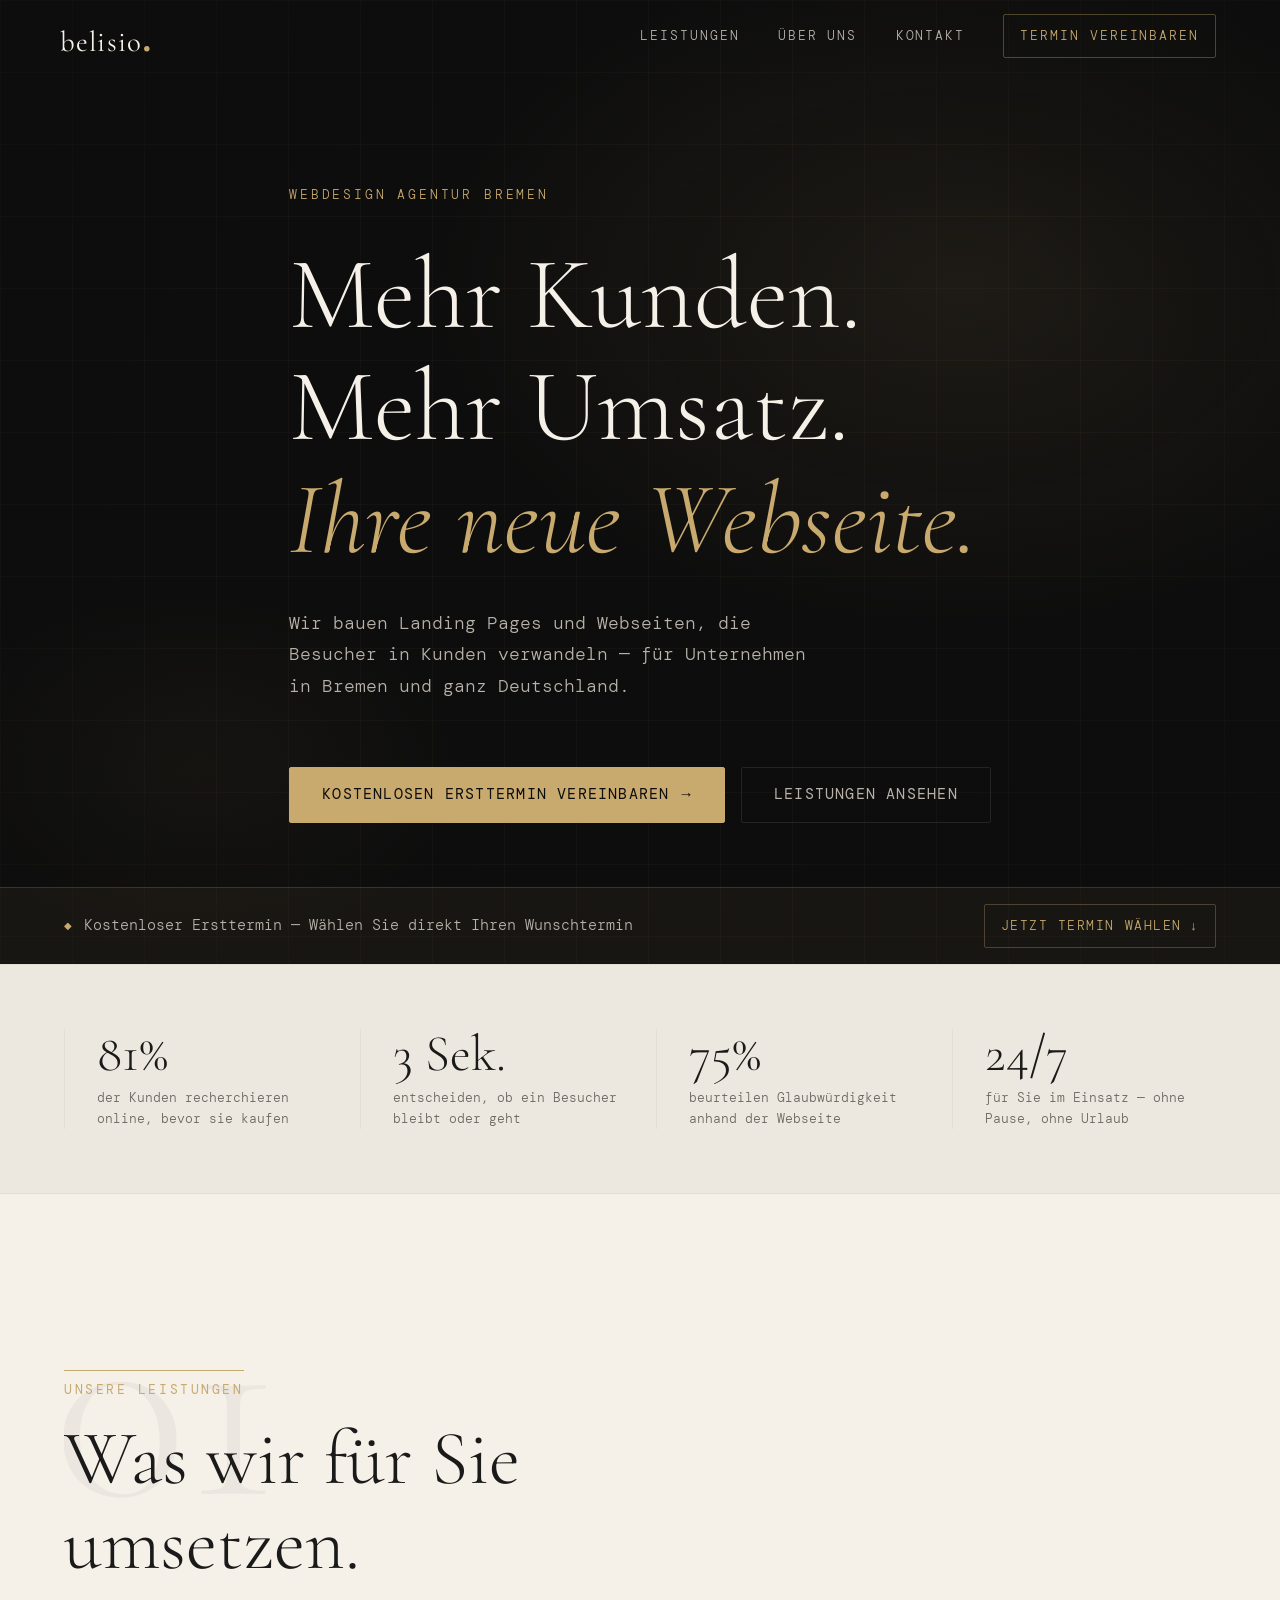
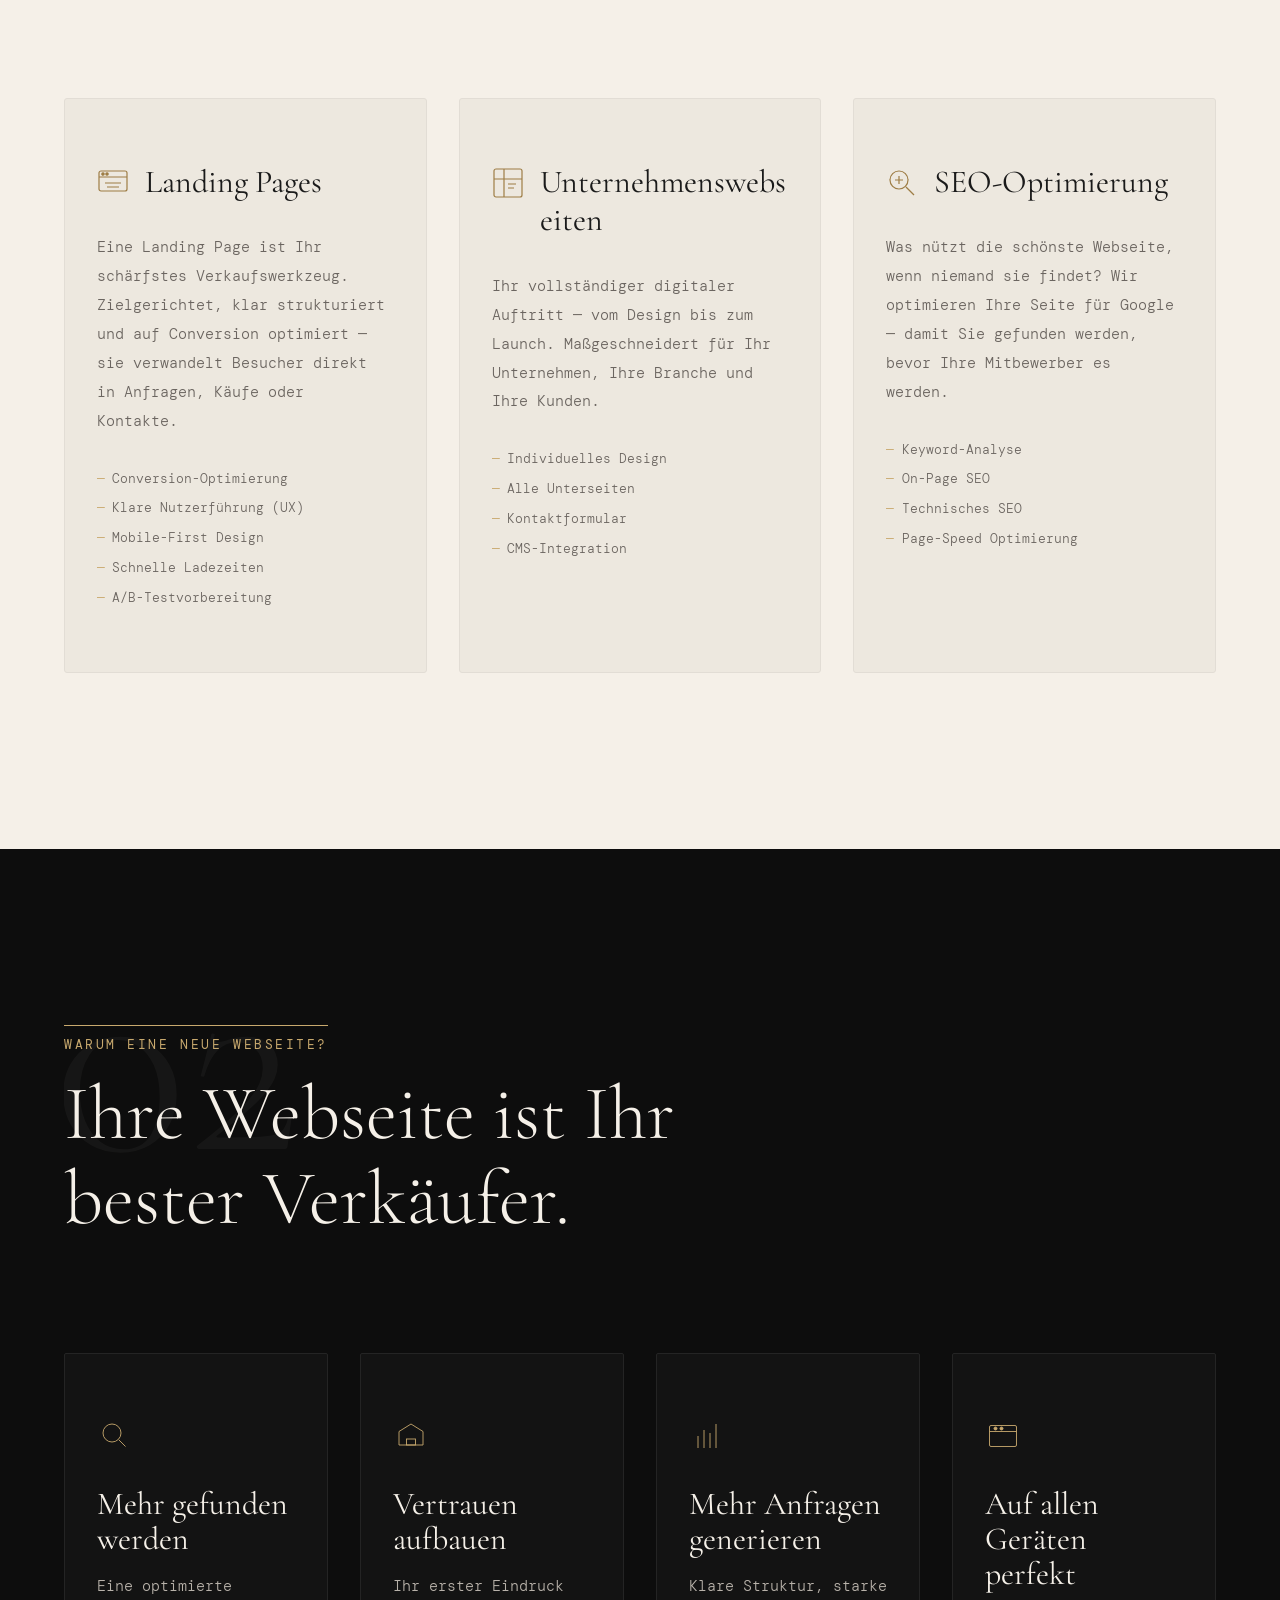
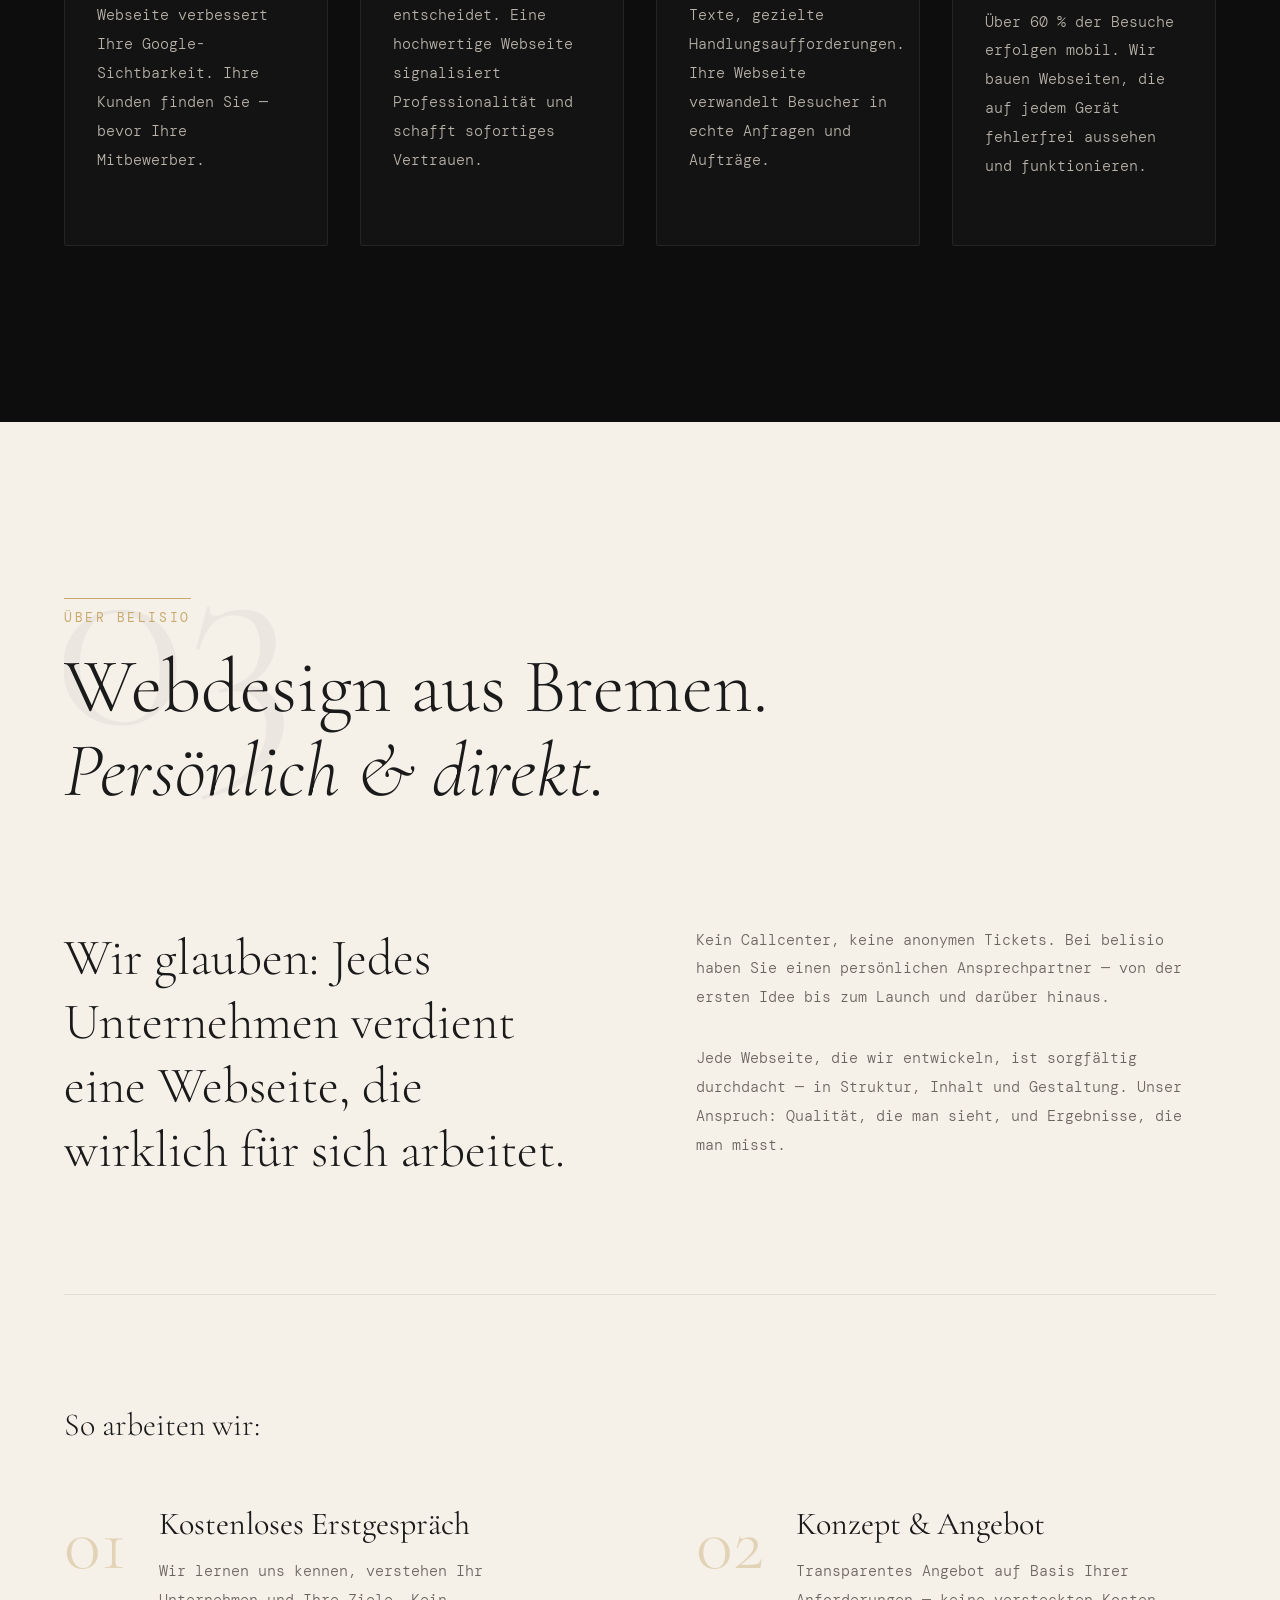
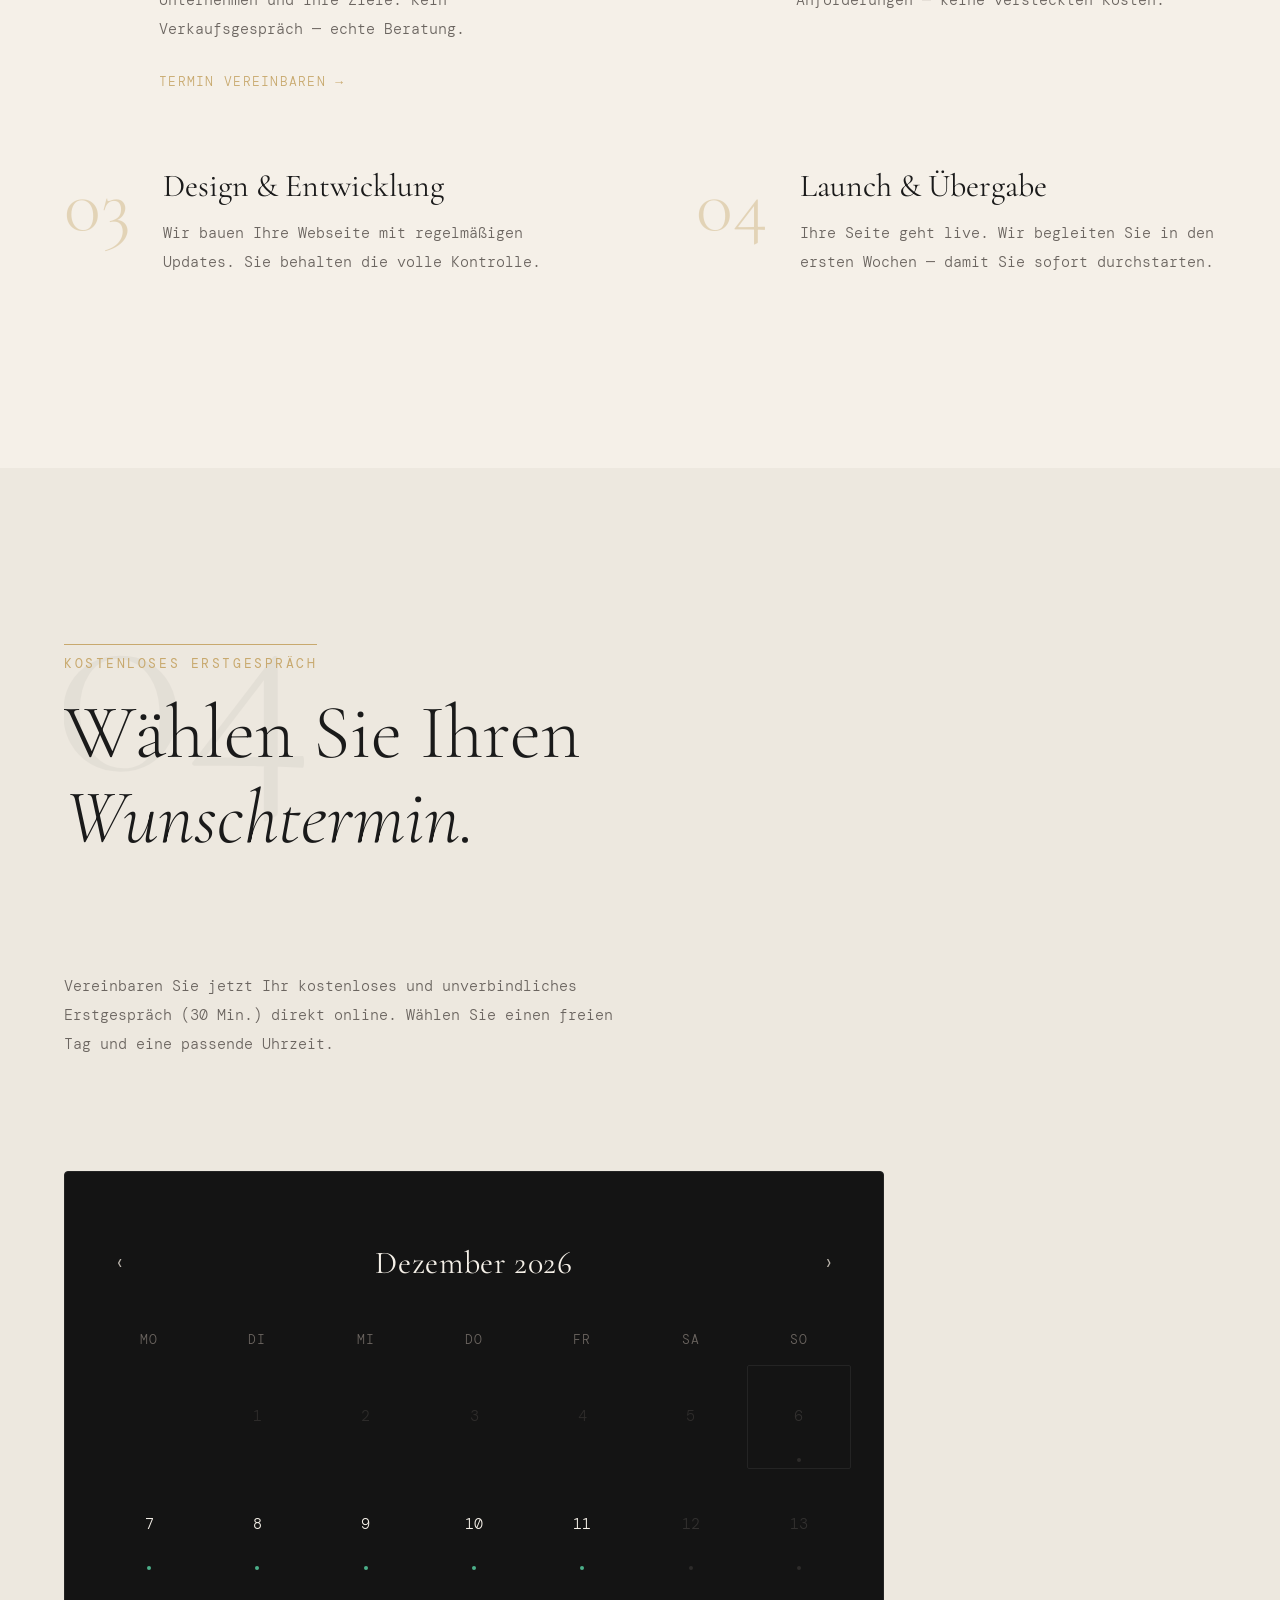
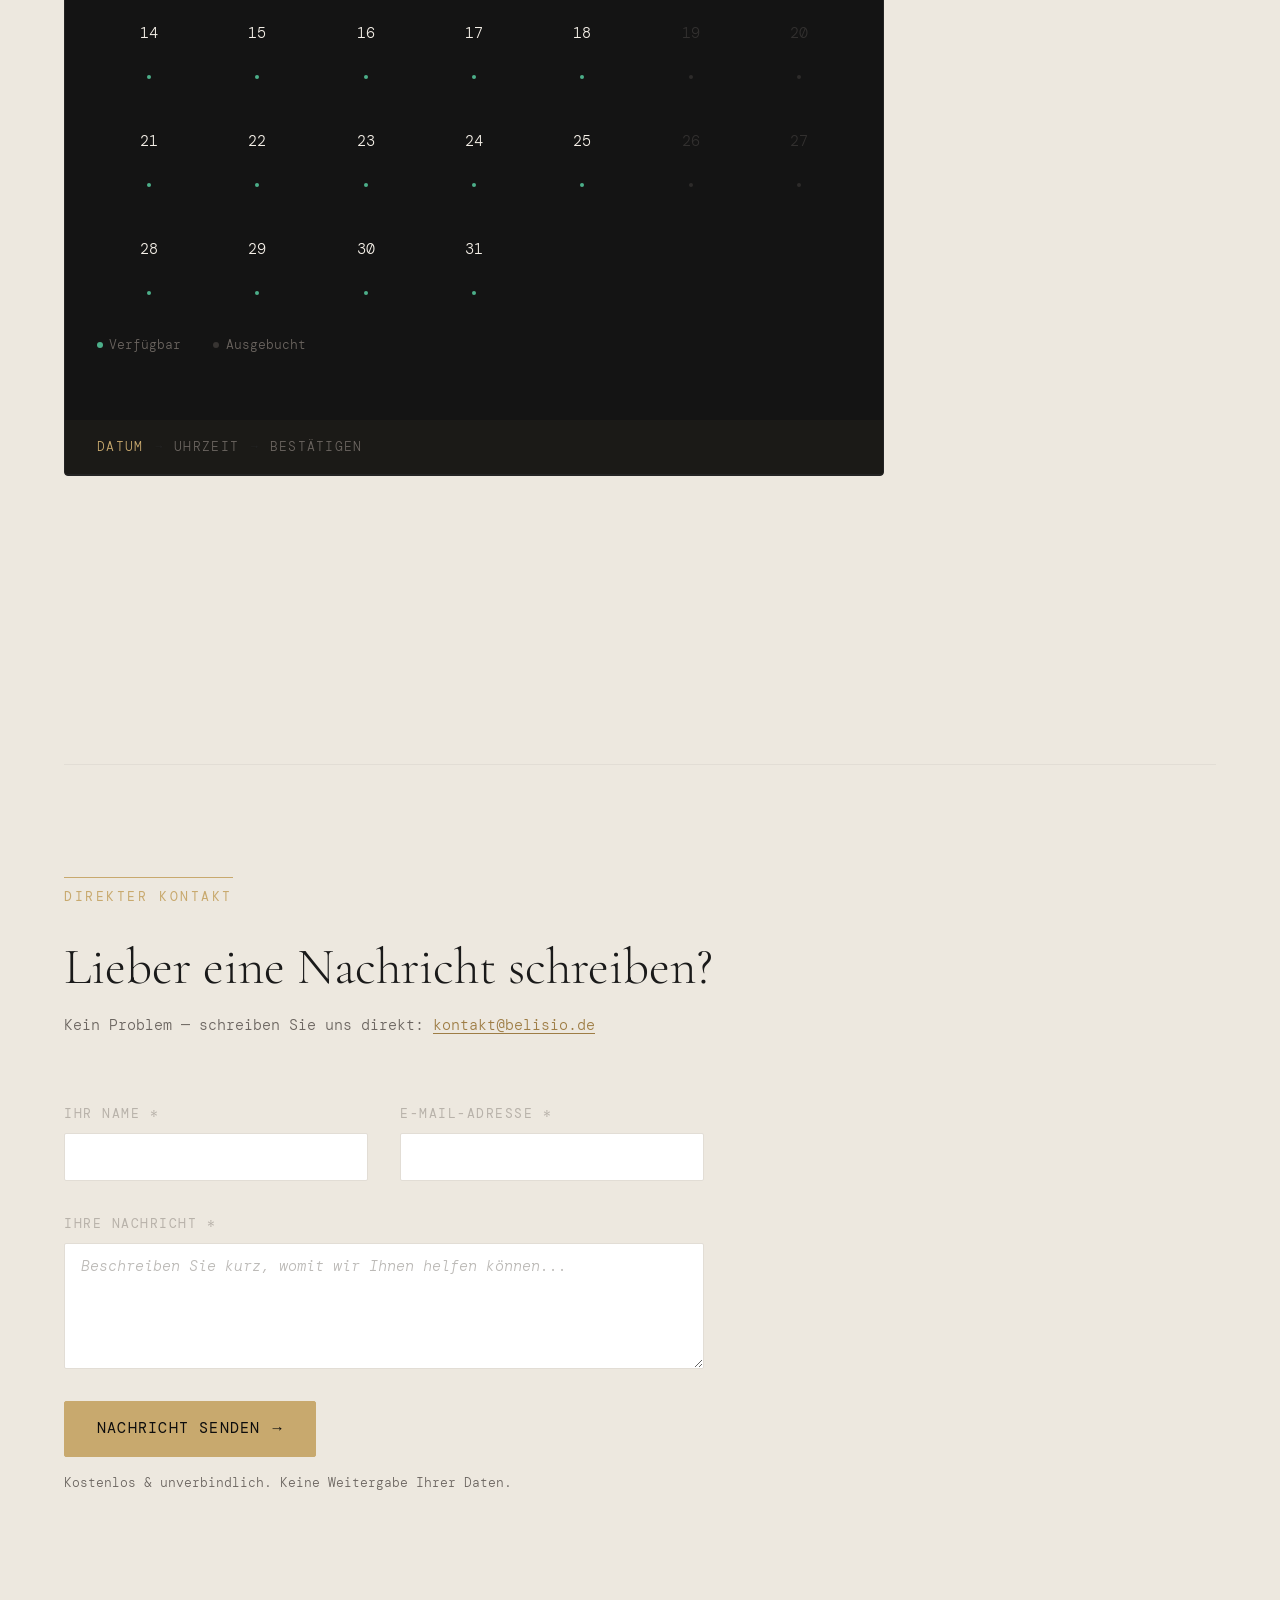
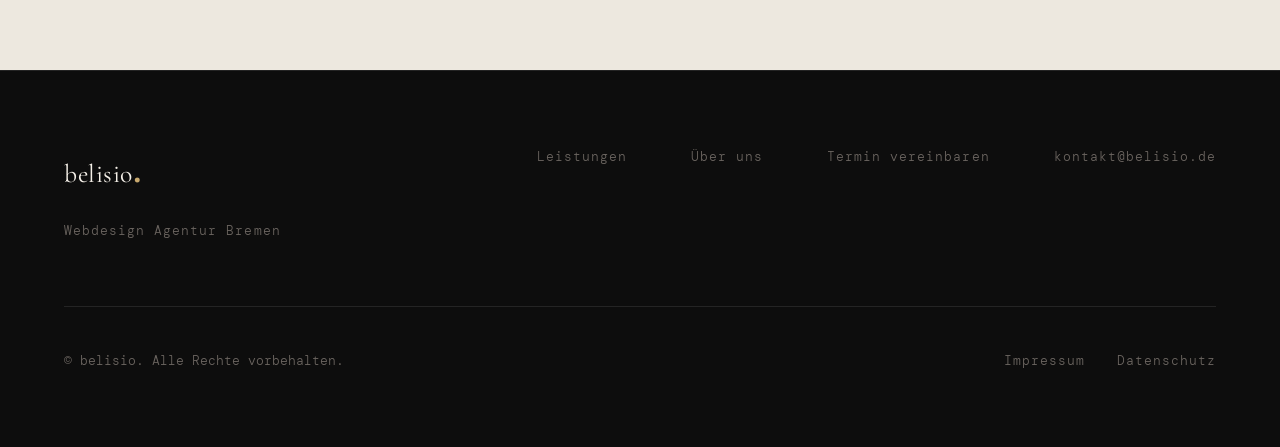
==== index.html @ a31deee9 "Initial commit: belisio website" ====
<!DOCTYPE html>
<html lang="de">
<head>
  <meta charset="UTF-8">
  <meta name="viewport" content="width=device-width, initial-scale=1.0">

  <!-- ─── SEO Primary ─────────────────────────────────────── -->
  <title>belisio – Webdesign Agentur Bremen | Landing Pages & SEO</title>
  <meta name="description" content="belisio ist Ihre Webdesign Agentur in Bremen. Wir erstellen professionelle Landing Pages, Unternehmenswebseiten und SEO-Optimierung – für mehr Kunden und mehr Umsatz.">
  <meta name="keywords" content="Webdesign Bremen, Webdesign Agentur Bremen, Landing Page Bremen, SEO Bremen, Webseite erstellen Bremen, Homepage erstellen Bremen">
  <meta name="author" content="belisio Webdesign Bremen">
  <link rel="canonical" href="https://belisio.de/">

  <!-- ─── Open Graph ───────────────────────────────────────── -->
  <meta property="og:type"        content="website">
  <meta property="og:url"         content="https://belisio.de/">
  <meta property="og:title"       content="belisio – Webdesign Agentur Bremen">
  <meta property="og:description" content="Professionelle Landing Pages, Webseiten & SEO aus Bremen. Mehr Kunden durch besseres Web-Design. Kostenlosen Ersttermin vereinbaren.">
  <meta property="og:locale"      content="de_DE">

  <!-- ─── Schema.org Local Business ──────────────────────── -->
  <script type="application/ld+json">
  {
    "@context": "https://schema.org",
    "@type": "LocalBusiness",
    "name": "belisio",
    "description": "Webdesign Agentur in Bremen – Landing Pages, Unternehmenswebseiten und SEO-Optimierung",
    "url": "https://belisio.de",
    "email": "kontakt@belisio.de",
    "address": {
      "@type": "PostalAddress",
      "addressLocality": "Bremen",
      "addressRegion": "Bremen",
      "addressCountry": "DE"
    },
    "geo": {
      "@type": "GeoCoordinates",
      "latitude": 53.0793,
      "longitude": 8.8017
    },
    "areaServed": [
      { "@type": "City", "name": "Bremen" },
      { "@type": "City", "name": "Hamburg" },
      { "@type": "Country", "name": "Deutschland" }
    ],
    "priceRange": "€€",
    "hasOfferCatalog": {
      "@type": "OfferCatalog",
      "name": "Webdesign-Leistungen",
      "itemListElement": [
        { "@type": "Offer", "itemOffered": { "@type": "Service", "name": "Landing Page Design" } },
        { "@type": "Offer", "itemOffered": { "@type": "Service", "name": "Unternehmenswebseite" } },
        { "@type": "Offer", "itemOffered": { "@type": "Service", "name": "SEO-Optimierung" } }
      ]
    }
  }
  </script>

  <!-- ─── Fonts ────────────────────────────────────────────── -->
  <link rel="preconnect" href="https://fonts.googleapis.com">
  <link rel="preconnect" href="https://fonts.gstatic.com" crossorigin>
  <link rel="stylesheet"
        href="https://fonts.googleapis.com/css2?family=Cormorant+Garamond:ital,wght@0,300;0,400;0,600;1,300;1,600&family=DM+Mono:wght@300;400&display=swap"
        media="print" onload="this.media='all'">
  <noscript>
    <link rel="stylesheet"
          href="https://fonts.googleapis.com/css2?family=Cormorant+Garamond:ital,wght@0,300;0,400;0,600;1,300;1,600&family=DM+Mono:wght@300;400&display=swap">
  </noscript>

  <link rel="icon" href="favicon.svg" type="image/svg+xml">
  <link rel="stylesheet" href="style.css">
</head>
<body>

  <a href="#main" class="skip-link">Zum Inhalt springen</a>
  <div class="cursor" aria-hidden="true"></div>

  <!-- ─── HEADER ─────────────────────────────────────────── -->
  <header class="site-header" role="banner">
    <nav class="nav container" aria-label="Hauptnavigation">

      <!-- Logo -->
      <a href="#hero" class="nav__logo" aria-label="belisio – Startseite">
        <span class="logo-wordmark">belisio<span class="logo-dot">.</span></span>
      </a>

      <button class="nav__toggle" aria-expanded="false" aria-controls="nav-menu" aria-label="Menü öffnen">
        <span class="nav__toggle-bar" aria-hidden="true"></span>
        <span class="nav__toggle-bar" aria-hidden="true"></span>
      </button>

      <ul class="nav__list" id="nav-menu" role="list">
        <li><a href="#leistungen"  class="nav__link">Leistungen</a></li>
        <li><a href="#ueber-uns"   class="nav__link">Über uns</a></li>
        <li><a href="#nachricht"   class="nav__link">Kontakt</a></li>
        <li><a href="#termin"      class="nav__link nav__link--cta">Termin vereinbaren</a></li>
      </ul>
    </nav>
  </header>

  <main id="main">

    <!-- ─── HERO ───────────────────────────────────────────── -->
    <section class="hero" id="hero" aria-labelledby="hero-heading">
      <div class="hero__bg" aria-hidden="true"></div>

      <div class="hero__content container">
        <p class="hero__eyebrow reveal" data-delay="0ms">
          Webdesign Agentur Bremen
        </p>

        <h1 class="hero__heading reveal" id="hero-heading" data-delay="80ms">
          Mehr Kunden.<br>
          Mehr Umsatz.<br>
          <em>Ihre neue Webseite.</em>
        </h1>

        <p class="hero__sub reveal" data-delay="180ms">
          Wir bauen Landing Pages und Webseiten, die Besucher in Kunden verwandeln —
          für Unternehmen in Bremen und ganz Deutschland.
        </p>

        <div class="hero__actions reveal" data-delay="280ms">
          <a href="#termin" class="btn btn--primary">
            Kostenlosen Ersttermin vereinbaren
            <span class="btn__arrow" aria-hidden="true">→</span>
          </a>
          <a href="#leistungen" class="btn btn--ghost">Leistungen ansehen</a>
        </div>
      </div>

      <div class="hero__booking-bar reveal" data-delay="400ms">
        <div class="container">
          <div class="booking-bar">
            <div class="booking-bar__text">
              <span class="booking-bar__label" aria-hidden="true">◆</span>
              <span>Kostenloser Ersttermin — Wählen Sie direkt Ihren Wunschtermin</span>
            </div>
            <a href="#termin" class="booking-bar__cta">
              Jetzt Termin wählen <span aria-hidden="true">↓</span>
            </a>
          </div>
        </div>
      </div>
    </section>

    <!-- ─── STATS BAR ───────────────────────────────────────── -->
    <section class="stats-bar section--paper" aria-label="Fakten über Online-Sichtbarkeit">
      <div class="container">
        <ul class="stats-bar__list" role="list">
          <li class="stats-bar__item reveal" data-delay="0ms">
            <span class="stats-bar__num">81%</span>
            <span class="stats-bar__text">der Kunden recherchieren online, bevor sie kaufen</span>
          </li>
          <li class="stats-bar__item reveal" data-delay="80ms">
            <span class="stats-bar__num">3 Sek.</span>
            <span class="stats-bar__text">entscheiden, ob ein Besucher bleibt oder geht</span>
          </li>
          <li class="stats-bar__item reveal" data-delay="160ms">
            <span class="stats-bar__num">75%</span>
            <span class="stats-bar__text">beurteilen Glaubwürdigkeit anhand der Webseite</span>
          </li>
          <li class="stats-bar__item reveal" data-delay="240ms">
            <span class="stats-bar__num">24/7</span>
            <span class="stats-bar__text">für Sie im Einsatz — ohne Pause, ohne Urlaub</span>
          </li>
        </ul>
      </div>
    </section>

    <!-- ─── LEISTUNGEN ──────────────────────────────────────── -->
    <section class="leistungen section--light" id="leistungen" aria-labelledby="leistungen-heading">
      <div class="container">
        <div class="section-header">
          <span class="section-ghost" aria-hidden="true">01</span>
          <div class="section-meta">
            <span class="section-label">Unsere Leistungen</span>
            <h2 class="section-heading reveal" id="leistungen-heading">
              Was wir für Sie<br>
              umsetzen.
            </h2>
          </div>
        </div>

        <ul class="leistungen__list" role="list">

          <!-- Landing Pages -->
          <li class="leistung-item reveal" data-delay="0ms">
            <div class="leistung-item__head">
              <div class="leistung-item__icon" aria-hidden="true">
                <svg viewBox="0 0 32 32" fill="none" stroke="currentColor" stroke-width="1.2">
                  <rect x="2" y="4" width="28" height="20" rx="2"/>
                  <path d="M2 10h28"/>
                  <circle cx="6" cy="7" r="1.2" fill="currentColor"/>
                  <circle cx="10" cy="7" r="1.2" fill="currentColor"/>
                  <path d="M8 16h16M10 20h12"/>
                </svg>
              </div>
              <h3 class="leistung-item__title">Landing Pages</h3>
            </div>
            <p class="leistung-item__desc">
              Eine Landing Page ist Ihr schärfstes Verkaufswerkzeug. Zielgerichtet,
              klar strukturiert und auf Conversion optimiert — sie verwandelt Besucher
              direkt in Anfragen, Käufe oder Kontakte.
            </p>
            <ul class="leistung-item__features" role="list" aria-label="Enthaltene Leistungen">
              <li>Conversion-Optimierung</li>
              <li>Klare Nutzerführung (UX)</li>
              <li>Mobile-First Design</li>
              <li>Schnelle Ladezeiten</li>
              <li>A/B-Testvorbereitung</li>
            </ul>
          </li>

          <!-- Unternehmenswebseite -->
          <li class="leistung-item reveal" data-delay="100ms">
            <div class="leistung-item__head">
              <div class="leistung-item__icon" aria-hidden="true">
                <svg viewBox="0 0 32 32" fill="none" stroke="currentColor" stroke-width="1.2">
                  <rect x="2" y="2" width="28" height="28" rx="2"/>
                  <path d="M2 12h28M12 2v28"/>
                  <path d="M16 17h8M16 21h6"/>
                </svg>
              </div>
              <h3 class="leistung-item__title">Unternehmenswebseiten</h3>
            </div>
            <p class="leistung-item__desc">
              Ihr vollständiger digitaler Auftritt — vom Design bis zum Launch.
              Maßgeschneidert für Ihr Unternehmen, Ihre Branche und Ihre Kunden.
            </p>
            <ul class="leistung-item__features" role="list" aria-label="Enthaltene Leistungen">
              <li>Individuelles Design</li>
              <li>Alle Unterseiten</li>
              <li>Kontaktformular</li>
              <li>CMS-Integration</li>
            </ul>
          </li>

          <!-- SEO -->
          <li class="leistung-item reveal" data-delay="200ms">
            <div class="leistung-item__head">
              <div class="leistung-item__icon" aria-hidden="true">
                <svg viewBox="0 0 32 32" fill="none" stroke="currentColor" stroke-width="1.2">
                  <circle cx="13" cy="13" r="9"/>
                  <path d="M20 20l8 8"/>
                  <path d="M9 13h8M13 9v8"/>
                </svg>
              </div>
              <h3 class="leistung-item__title">SEO-Optimierung</h3>
            </div>
            <p class="leistung-item__desc">
              Was nützt die schönste Webseite, wenn niemand sie findet?
              Wir optimieren Ihre Seite für Google — damit Sie gefunden werden,
              bevor Ihre Mitbewerber es werden.
            </p>
            <ul class="leistung-item__features" role="list" aria-label="Enthaltene Leistungen">
              <li>Keyword-Analyse</li>
              <li>On-Page SEO</li>
              <li>Technisches SEO</li>
              <li>Page-Speed Optimierung</li>
            </ul>
          </li>

        </ul>
      </div>
    </section>

    <!-- ─── VORTEILE ────────────────────────────────────────── -->
    <section class="vorteile section--dark" id="vorteile" aria-labelledby="vorteile-heading">
      <div class="container">
        <div class="section-header">
          <span class="section-ghost" aria-hidden="true">02</span>
          <div class="section-meta">
            <span class="section-label">Warum eine neue Webseite?</span>
            <h2 class="section-heading reveal" id="vorteile-heading">
              Ihre Webseite ist Ihr<br>
              bester Verkäufer.
            </h2>
          </div>
        </div>

        <ul class="vorteile__list" role="list">
          <li class="vorteil-card reveal" data-delay="0ms">
            <div class="vorteil-card__icon" aria-hidden="true">
              <svg viewBox="0 0 48 48" fill="none" stroke="currentColor" stroke-width="1.2">
                <circle cx="20" cy="20" r="12"/>
                <path d="M29 29l9 9"/>
              </svg>
            </div>
            <h3 class="vorteil-card__title">Mehr gefunden werden</h3>
            <p class="vorteil-card__desc">
              Eine optimierte Webseite verbessert Ihre Google-Sichtbarkeit.
              Ihre Kunden finden Sie — bevor Ihre Mitbewerber.
            </p>
          </li>
          <li class="vorteil-card reveal" data-delay="80ms">
            <div class="vorteil-card__icon" aria-hidden="true">
              <svg viewBox="0 0 48 48" fill="none" stroke="currentColor" stroke-width="1.2">
                <path d="M8 36V18l16-10 16 10v18H8z"/>
                <rect x="18" y="28" width="12" height="8"/>
              </svg>
            </div>
            <h3 class="vorteil-card__title">Vertrauen aufbauen</h3>
            <p class="vorteil-card__desc">
              Ihr erster Eindruck entscheidet. Eine hochwertige Webseite
              signalisiert Professionalität und schafft sofortiges Vertrauen.
            </p>
          </li>
          <li class="vorteil-card reveal" data-delay="160ms">
            <div class="vorteil-card__icon" aria-hidden="true">
              <svg viewBox="0 0 48 48" fill="none" stroke="currentColor" stroke-width="1.2">
                <path d="M12 40V24M20 40V16M28 40V20M36 40V8"/>
              </svg>
            </div>
            <h3 class="vorteil-card__title">Mehr Anfragen generieren</h3>
            <p class="vorteil-card__desc">
              Klare Struktur, starke Texte, gezielte Handlungsaufforderungen.
              Ihre Webseite verwandelt Besucher in echte Anfragen und Aufträge.
            </p>
          </li>
          <li class="vorteil-card reveal" data-delay="240ms">
            <div class="vorteil-card__icon" aria-hidden="true">
              <svg viewBox="0 0 48 48" fill="none" stroke="currentColor" stroke-width="1.2">
                <rect x="6" y="10" width="36" height="28" rx="2"/>
                <path d="M6 18h36"/>
                <circle cx="14" cy="14" r="2" fill="currentColor"/>
                <circle cx="22" cy="14" r="2" fill="currentColor"/>
              </svg>
            </div>
            <h3 class="vorteil-card__title">Auf allen Geräten perfekt</h3>
            <p class="vorteil-card__desc">
              Über 60 % der Besuche erfolgen mobil. Wir bauen Webseiten,
              die auf jedem Gerät fehlerfrei aussehen und funktionieren.
            </p>
          </li>
        </ul>
      </div>
    </section>

    <!-- ─── ÜBER UNS ────────────────────────────────────────── -->
    <section class="ueber-uns section--light" id="ueber-uns" aria-labelledby="ueber-uns-heading">
      <div class="container">
        <div class="section-header">
          <span class="section-ghost" aria-hidden="true">03</span>
          <div class="section-meta">
            <span class="section-label">Über belisio</span>
            <h2 class="section-heading reveal" id="ueber-uns-heading">
              Webdesign aus Bremen.<br>
              <em>Persönlich &amp; direkt.</em>
            </h2>
          </div>
        </div>

        <div class="ueber-uns__body">
          <div class="ueber-uns__statement reveal">
            <p>
              Wir glauben: Jedes Unternehmen verdient eine Webseite,
              die wirklich für sich arbeitet.
            </p>
          </div>
          <div class="ueber-uns__text reveal" data-delay="80ms">
            <p>
              Kein Callcenter, keine anonymen Tickets. Bei belisio haben Sie
              einen persönlichen Ansprechpartner — von der ersten Idee bis zum
              Launch und darüber hinaus.
            </p>
            <p>
              Jede Webseite, die wir entwickeln, ist sorgfältig durchdacht —
              in Struktur, Inhalt und Gestaltung. Unser Anspruch: Qualität,
              die man sieht, und Ergebnisse, die man misst.
            </p>
          </div>
        </div>

        <!-- Ablauf integriert in Über uns -->
        <div class="ablauf-inline">
          <h3 class="ablauf-inline__title reveal">So arbeiten wir:</h3>
          <ol class="ablauf__list" aria-label="Ablauf eines Projekts">
            <li class="ablauf-step reveal" data-delay="0ms">
              <div class="ablauf-step__num" aria-hidden="true">01</div>
              <div class="ablauf-step__body">
                <h4 class="ablauf-step__title">Kostenloses Erstgespräch</h4>
                <p class="ablauf-step__desc">Wir lernen uns kennen, verstehen Ihr Unternehmen und Ihre Ziele. Kein Verkaufsgespräch — echte Beratung.</p>
                <a href="#termin" class="ablauf-step__link">Termin vereinbaren →</a>
              </div>
            </li>
            <li class="ablauf-step reveal" data-delay="80ms">
              <div class="ablauf-step__num" aria-hidden="true">02</div>
              <div class="ablauf-step__body">
                <h4 class="ablauf-step__title">Konzept &amp; Angebot</h4>
                <p class="ablauf-step__desc">Transparentes Angebot auf Basis Ihrer Anforderungen — keine versteckten Kosten.</p>
              </div>
            </li>
            <li class="ablauf-step reveal" data-delay="160ms">
              <div class="ablauf-step__num" aria-hidden="true">03</div>
              <div class="ablauf-step__body">
                <h4 class="ablauf-step__title">Design &amp; Entwicklung</h4>
                <p class="ablauf-step__desc">Wir bauen Ihre Webseite mit regelmäßigen Updates. Sie behalten die volle Kontrolle.</p>
              </div>
            </li>
            <li class="ablauf-step reveal" data-delay="240ms">
              <div class="ablauf-step__num" aria-hidden="true">04</div>
              <div class="ablauf-step__body">
                <h4 class="ablauf-step__title">Launch &amp; Übergabe</h4>
                <p class="ablauf-step__desc">Ihre Seite geht live. Wir begleiten Sie in den ersten Wochen — damit Sie sofort durchstarten.</p>
              </div>
            </li>
          </ol>
        </div>
      </div>
    </section>

    <!-- ─── TERMIN & KONTAKT ────────────────────────────────── -->
    <section class="termin section--paper" id="termin" aria-labelledby="termin-heading">

      <div class="container">
        <div class="section-header">
          <span class="section-ghost" aria-hidden="true">04</span>
          <div class="section-meta">
            <span class="section-label">Kostenloses Erstgespräch</span>
            <h2 class="section-heading reveal" id="termin-heading">
              Wählen Sie Ihren<br>
              <em>Wunschtermin.</em>
            </h2>
          </div>
        </div>

        <p class="termin__intro reveal">
          Vereinbaren Sie jetzt Ihr kostenloses und unverbindliches Erstgespräch (30 Min.)
          direkt online. Wählen Sie einen freien Tag und eine passende Uhrzeit.
        </p>

        <!-- Booking Widget -->
        <div class="booking-widget reveal" id="booking-widget" data-delay="100ms" aria-label="Terminbuchung">

          <div class="booking-step booking-step--calendar is-active" id="booking-step-1" aria-label="Schritt 1: Datum auswählen">
            <div class="booking-calendar">
              <div class="booking-calendar__header">
                <button class="booking-nav-btn" id="cal-prev" aria-label="Vorheriger Monat">‹</button>
                <span class="booking-calendar__month" id="cal-month" aria-live="polite"></span>
                <button class="booking-nav-btn" id="cal-next" aria-label="Nächster Monat">›</button>
              </div>
              <div class="booking-calendar__weekdays" aria-hidden="true">
                <span>Mo</span><span>Di</span><span>Mi</span>
                <span>Do</span><span>Fr</span><span>Sa</span><span>So</span>
              </div>
              <div class="booking-calendar__grid" id="cal-grid" role="grid" aria-label="Kalender — wählen Sie einen verfügbaren Tag"></div>
            </div>
          </div>

          <div class="booking-step booking-step--slots" id="booking-step-2" hidden aria-label="Schritt 2: Uhrzeit auswählen">
            <div class="booking-slots__header">
              <button class="booking-back-btn" id="slots-back" aria-label="Zurück zur Kalenderauswahl">← Datum ändern</button>
              <p class="booking-slots__date" id="slots-date"></p>
            </div>
            <p class="booking-slots__label">Verfügbare Uhrzeiten:</p>
            <div class="booking-slots__grid" id="slots-grid" role="group" aria-label="Verfügbare Zeitfenster"></div>
          </div>

          <div class="booking-step booking-step--form" id="booking-step-3" hidden aria-label="Schritt 3: Ihre Kontaktdaten">
            <div class="booking-form__header">
              <button class="booking-back-btn" id="form-back" aria-label="Zurück zur Zeitauswahl">← Uhrzeit ändern</button>
              <p class="booking-form__selection" id="form-selection"></p>
            </div>
            <form class="booking-form" id="booking-form" novalidate aria-label="Terminbuchungsformular">
              <div class="booking-form__grid">
                <div class="form-field">
                  <label for="b-name" class="form-label">Ihr Name *</label>
                  <input type="text" id="b-name" name="name" class="form-input" autocomplete="name" required aria-required="true">
                </div>
                <div class="form-field">
                  <label for="b-company" class="form-label">Unternehmen</label>
                  <input type="text" id="b-company" name="company" class="form-input" autocomplete="organization">
                </div>
                <div class="form-field">
                  <label for="b-email" class="form-label">E-Mail-Adresse *</label>
                  <input type="email" id="b-email" name="email" class="form-input" autocomplete="email" required aria-required="true">
                </div>
                <div class="form-field">
                  <label for="b-phone" class="form-label">Telefonnummer</label>
                  <input type="tel" id="b-phone" name="phone" class="form-input" autocomplete="tel">
                </div>
                <div class="form-field form-field--full">
                  <label for="b-project" class="form-label">Kurz zu Ihrem Projekt (optional)</label>
                  <textarea id="b-project" name="project" class="form-input form-input--textarea" rows="3"
                    placeholder="z.B. Ich suche eine Landing Page für mein Unternehmen..."></textarea>
                </div>
                <div class="form-field form-field--full form-field--submit">
                  <button type="submit" class="btn btn--primary">
                    Termin buchen
                    <span class="btn__arrow" aria-hidden="true">→</span>
                  </button>
                  <p class="form-disclaimer">Kostenlos &amp; unverbindlich. Keine Weitergabe Ihrer Daten an Dritte.</p>
                </div>
              </div>
            </form>
          </div>

          <div class="booking-step booking-step--confirm" id="booking-step-4" hidden aria-label="Terminbestätigung" role="status" aria-live="polite">
            <div class="booking-confirm">
              <div class="booking-confirm__icon" aria-hidden="true">✓</div>
              <h3 class="booking-confirm__title">Termin bestätigt!</h3>
              <p class="booking-confirm__text" id="confirm-text"></p>
              <p class="booking-confirm__sub">Eine Bestätigung geht Ihnen per E-Mail zu. Wir freuen uns auf das Gespräch.</p>
            </div>
          </div>

          <div class="booking-progress" aria-label="Buchungsfortschritt">
            <div class="booking-progress__steps">
              <span class="booking-progress__step is-active" data-step="1">Datum</span>
              <span class="booking-progress__divider" aria-hidden="true">→</span>
              <span class="booking-progress__step" data-step="2">Uhrzeit</span>
              <span class="booking-progress__divider" aria-hidden="true">→</span>
              <span class="booking-progress__step" data-step="3">Bestätigen</span>
            </div>
          </div>
        </div>

        <!-- Contact anchor + message form -->
        <div class="contact-section reveal" id="nachricht" data-delay="200ms">
          <div class="contact-section__divider" aria-hidden="true"></div>
          <div class="contact-section__intro">
            <span class="section-label">Direkter Kontakt</span>
            <h3 class="contact-section__heading">Lieber eine Nachricht schreiben?</h3>
            <p class="contact-section__sub">
              Kein Problem — schreiben Sie uns direkt:
              <a href="mailto:kontakt@belisio.de" class="contact-email-inline" aria-label="E-Mail an kontakt@belisio.de senden">kontakt@belisio.de</a>
            </p>
          </div>

          <form class="contact-form" id="contact-form" novalidate aria-label="Kontaktformular">
            <div class="contact-form__grid">
              <div class="form-field">
                <label for="c-name" class="form-label">Ihr Name *</label>
                <input type="text" id="c-name" name="name" class="form-input form-input--light" autocomplete="name" required aria-required="true">
              </div>
              <div class="form-field">
                <label for="c-email" class="form-label">E-Mail-Adresse *</label>
                <input type="email" id="c-email" name="email" class="form-input form-input--light" autocomplete="email" required aria-required="true">
              </div>
              <div class="form-field form-field--full">
                <label for="c-message" class="form-label">Ihre Nachricht *</label>
                <textarea id="c-message" name="message" class="form-input form-input--light form-input--textarea" rows="5"
                  placeholder="Beschreiben Sie kurz, womit wir Ihnen helfen können..." required aria-required="true"></textarea>
              </div>
              <div class="form-field form-field--full form-field--submit">
                <button type="submit" class="btn btn--primary">
                  Nachricht senden
                  <span class="btn__arrow" aria-hidden="true">→</span>
                </button>
                <p class="form-disclaimer form-disclaimer--dark">Kostenlos &amp; unverbindlich. Keine Weitergabe Ihrer Daten.</p>
              </div>
            </div>
          </form>
        </div>
      </div>
    </section>

  </main>

  <!-- ─── FOOTER ──────────────────────────────────────────── -->
  <footer class="site-footer section--dark" role="contentinfo">
    <div class="footer__inner container">
      <div class="footer__top">
        <div class="footer__brand">
          <a href="#hero" class="footer__logo-link" aria-label="belisio – zurück nach oben">
            <span class="footer__logo">belisio<span class="logo-dot">.</span></span>
          </a>
          <p class="footer__tagline">Webdesign Agentur Bremen</p>
        </div>
        <nav class="footer__nav" aria-label="Footer-Navigation">
          <a href="#leistungen" class="footer__link">Leistungen</a>
          <a href="#ueber-uns"  class="footer__link">Über uns</a>
          <a href="#termin"     class="footer__link">Termin vereinbaren</a>
          <a href="mailto:kontakt@belisio.de" class="footer__link">kontakt@belisio.de</a>
        </nav>
      </div>
      <div class="footer__bottom">
        <p class="footer__copy">© belisio. Alle Rechte vorbehalten.</p>
        <div class="footer__legal">
          <a href="impressum.html"   class="footer__link">Impressum</a>
          <a href="datenschutz.html" class="footer__link">Datenschutz</a>
        </div>
      </div>
    </div>
  </footer>

  <script src="script.js"></script>
</body>
</html>
---- style.css ----
/* ============================================================
   belisio — Webdesign-Agentur
   style.css
   ============================================================ */

/* ─── 1. CUSTOM PROPERTIES ───────────────────────────────── */
:root {
  --color-void:        #0D0D0D;
  --color-void-soft:   #141414;
  --color-paper:       #F5F0E8;
  --color-paper-dk:    #EDE8DF;
  --color-ink:         #1A1A1A;
  --color-accent:      #C8A96E;
  --color-accent-dk:   #9E7D45;
  --color-accent-glow: rgba(200,169,110,0.15);
  --color-muted:       #6B6560;
  --color-muted-light: #B8B2AA;
  --color-rule:        #E2DDD5;
  --color-rule-dark:   #242424;
  --color-success:     #4CAF8A;

  --font-serif: 'Cormorant Garamond', Georgia, 'Times New Roman', serif;
  --font-mono:  'DM Mono', 'Courier New', Courier, monospace;

  --text-xs:   clamp(0.7rem,  1vw,   0.8rem);
  --text-sm:   clamp(0.85rem, 1.2vw, 0.95rem);
  --text-base: clamp(1rem,    1.4vw, 1.1rem);
  --text-lg:   clamp(1.1rem,  2vw,   1.4rem);
  --text-xl:   clamp(1.4rem,  3vw,   2rem);
  --text-2xl:  clamp(2rem,    4.5vw, 3.2rem);
  --text-3xl:  clamp(2.8rem,  6vw,   5rem);
  --text-hero: clamp(3rem,    8vw,   7.5rem);

  --space-2xs: 0.25rem;
  --space-xs:  0.5rem;
  --space-sm:  1rem;
  --space-md:  2rem;
  --space-lg:  4rem;
  --space-xl:  7rem;
  --space-2xl: 11rem;

  --ease-out:   cubic-bezier(0.16, 1, 0.3, 1);
  --ease-in:    cubic-bezier(0.7, 0, 0.84, 0);
  --dur:        0.6s;
  --dur-fast:   0.3s;

  --container-max: 1280px;
  --container-pad: clamp(1.5rem, 5vw, 5rem);
  --header-h:      4.5rem;
  --header-h-sm:   3.25rem;
}

/* ─── 2. RESET ───────────────────────────────────────────── */
*, *::before, *::after { box-sizing: border-box; margin: 0; padding: 0; }

html { scroll-behavior: smooth; -webkit-text-size-adjust: 100%; }

body {
  font-family: var(--font-mono);
  font-size: var(--text-base);
  font-weight: 300;
  line-height: 1.7;
  color: var(--color-ink);
  background-color: var(--color-void);
  overflow-x: hidden;
  -webkit-font-smoothing: antialiased;
}

img, video, svg { display: block; max-width: 100%; }
ul, ol { list-style: none; }
a { color: inherit; text-decoration: none; }
button { font: inherit; border: none; background: none; cursor: pointer; }

/* ─── 3. BASE ─────────────────────────────────────────────── */
::selection { background: var(--color-accent); color: var(--color-void); }

:focus-visible {
  outline: 2px solid var(--color-accent);
  outline-offset: 4px;
  border-radius: 2px;
}

.skip-link {
  position: fixed;
  top: 1rem; left: 1rem;
  z-index: 10000;
  padding: 0.75rem 1.5rem;
  background: var(--color-accent);
  color: var(--color-void);
  font-family: var(--font-mono);
  font-size: var(--text-sm);
  border-radius: 2px;
  transform: translateY(calc(-100% - 2rem));
  transition: transform var(--dur-fast) var(--ease-out);
}
.skip-link:focus { transform: translateY(0); }

/* ─── 4. TYPOGRAPHY ──────────────────────────────────────── */
h1, h2, h3, h4 {
  font-family: var(--font-serif);
  font-weight: 300;
  line-height: 1.1;
}
h1 { font-size: var(--text-hero); }
h2 { font-size: var(--text-3xl); }
h3 { font-size: var(--text-xl); }
em { font-style: italic; }

/* ─── 5. LAYOUT ──────────────────────────────────────────── */
.container {
  max-width: var(--container-max);
  margin-inline: auto;
  padding-inline: var(--container-pad);
}

.section--light { background-color: var(--color-paper); color: var(--color-ink); }
.section--dark  { background-color: var(--color-void);  color: var(--color-paper); }
.section--paper { background-color: var(--color-paper-dk); color: var(--color-ink); }

.section-header {
  position: relative;
  padding-top: var(--space-lg);
  margin-bottom: var(--space-xl);
  overflow: hidden;
}

.section-ghost {
  font-family: var(--font-serif);
  font-size: clamp(8rem, 22vw, 20rem);
  font-weight: 300;
  line-height: 1;
  position: absolute;
  top: -0.15em; left: -0.04em;
  pointer-events: none;
  user-select: none;
  opacity: 0.04;
  color: currentColor;
}

.section-meta { position: relative; z-index: 1; }

.section-label {
  font-family: var(--font-mono);
  font-size: var(--text-xs);
  font-weight: 400;
  letter-spacing: 0.2em;
  text-transform: uppercase;
  color: var(--color-accent);
  margin-bottom: var(--space-sm);
  padding-top: var(--space-xs);
  border-top: 1px solid var(--color-accent);
  display: inline-block;
}

/* ─── 6. COMPONENTS ──────────────────────────────────────── */

/* Buttons */
.btn {
  display: inline-flex;
  align-items: center;
  gap: 0.75rem;
  min-height: 48px;
  padding: 0.9rem 2rem;
  font-family: var(--font-mono);
  font-size: var(--text-sm);
  font-weight: 400;
  letter-spacing: 0.08em;
  text-transform: uppercase;
  border: 1px solid transparent;
  border-radius: 2px;
  transition: background-color var(--dur-fast) var(--ease-out),
              color var(--dur-fast) var(--ease-out),
              border-color var(--dur-fast) var(--ease-out),
              gap var(--dur-fast) var(--ease-out);
  cursor: pointer;
  white-space: nowrap;
}

.btn--primary {
  background-color: var(--color-accent);
  color: var(--color-void);
  border-color: var(--color-accent);
}
.btn--primary:hover,
.btn--primary:focus-visible {
  background-color: var(--color-accent-dk);
  border-color: var(--color-accent-dk);
  gap: 1.1rem;
}

.btn--ghost {
  background: transparent;
  color: var(--color-muted-light);
  border-color: var(--color-rule-dark);
}
.btn--ghost:hover,
.btn--ghost:focus-visible {
  color: var(--color-paper);
  border-color: var(--color-muted);
}

.btn__arrow { transition: transform var(--dur-fast) var(--ease-out); }
.btn:hover .btn__arrow { transform: translateX(4px); }

/* Custom cursor */
.cursor {
  position: fixed;
  left: var(--cursor-x, -100px);
  top:  var(--cursor-y, -100px);
  width: 8px; height: 8px;
  background: var(--color-accent);
  border-radius: 50%;
  pointer-events: none;
  z-index: 9999;
  transform: translate(-50%, -50%);
  transition: width .25s var(--ease-out), height .25s var(--ease-out),
              background-color .2s, border .2s;
}
.cursor.is-hover {
  width: 44px; height: 44px;
  background: transparent;
  border: 1px solid var(--color-accent);
}

/* Form shared */
.form-field {
  display: flex;
  flex-direction: column;
  gap: var(--space-xs);
}
.form-field--full { grid-column: 1 / -1; }
.form-field--submit { align-items: flex-start; gap: var(--space-sm); }

.form-label {
  font-family: var(--font-mono);
  font-size: var(--text-xs);
  font-weight: 400;
  letter-spacing: 0.12em;
  text-transform: uppercase;
  color: var(--color-muted-light);
}

.form-input {
  min-height: 48px;
  padding: 0.75rem 1rem;
  font-family: var(--font-mono);
  font-size: var(--text-sm);
  font-weight: 300;
  color: var(--color-paper);
  background: rgba(255,255,255,0.03);
  border: 1px solid var(--color-rule-dark);
  border-radius: 2px;
  width: 100%;
  transition: border-color var(--dur-fast), background-color var(--dur-fast);
  -webkit-appearance: none;
}
.form-input:hover { border-color: var(--color-muted); }
.form-input:focus {
  outline: none;
  border-color: var(--color-accent);
  background: var(--color-accent-glow);
}
.form-input::placeholder { color: rgba(184,178,170,0.35); font-style: italic; }
.form-input--textarea { resize: vertical; min-height: 100px; }
.form-input[aria-invalid="true"] { border-color: #E57373; }

.form-error {
  font-family: var(--font-mono);
  font-size: var(--text-xs);
  color: #E57373;
}

.form-disclaimer {
  font-family: var(--font-mono);
  font-size: var(--text-xs);
  color: var(--color-muted);
  line-height: 1.6;
}

/* ─── 7. HEADER + LOGO ───────────────────────────────────── */

.nav__logo {
  display: inline-flex;
  align-items: center;
  min-height: 44px;
  text-decoration: none;
  transition: opacity var(--dur-fast);
  margin-left: -0.25rem;
}
.nav__logo:hover { opacity: 0.8; }

.logo-dot {
  color: var(--color-accent);
  font-style: normal;
  font-size: 1.6em;
  font-weight: 700;
}

.logo-wordmark {
  font-family: var(--font-serif);
  font-size: clamp(1.4rem, 2.5vw, 1.8rem);
  font-weight: 400;
  color: var(--color-paper);
  letter-spacing: 0.04em;
  line-height: 1;
}

/* Footer logo */
.footer__logo-link {
  display: inline-flex;
  align-items: center;
  text-decoration: none;
  margin-bottom: var(--space-xs);
}
.footer__logo {
  font-family: var(--font-serif);
  font-size: 1.5rem;
  font-weight: 400;
  color: var(--color-paper);
  letter-spacing: 0.04em;
}

.site-header {
  position: fixed;
  top: 0; left: 0; right: 0;
  z-index: 1000;
  height: var(--header-h);
  display: flex;
  align-items: center;
  transition: height var(--dur-fast) var(--ease-out),
              background-color var(--dur-fast),
              backdrop-filter var(--dur-fast),
              border-color var(--dur-fast);
}
.site-header.is-compact {
  height: var(--header-h-sm);
  background: rgba(13,13,13,0.9);
  backdrop-filter: blur(16px);
  -webkit-backdrop-filter: blur(16px);
  border-bottom: 1px solid var(--color-rule-dark);
}

.nav {
  display: flex;
  align-items: center;
  justify-content: space-between;
  width: 100%;
}


.nav__list {
  display: flex;
  align-items: center;
  gap: clamp(1.5rem, 3vw, 3rem);
}

.nav__link {
  font-family: var(--font-mono);
  font-size: var(--text-xs);
  letter-spacing: 0.15em;
  text-transform: uppercase;
  color: var(--color-muted-light);
  min-height: 44px;
  display: inline-flex;
  align-items: center;
  position: relative;
  transition: color var(--dur-fast);
}
.nav__link::after {
  content: '';
  position: absolute;
  bottom: 0.4rem; left: 0;
  width: 0; height: 1px;
  background: var(--color-accent);
  transition: width var(--dur-fast) var(--ease-out);
}
.nav__link:hover,
.nav__link:focus-visible { color: var(--color-paper); }
.nav__link:hover::after,
.nav__link:focus-visible::after { width: 100%; }

/* CTA nav link */
.nav__link--cta {
  color: var(--color-accent);
  padding: 0.4rem 1rem;
  border: 1px solid rgba(200,169,110,0.35);
  border-radius: 2px;
}
.nav__link--cta::after { display: none; }
.nav__link--cta:hover,
.nav__link--cta:focus-visible {
  color: var(--color-void);
  background: var(--color-accent);
  border-color: var(--color-accent);
}

.nav__toggle {
  display: none;
  flex-direction: column;
  gap: 6px;
  min-height: 44px; min-width: 44px;
  padding: 0.5rem;
  z-index: 10;
}
.nav__toggle-bar {
  display: block;
  width: 22px; height: 1px;
  background: var(--color-paper);
  transition: transform var(--dur-fast) var(--ease-out), opacity var(--dur-fast);
  transform-origin: center;
}
.nav__toggle[aria-expanded="true"] .nav__toggle-bar:first-child {
  transform: translateY(3.5px) rotate(45deg);
}
.nav__toggle[aria-expanded="true"] .nav__toggle-bar:last-child {
  transform: translateY(-3.5px) rotate(-45deg);
}

/* ─── 8. HERO ────────────────────────────────────────────── */
.hero {
  position: relative;
  min-height: 100dvh;
  display: flex;
  flex-direction: column;
  justify-content: center;
  background-color: var(--color-void);
  overflow: hidden;
  padding-top: var(--header-h);
}

/* Hero background — refined dark with geometric grid + warm glow */
.hero__bg {
  position: absolute;
  inset: 0;
  pointer-events: none;
  /* Subtle grid suggesting web/digital precision */
  background-image:
    linear-gradient(rgba(200,169,110,0.035) 1px, transparent 1px),
    linear-gradient(90deg, rgba(200,169,110,0.035) 1px, transparent 1px);
  background-size: 72px 72px;
  /* Warm gold radial glow from upper-right */
  background-color: var(--color-void);
}
.hero__bg::before {
  content: '';
  position: absolute;
  inset: 0;
  background:
    radial-gradient(ellipse 65% 55% at 75% 30%, rgba(200,169,110,0.09) 0%, transparent 65%),
    radial-gradient(ellipse 40% 35% at 15% 80%, rgba(200,169,110,0.05) 0%, transparent 55%);
}
/* Fade grid at edges so it's subtle */
.hero__bg::after {
  content: '';
  position: absolute;
  inset: 0;
  background:
    radial-gradient(ellipse 100% 100% at 50% 50%, transparent 40%, var(--color-void) 100%);
}

.hero__content {
  position: relative;
  z-index: 1;
  padding-block: var(--space-xl) var(--space-lg);
  flex: 1;
  display: flex;
  flex-direction: column;
  justify-content: center;
}

.hero__eyebrow {
  font-family: var(--font-mono);
  font-size: var(--text-xs);
  letter-spacing: 0.22em;
  text-transform: uppercase;
  color: var(--color-accent);
  margin-bottom: var(--space-md);
}

.hero__heading {
  color: var(--color-paper);
  margin-bottom: var(--space-md);
  max-width: 820px;
}
.hero__heading em { color: var(--color-accent); }

.hero__sub {
  font-family: var(--font-mono);
  font-size: var(--text-base);
  font-weight: 300;
  color: var(--color-muted-light);
  line-height: 1.8;
  margin-bottom: var(--space-lg);
  max-width: 520px;
}

.hero__actions {
  display: flex;
  flex-wrap: wrap;
  gap: var(--space-sm);
  align-items: center;
}

/* Booking bar */
.hero__booking-bar {
  position: relative;
  z-index: 1;
  background: rgba(200,169,110,0.06);
  border-top: 1px solid rgba(200,169,110,0.2);
  padding: 1rem 0;
}

.booking-bar {
  display: flex;
  align-items: center;
  justify-content: space-between;
  gap: var(--space-md);
  flex-wrap: wrap;
}

.booking-bar__text {
  display: flex;
  align-items: center;
  gap: 0.75rem;
  font-family: var(--font-mono);
  font-size: var(--text-sm);
  color: var(--color-muted-light);
}

.booking-bar__label {
  color: var(--color-accent);
  font-size: 0.6rem;
}

.booking-bar__cta {
  font-family: var(--font-mono);
  font-size: var(--text-xs);
  letter-spacing: 0.12em;
  text-transform: uppercase;
  color: var(--color-accent);
  display: inline-flex;
  align-items: center;
  gap: 0.5rem;
  min-height: 44px;
  padding: 0.5rem 1rem;
  border: 1px solid rgba(200,169,110,0.3);
  border-radius: 2px;
  white-space: nowrap;
  transition: background var(--dur-fast), color var(--dur-fast);
}
.booking-bar__cta:hover,
.booking-bar__cta:focus-visible {
  background: var(--color-accent);
  color: var(--color-void);
}

/* ─── 9. STATS BAR ───────────────────────────────────────── */
.stats-bar {
  padding-block: var(--space-lg);
  border-top: 1px solid var(--color-rule);
  border-bottom: 1px solid var(--color-rule);
}

.stats-bar__list {
  display: grid;
  grid-template-columns: repeat(4, 1fr);
  gap: var(--space-md);
}

.stats-bar__item {
  display: flex;
  flex-direction: column;
  gap: var(--space-xs);
  padding-left: var(--space-md);
  border-left: 1px solid var(--color-rule);
}

.stats-bar__num {
  font-family: var(--font-serif);
  font-size: var(--text-2xl);
  font-weight: 300;
  color: var(--color-ink);
  line-height: 1;
}

.stats-bar__text {
  font-family: var(--font-mono);
  font-size: var(--text-xs);
  font-weight: 300;
  color: var(--color-muted);
  line-height: 1.6;
}

/* ─── 10. VORTEILE ───────────────────────────────────────── */
.vorteile {
  padding-block: var(--space-xl) var(--space-2xl);
}

.vorteile__list {
  display: grid;
  grid-template-columns: repeat(2, 1fr);
  gap: var(--space-md);
}

.vorteil-card {
  padding: var(--space-lg) var(--space-md);
  background: rgba(255,255,255,0.025);
  border: 1px solid var(--color-rule-dark);
  border-radius: 2px;
  position: relative;
  overflow: hidden;
  transition: border-color var(--dur-fast), box-shadow var(--dur-fast);
}
.vorteil-card::before {
  content: '';
  position: absolute;
  bottom: 0; left: 0;
  width: 0; height: 2px;
  background: var(--color-accent);
  transition: width 0.5s var(--ease-out);
}
.vorteil-card:hover::before,
.vorteil-card:focus-within::before { width: 100%; }
.vorteil-card:hover {
  border-color: rgba(200,169,110,0.3);
  box-shadow: 0 8px 40px rgba(200,169,110,0.06);
}

.vorteil-card__icon {
  width: 36px; height: 36px;
  color: var(--color-accent);
  margin-bottom: var(--space-md);
}

.vorteil-card__title {
  font-family: var(--font-serif);
  font-size: var(--text-xl);
  font-weight: 400;
  color: var(--color-paper);
  margin-bottom: var(--space-sm);
}

.vorteil-card__desc {
  font-family: var(--font-mono);
  font-size: var(--text-sm);
  font-weight: 300;
  color: var(--color-muted-light);
  line-height: 1.9;
}

/* ─── 11. LEISTUNGEN ─────────────────────────────────────── */
.leistungen {
  padding-block: var(--space-xl) var(--space-2xl);
}

.leistungen__list {
  display: grid;
  grid-template-columns: repeat(3, 1fr);
  gap: var(--space-md);
}

.leistung-item {
  background: var(--color-paper-dk);
  border: 1px solid var(--color-rule);
  border-radius: 3px;
  padding: var(--space-lg) var(--space-md);
  position: relative;
  overflow: hidden;
  transition: border-color var(--dur-fast), box-shadow var(--dur-fast), transform var(--dur-fast);
}
.leistung-item::after {
  content: '';
  position: absolute;
  bottom: 0; left: 0;
  width: 0; height: 2px;
  background: var(--color-accent);
  transition: width 0.5s var(--ease-out);
}
.leistung-item:hover::after,
.leistung-item:focus-within::after { width: 100%; }
.leistung-item:hover {
  border-color: rgba(200,169,110,0.3);
  box-shadow: 0 12px 40px rgba(0,0,0,0.07);
  transform: translateY(-2px);
}


.leistung-item__head {
  display: flex;
  align-items: flex-start;
  gap: var(--space-sm);
  margin-bottom: var(--space-md);
}

.leistung-item__icon {
  width: 32px; height: 32px;
  color: var(--color-accent-dk);
  flex-shrink: 0;
  margin-top: 4px;
}

.leistung-item__title {
  font-family: var(--font-serif);
  font-size: var(--text-xl);
  font-weight: 400;
  color: var(--color-ink);
  line-height: 1.2;
  flex: 1;
  min-width: 0;
  word-break: break-word;
}

.leistung-item__desc {
  font-family: var(--font-mono);
  font-size: var(--text-sm);
  font-weight: 300;
  color: var(--color-muted);
  line-height: 1.9;
  margin-bottom: var(--space-md);
}

.leistung-item__features {
  display: flex;
  flex-direction: column;
  gap: var(--space-xs);
}
.leistung-item__features li {
  font-family: var(--font-mono);
  font-size: var(--text-xs);
  color: var(--color-muted);
  padding-left: 1.2em;
  position: relative;
}
.leistung-item__features li::before {
  content: '—';
  position: absolute;
  left: 0;
  color: var(--color-accent);
}

/* ─── 12. ÜBER UNS ───────────────────────────────────────── */
.ueber-uns {
  padding-block: var(--space-xl) var(--space-2xl);
}

.ueber-uns__body {
  display: grid;
  grid-template-columns: 1fr 1fr;
  gap: var(--space-xl);
  margin-bottom: var(--space-xl);
  align-items: start;
}

.ueber-uns__statement {
  font-family: var(--font-serif);
  font-size: var(--text-2xl);
  font-weight: 300;
  line-height: 1.25;
  color: var(--color-ink);
}

.ueber-uns__text p {
  font-family: var(--font-mono);
  font-size: var(--text-sm);
  font-weight: 300;
  color: var(--color-muted);
  line-height: 1.9;
  margin-bottom: var(--space-md);
}
.ueber-uns__text p:last-child { margin-bottom: 0; }

/* Ablauf within Über uns */
.ablauf-inline {
  padding-top: var(--space-xl);
  border-top: 1px solid var(--color-rule);
}

.ablauf-inline__title {
  font-family: var(--font-serif);
  font-size: var(--text-xl);
  font-weight: 300;
  color: var(--color-ink);
  margin-bottom: var(--space-lg);
}

/* ─── 12. ABLAUF (reused in Über uns) ────────────────────── */
.ablauf__list {
  display: grid;
  grid-template-columns: repeat(2, 1fr);
  gap: var(--space-lg) var(--space-xl);
}

.ablauf-step {
  display: flex;
  gap: var(--space-md);
  align-items: flex-start;
}

.ablauf-step__num {
  font-family: var(--font-serif);
  font-size: clamp(3.5rem, 6vw, 6rem);
  font-weight: 300;
  color: var(--color-accent);
  opacity: 0.4;
  line-height: 1;
  flex-shrink: 0;
  min-width: 3rem;
}

.ablauf-step__title {
  font-family: var(--font-serif);
  font-size: var(--text-xl);
  font-weight: 400;
  color: var(--color-ink);
  margin-bottom: var(--space-sm);
}

.ablauf-step__desc {
  font-family: var(--font-mono);
  font-size: var(--text-sm);
  font-weight: 300;
  color: var(--color-muted);
  line-height: 1.9;
  margin-bottom: var(--space-sm);
}

.ablauf-step__link {
  font-family: var(--font-mono);
  font-size: var(--text-xs);
  letter-spacing: 0.1em;
  text-transform: uppercase;
  color: var(--color-accent);
  min-height: 44px;
  display: inline-flex;
  align-items: center;
  transition: letter-spacing var(--dur-fast);
}
.ablauf-step__link:hover,
.ablauf-step__link:focus-visible { letter-spacing: 0.16em; }

/* ─── 13. TERMIN SECTION ─────────────────────────────────── */
.termin {
  padding-block: var(--space-xl) var(--space-2xl);
}

.termin__intro {
  font-family: var(--font-mono);
  font-size: var(--text-sm);
  font-weight: 300;
  color: var(--color-muted);
  line-height: 1.9;
  max-width: 580px;
  margin-bottom: var(--space-xl);
}

/* Contact section (message form + email link) */
.contact-section {
  margin-top: var(--space-2xl);
  padding-top: var(--space-xl);
}

.contact-section__divider {
  height: 1px;
  background: var(--color-rule);
  margin-bottom: var(--space-xl);
}

.contact-section__intro {
  margin-bottom: var(--space-lg);
}

.contact-section__heading {
  font-family: var(--font-serif);
  font-size: var(--text-2xl);
  font-weight: 300;
  color: var(--color-ink);
  margin-bottom: var(--space-sm);
  margin-top: var(--space-sm);
}

.contact-section__sub {
  font-family: var(--font-mono);
  font-size: var(--text-sm);
  font-weight: 300;
  color: var(--color-muted);
  line-height: 1.8;
}

.contact-email-inline {
  color: var(--color-accent-dk);
  text-decoration: underline;
  text-underline-offset: 3px;
  transition: color var(--dur-fast);
}
.contact-email-inline:hover,
.contact-email-inline:focus-visible { color: var(--color-ink); }

/* Contact form (light variant) */
.contact-form {
  max-width: 640px;
}

.contact-form__grid {
  display: grid;
  grid-template-columns: 1fr 1fr;
  gap: var(--space-md);
}

/* Light form inputs (for paper-background sections) */
.form-input--light {
  color: var(--color-ink);
  background: #fff;
  border: 1px solid var(--color-rule);
}
.form-input--light:hover { border-color: var(--color-muted); }
.form-input--light:focus {
  outline: none;
  border-color: var(--color-accent-dk);
  background: #fff;
}
.form-input--light::placeholder { color: rgba(107,101,96,0.45); }

.form-disclaimer--dark {
  color: var(--color-muted);
}

/* ─── 14. BOOKING WIDGET ─────────────────────────────────── */
.booking-widget {
  background: var(--color-void-soft);
  border: 1px solid var(--color-rule-dark);
  border-radius: 4px;
  overflow: hidden;
  max-width: 820px;
  position: relative;
}

/* Progress bar */
.booking-progress {
  padding: 1rem var(--space-md);
  background: rgba(200,169,110,0.04);
  border-bottom: 1px solid var(--color-rule-dark);
}
.booking-progress__steps {
  display: flex;
  align-items: center;
  gap: 0.75rem;
}
.booking-progress__step {
  font-family: var(--font-mono);
  font-size: var(--text-xs);
  letter-spacing: 0.1em;
  text-transform: uppercase;
  color: var(--color-muted);
  transition: color var(--dur-fast);
}
.booking-progress__step.is-active { color: var(--color-accent); }
.booking-progress__step.is-done   { color: var(--color-success); }
.booking-progress__divider {
  color: var(--color-rule-dark);
  font-size: 0.7rem;
}

/* Step wrapper */
.booking-step { padding: var(--space-lg) var(--space-md); }

/* Back button */
.booking-back-btn {
  font-family: var(--font-mono);
  font-size: var(--text-xs);
  letter-spacing: 0.1em;
  text-transform: uppercase;
  color: var(--color-muted);
  min-height: 44px;
  display: inline-flex;
  align-items: center;
  gap: 0.4rem;
  transition: color var(--dur-fast);
  margin-bottom: var(--space-md);
}
.booking-back-btn:hover,
.booking-back-btn:focus-visible { color: var(--color-accent); }

/* Calendar */
.booking-calendar__header {
  display: flex;
  align-items: center;
  justify-content: space-between;
  margin-bottom: var(--space-md);
}

.booking-calendar__month {
  font-family: var(--font-serif);
  font-size: var(--text-xl);
  font-weight: 400;
  color: var(--color-paper);
  letter-spacing: 0.02em;
}

.booking-nav-btn {
  font-family: var(--font-mono);
  font-size: 1.2rem;
  color: var(--color-muted-light);
  min-width: 44px; min-height: 44px;
  display: inline-flex;
  align-items: center;
  justify-content: center;
  border-radius: 2px;
  border: 1px solid transparent;
  transition: color var(--dur-fast), border-color var(--dur-fast);
}
.booking-nav-btn:hover,
.booking-nav-btn:focus-visible {
  color: var(--color-accent);
  border-color: var(--color-rule-dark);
}

.booking-calendar__weekdays {
  display: grid;
  grid-template-columns: repeat(7, 1fr);
  gap: 4px;
  margin-bottom: 8px;
}
.booking-calendar__weekdays span {
  font-family: var(--font-mono);
  font-size: var(--text-xs);
  letter-spacing: 0.08em;
  text-transform: uppercase;
  color: var(--color-muted);
  text-align: center;
  padding: 0.4rem 0;
}

.booking-calendar__grid {
  display: grid;
  grid-template-columns: repeat(7, 1fr);
  gap: 4px;
}

/* Calendar day cells */
.cal-day {
  aspect-ratio: 1;
  display: flex;
  align-items: center;
  justify-content: center;
  font-family: var(--font-mono);
  font-size: var(--text-sm);
  border-radius: 2px;
  min-height: 44px;
  position: relative;
  transition: background var(--dur-fast), color var(--dur-fast), border-color var(--dur-fast);
  border: 1px solid transparent;
  cursor: default;
  color: var(--color-muted);
}

.cal-day--empty { /* placeholder */ }

.cal-day--past {
  color: rgba(107,101,96,0.3);
}

.cal-day--unavailable {
  color: rgba(107,101,96,0.35);
}
.cal-day--unavailable::after {
  content: '';
  position: absolute;
  bottom: 6px; left: 50%; transform: translateX(-50%);
  width: 4px; height: 4px;
  border-radius: 50%;
  background: rgba(107,101,96,0.3);
}

.cal-day--available {
  color: var(--color-paper);
  cursor: pointer;
}
.cal-day--available::after {
  content: '';
  position: absolute;
  bottom: 6px; left: 50%; transform: translateX(-50%);
  width: 4px; height: 4px;
  border-radius: 50%;
  background: var(--color-success);
}
.cal-day--available:hover,
.cal-day--available:focus-visible {
  background: var(--color-accent-glow);
  border-color: var(--color-accent);
  color: var(--color-accent);
}

.cal-day--selected {
  background: var(--color-accent) !important;
  color: var(--color-void) !important;
  border-color: var(--color-accent) !important;
  font-weight: 400;
}
.cal-day--selected::after { display: none; }

.cal-day--today {
  border-color: var(--color-rule-dark);
}

/* Calendar legend */
.booking-calendar__legend {
  display: flex;
  gap: var(--space-md);
  margin-top: var(--space-md);
  flex-wrap: wrap;
}
.legend-item {
  display: flex;
  align-items: center;
  gap: 0.4rem;
  font-family: var(--font-mono);
  font-size: var(--text-xs);
  color: var(--color-muted);
}
.legend-dot {
  width: 6px; height: 6px;
  border-radius: 50%;
}
.legend-dot--available { background: var(--color-success); }
.legend-dot--unavailable { background: rgba(107,101,96,0.4); }

/* Time slots */
.booking-slots__header {
  display: flex;
  flex-direction: column;
}
.booking-slots__date {
  font-family: var(--font-serif);
  font-size: var(--text-xl);
  color: var(--color-paper);
  margin-bottom: var(--space-md);
}
.booking-slots__label {
  font-family: var(--font-mono);
  font-size: var(--text-xs);
  letter-spacing: 0.12em;
  text-transform: uppercase;
  color: var(--color-muted);
  margin-bottom: var(--space-sm);
}
.booking-slots__grid {
  display: flex;
  flex-wrap: wrap;
  gap: 0.5rem;
}

.slot-btn {
  font-family: var(--font-mono);
  font-size: var(--text-sm);
  color: var(--color-paper);
  min-height: 48px;
  padding: 0.6rem 1.2rem;
  border: 1px solid var(--color-rule-dark);
  border-radius: 2px;
  background: transparent;
  transition: background var(--dur-fast), border-color var(--dur-fast), color var(--dur-fast);
  cursor: pointer;
}
.slot-btn:hover,
.slot-btn:focus-visible {
  border-color: var(--color-accent);
  color: var(--color-accent);
  background: var(--color-accent-glow);
}
.slot-btn--booked {
  color: rgba(107,101,96,0.4);
  border-color: var(--color-rule-dark);
  cursor: not-allowed;
  text-decoration: line-through;
}

/* Booking form */
.booking-form__header { display: flex; flex-direction: column; }
.booking-form__selection {
  font-family: var(--font-serif);
  font-size: var(--text-xl);
  color: var(--color-accent);
  margin-bottom: var(--space-lg);
  font-style: italic;
}
.booking-form__grid {
  display: grid;
  grid-template-columns: 1fr 1fr;
  gap: var(--space-md);
}

/* Confirmation */
.booking-confirm {
  text-align: center;
  padding: var(--space-xl) var(--space-md);
}
.booking-confirm__icon {
  width: 64px; height: 64px;
  border-radius: 50%;
  background: rgba(76,175,138,0.15);
  border: 1px solid var(--color-success);
  color: var(--color-success);
  font-size: 1.5rem;
  display: flex;
  align-items: center;
  justify-content: center;
  margin: 0 auto var(--space-md);
}
.booking-confirm__title {
  font-family: var(--font-serif);
  font-size: var(--text-2xl);
  color: var(--color-paper);
  margin-bottom: var(--space-sm);
}
.booking-confirm__text {
  font-family: var(--font-serif);
  font-size: var(--text-xl);
  font-style: italic;
  color: var(--color-accent);
  margin-bottom: var(--space-md);
}
.booking-confirm__sub {
  font-family: var(--font-mono);
  font-size: var(--text-sm);
  color: var(--color-muted-light);
  line-height: 1.8;
}

/* ─── 15. FOOTER ─────────────────────────────────────────── */
.site-footer {
  border-top: 1px solid var(--color-rule-dark);
}
.footer__inner { padding-block: var(--space-lg); }
.footer__top {
  display: flex;
  justify-content: space-between;
  align-items: flex-start;
  flex-wrap: wrap;
  gap: var(--space-lg);
  padding-bottom: var(--space-lg);
  border-bottom: 1px solid var(--color-rule-dark);
  margin-bottom: var(--space-md);
}
.footer__logo {
  font-family: var(--font-serif);
  font-size: 1.6rem;
  font-weight: 400;
  color: var(--color-paper);
  letter-spacing: 0.02em;
  margin-bottom: var(--space-xs);
}
.footer__tagline {
  font-family: var(--font-mono);
  font-size: var(--text-xs);
  color: var(--color-muted);
  letter-spacing: 0.08em;
}
.footer__nav {
  display: flex;
  flex-wrap: wrap;
  gap: var(--space-sm) var(--space-lg);
  align-items: center;
}
.footer__link {
  font-family: var(--font-mono);
  font-size: var(--text-xs);
  letter-spacing: 0.08em;
  color: var(--color-muted);
  min-height: 44px;
  display: inline-flex;
  align-items: center;
  transition: color var(--dur-fast);
}
.footer__link:hover,
.footer__link:focus-visible { color: var(--color-accent); }
.footer__bottom {
  display: flex;
  justify-content: space-between;
  align-items: center;
  flex-wrap: wrap;
  gap: var(--space-sm);
}
.footer__copy {
  font-family: var(--font-mono);
  font-size: var(--text-xs);
  color: var(--color-muted);
}
.footer__legal {
  display: flex;
  gap: var(--space-md);
}

/* ─── 16. REVEAL ANIMATIONS ──────────────────────────────── */
.reveal {
  opacity: 0;
  transform: translateY(36px);
  transition: opacity var(--dur) var(--ease-out),
              transform var(--dur) var(--ease-out);
}
.reveal.is-visible {
  opacity: 1;
  transform: translateY(0);
}

/* ─── 17. REDUCED MOTION ─────────────────────────────────── */
@media (prefers-reduced-motion: reduce) {
  html { scroll-behavior: auto; }
  *, *::before, *::after {
    animation-duration: 0.01ms !important;
    transition-duration: 0.01ms !important;
  }
  .reveal { opacity: 1; transform: none; transition: none; }
}

/* ─── 18. RESPONSIVE ─────────────────────────────────────── */

/* Mobile menu visible only on small screens */
@media (min-width: 768px) {
  .nav__list {
    display: flex !important;
    position: static;
    flex-direction: row;
    background: transparent;
    padding: 0;
    height: auto !important;
    pointer-events: all !important;
    opacity: 1 !important;
    transform: none !important;
  }
}

@media (max-width: 767px) {
  .nav__toggle { display: flex; }

  .nav__list {
    position: fixed;
    top: 0; left: 0; right: 0; bottom: 0;
    flex-direction: column;
    justify-content: center;
    align-items: center;
    gap: var(--space-lg);
    background: var(--color-void);
    height: 100dvh;
    pointer-events: none;
    opacity: 0;
    transform: translateY(-1rem);
    transition: opacity var(--dur-fast) var(--ease-out),
                transform var(--dur-fast) var(--ease-out);
  }
  body.nav-open .nav__list {
    pointer-events: all;
    opacity: 1;
    transform: translateY(0);
  }
  .nav__link { font-size: var(--text-xl); letter-spacing: 0.08em; color: var(--color-paper); }
  .nav__link--cta { border-color: rgba(200,169,110,0.5); }

  /* Stats */
  .stats-bar__list { grid-template-columns: repeat(2, 1fr); }

  /* Vorteile */
  .vorteile__list { grid-template-columns: 1fr; }

  /* Leistungen */
  .leistungen__list { grid-template-columns: 1fr; }

  /* Über uns */
  .ueber-uns__body { grid-template-columns: 1fr; gap: var(--space-lg); }
  .ablauf__list { grid-template-columns: 1fr; gap: var(--space-lg); }

  /* Booking */
  .booking-form__grid { grid-template-columns: 1fr; }
  .contact-form__grid { grid-template-columns: 1fr; }

  /* Hero actions */
  .hero__actions { flex-direction: column; align-items: flex-start; }
  .btn { width: 100%; justify-content: center; }

  /* booking bar */
  .booking-bar { flex-direction: column; align-items: flex-start; }

  /* section ghost */
  .section-ghost { font-size: clamp(5rem, 28vw, 10rem); }

  /* footer */
  .footer__top { flex-direction: column; }
  .footer__bottom { flex-direction: column; align-items: flex-start; }
}

@media (min-width: 1024px) {
  .leistungen__list { grid-template-columns: repeat(3, 1fr); }
  .vorteile__list   { grid-template-columns: repeat(4, 1fr); }
}
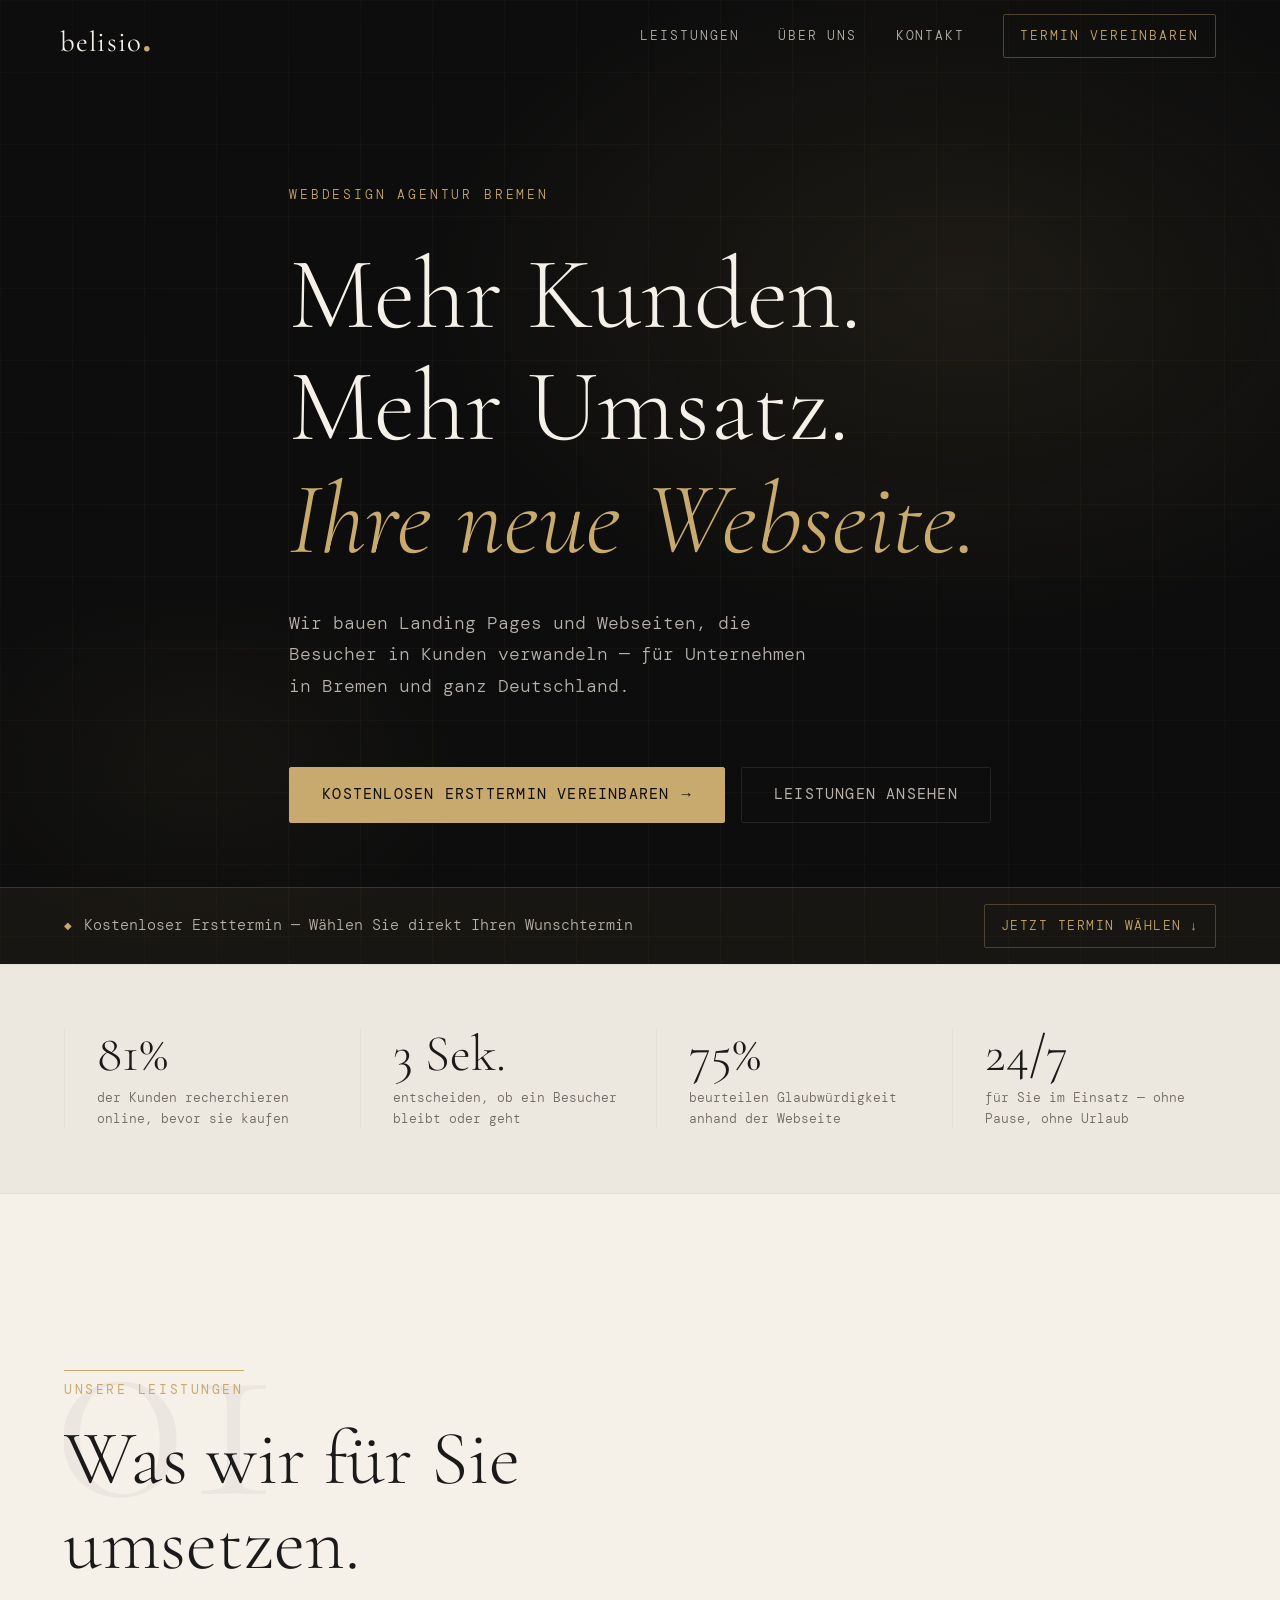
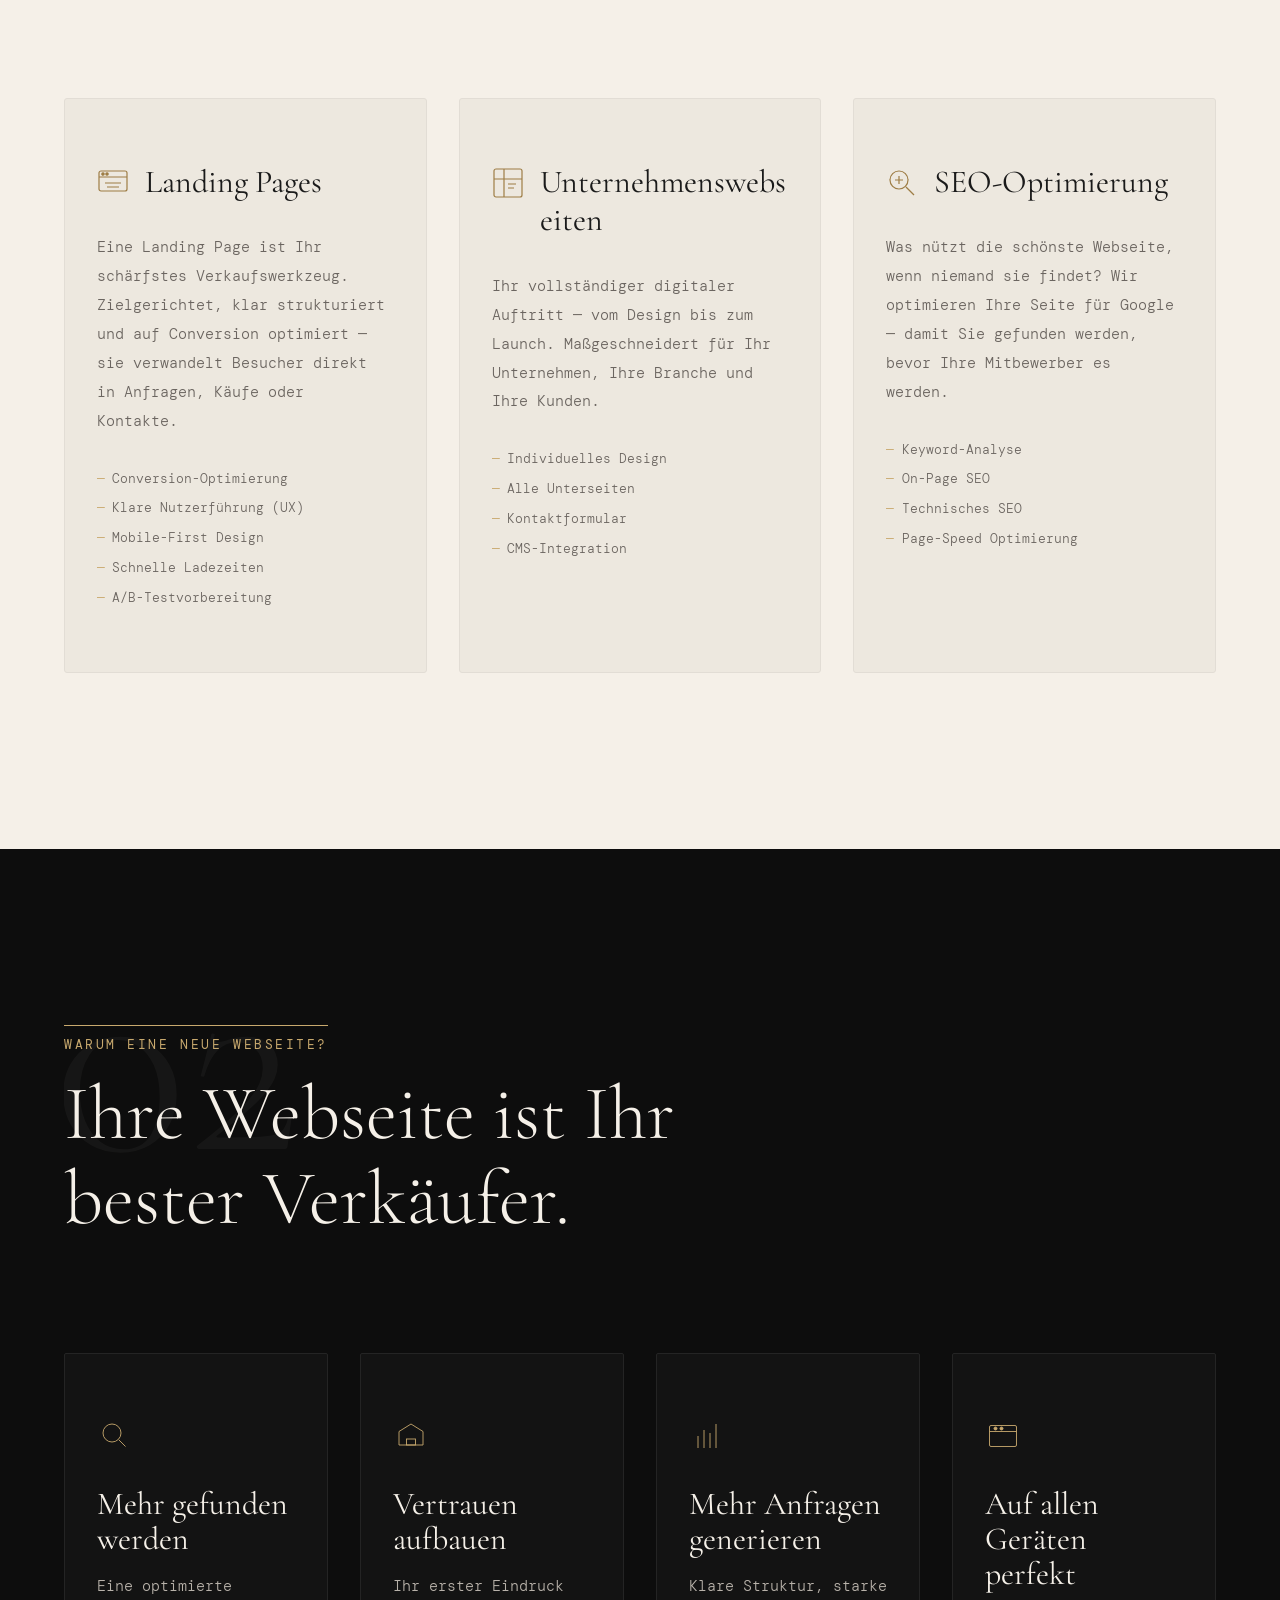
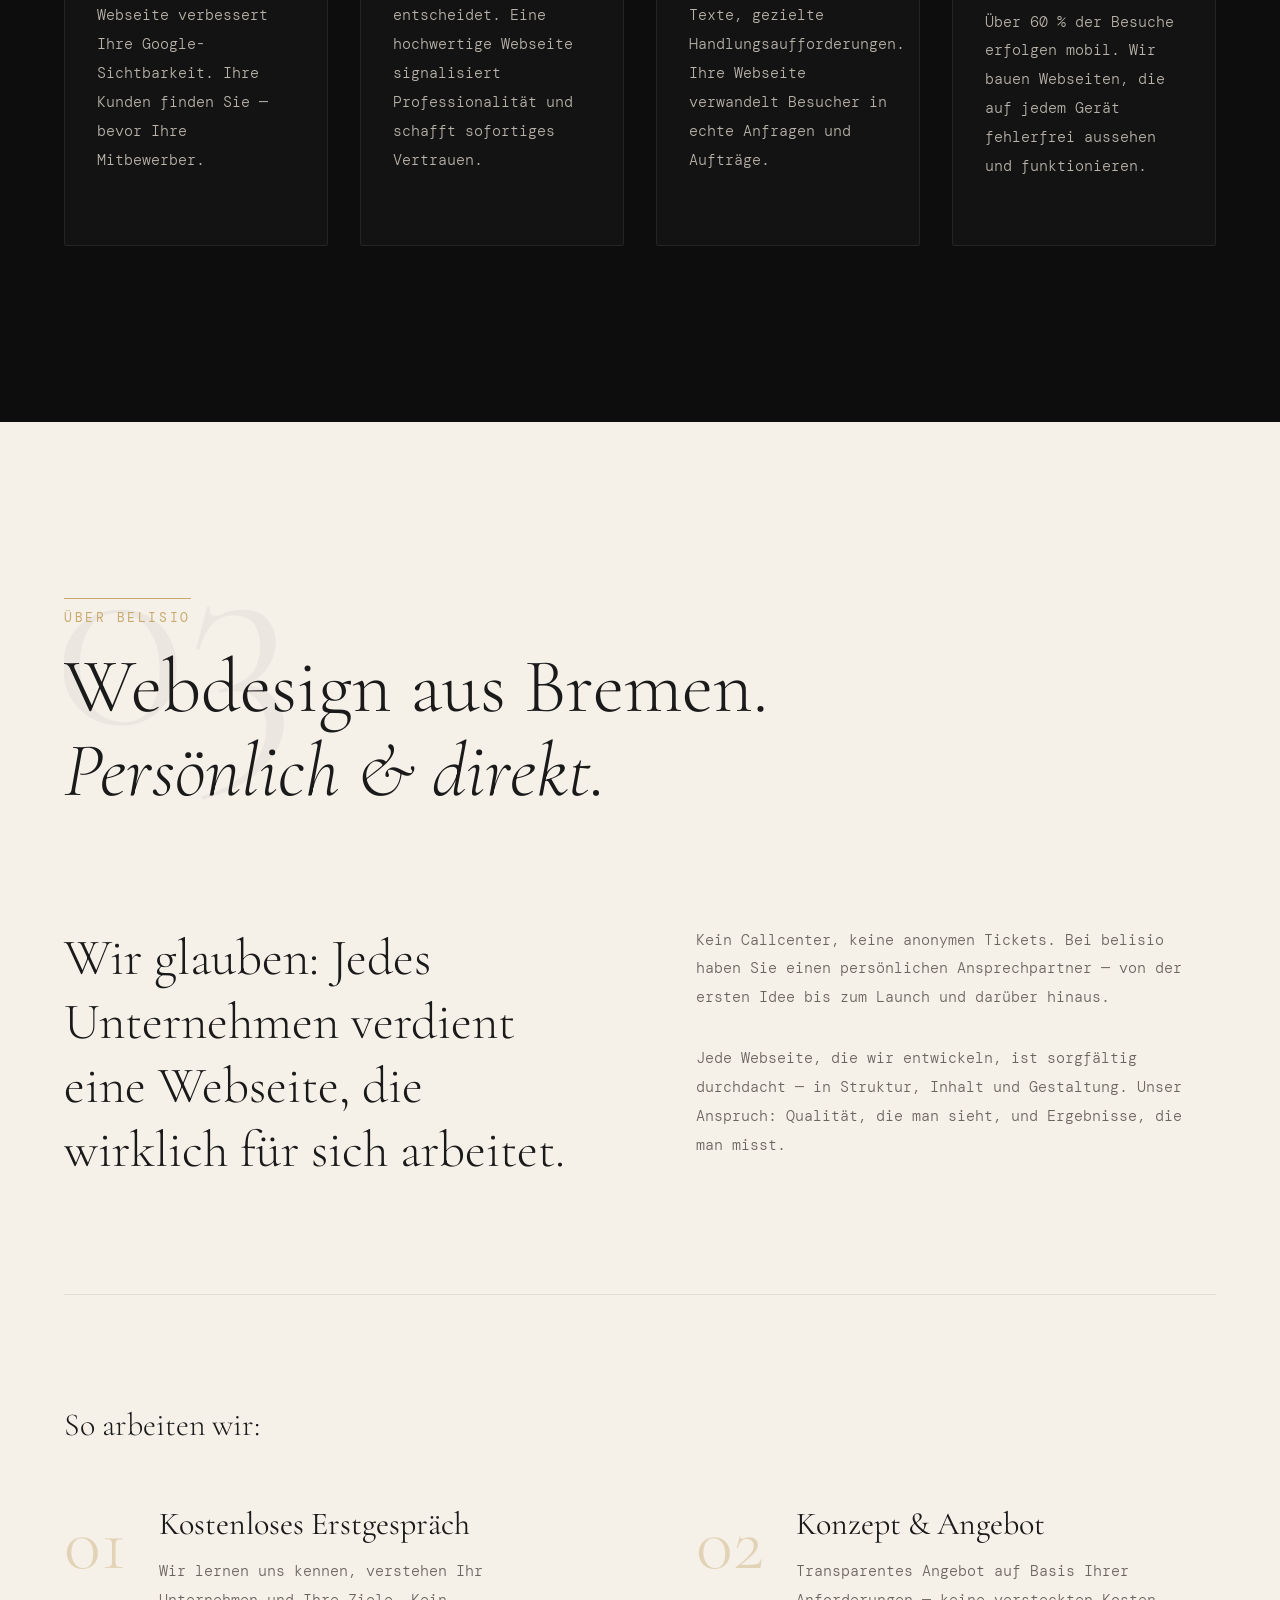
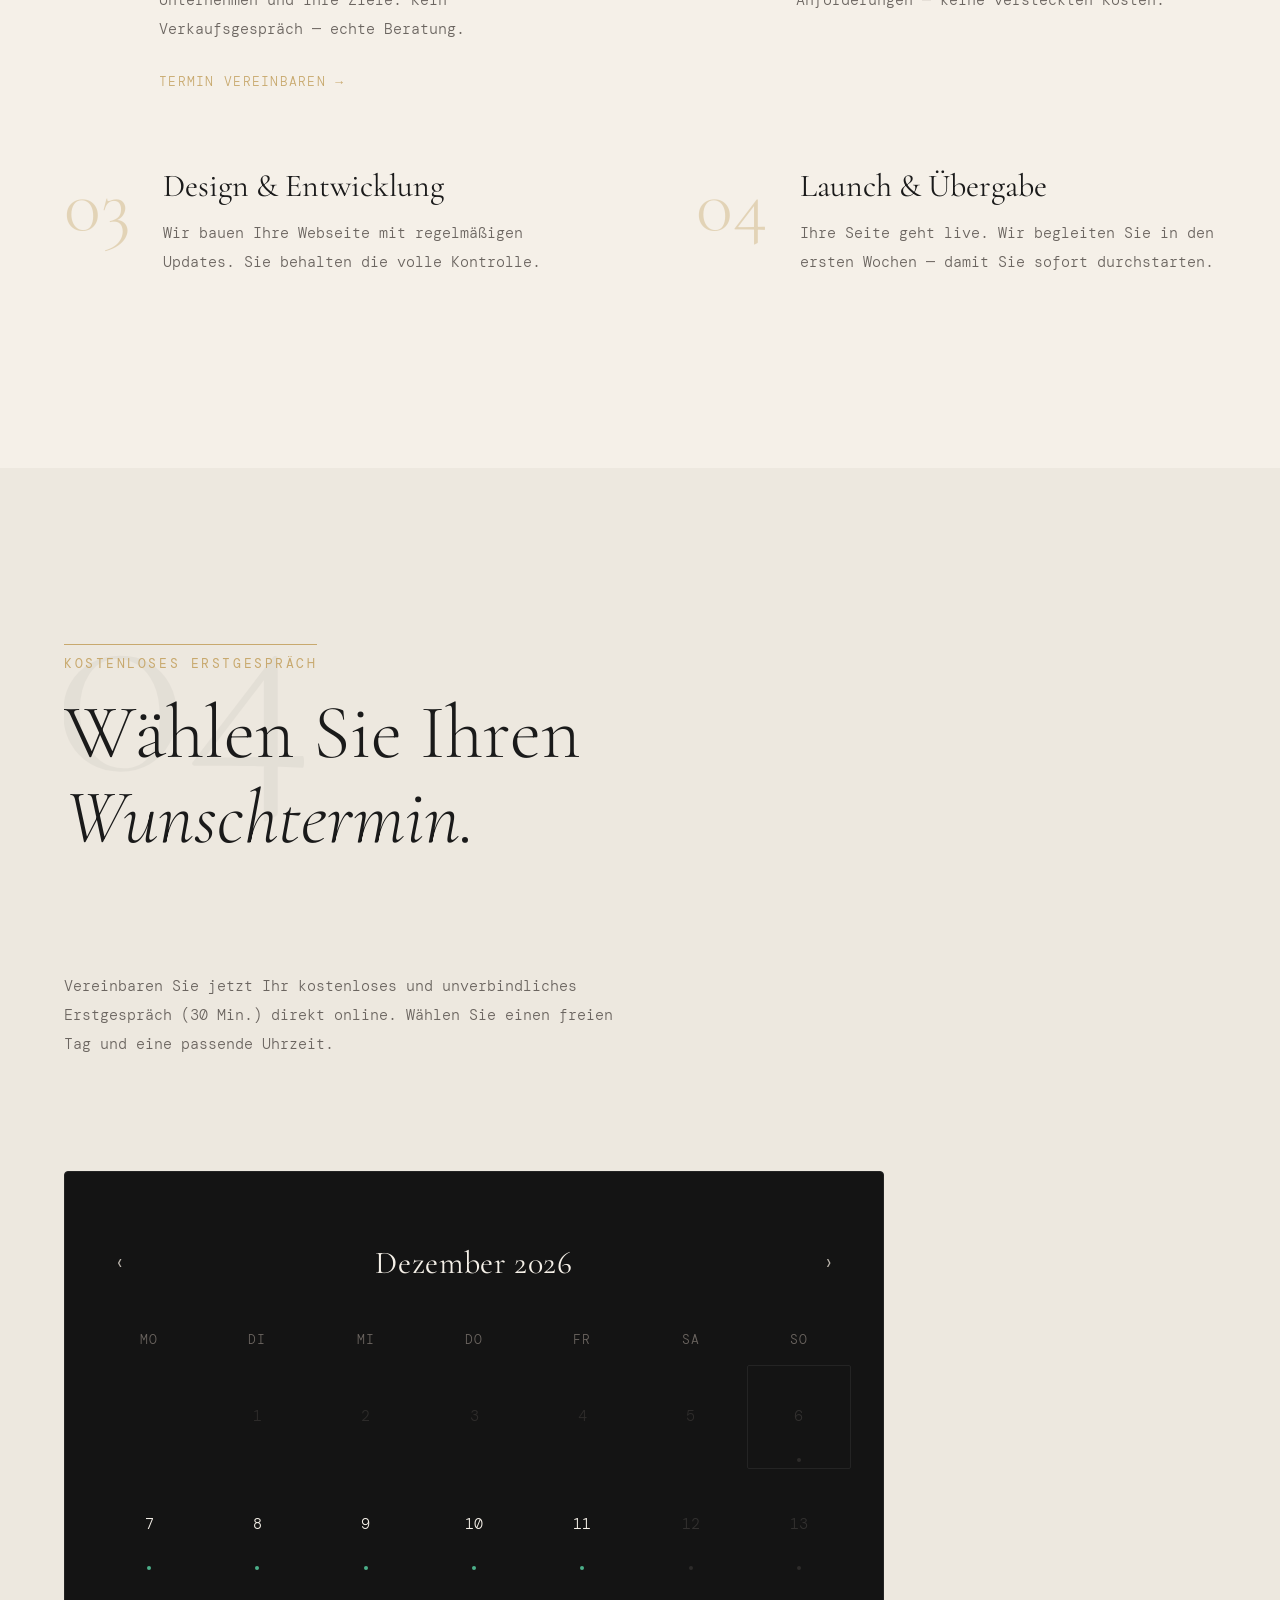
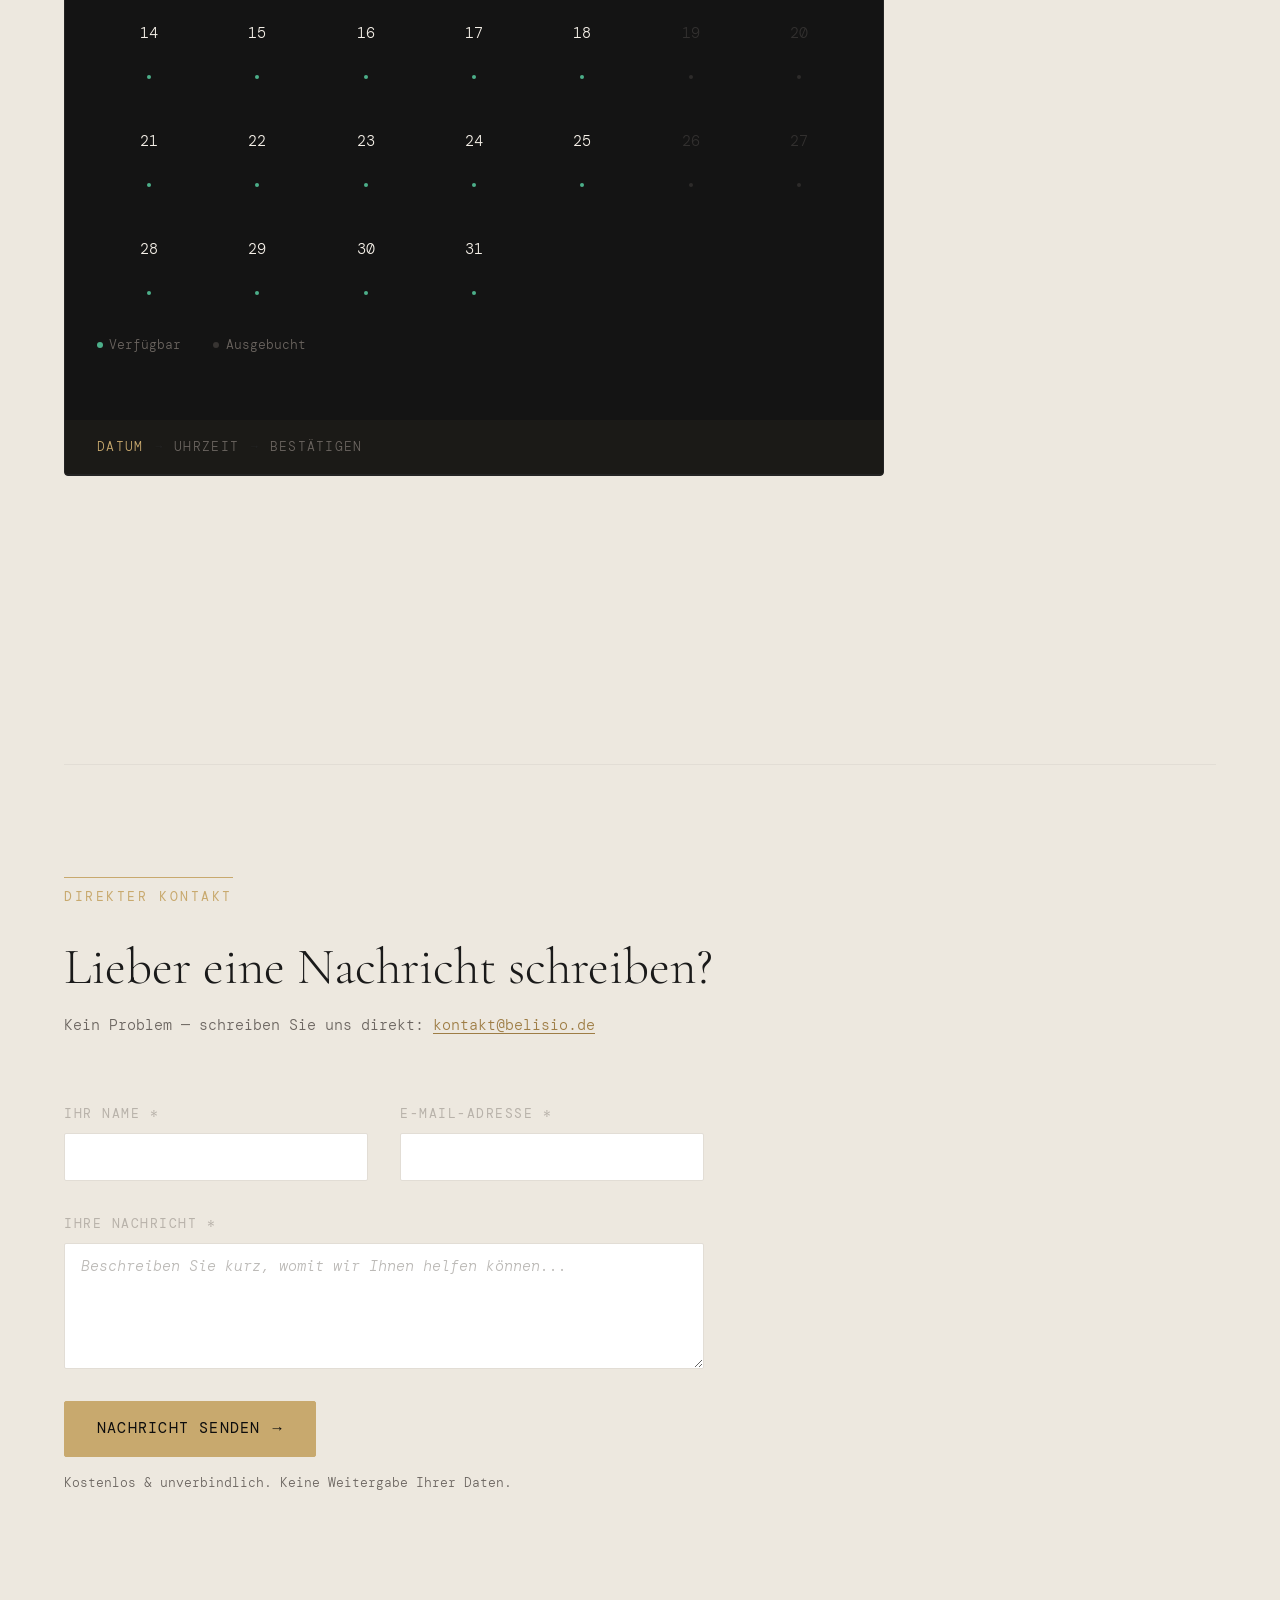
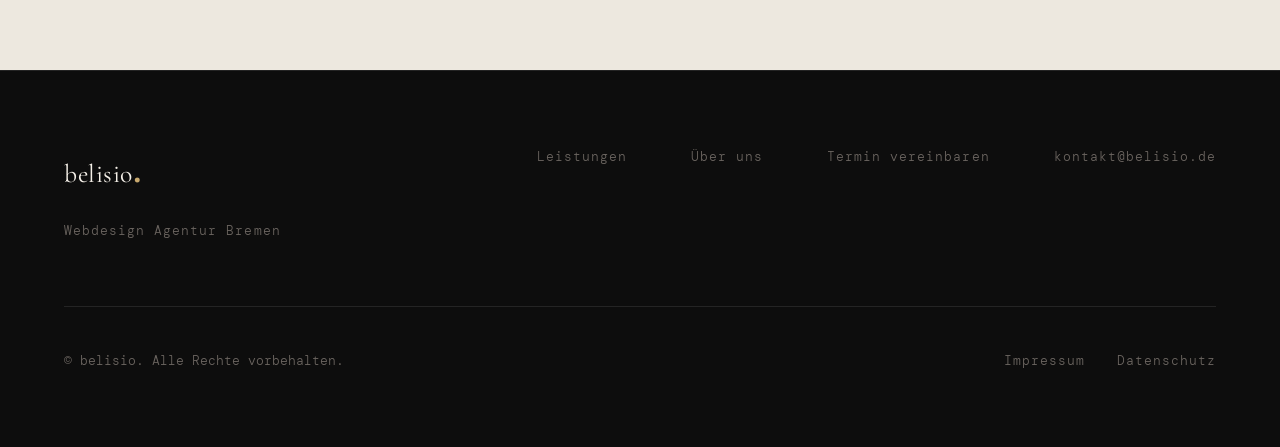
==== commit 9fa01688: "Mobile fixes, clean URLs (/impressum), SEO sitemap+robots" ====
--- a/index.html
+++ b/index.html
@@ -578,8 +578,8 @@
       <div class="footer__bottom">
         <p class="footer__copy">© belisio. Alle Rechte vorbehalten.</p>
         <div class="footer__legal">
-          <a href="impressum.html"   class="footer__link">Impressum</a>
-          <a href="datenschutz.html" class="footer__link">Datenschutz</a>
+          <a href="/impressum"   class="footer__link">Impressum</a>
+          <a href="/datenschutz" class="footer__link">Datenschutz</a>
         </div>
       </div>
     </div>
--- a/style.css
+++ b/style.css
@@ -1330,6 +1330,12 @@
 }
 
 @media (max-width: 767px) {
+  :root {
+    --space-xl:  3.5rem;
+    --space-2xl: 5.5rem;
+    --container-pad: 1.25rem;
+  }
+
   .nav__toggle { display: flex; }
 
   .nav__list {
@@ -1355,36 +1361,59 @@
   .nav__link { font-size: var(--text-xl); letter-spacing: 0.08em; color: var(--color-paper); }
   .nav__link--cta { border-color: rgba(200,169,110,0.5); }
 
+  /* Hero */
+  h1 { font-size: clamp(2rem, 9.5vw, 3rem); }
+  .hero__content { padding-block: var(--space-lg) var(--space-md); }
+  .hero__sub { max-width: 100%; }
+  .hero__heading { max-width: 100%; }
+
+  /* Fix button text overflow */
+  .btn { width: 100%; justify-content: center; white-space: normal; text-align: center; }
+  .booking-bar__cta { white-space: normal; }
+
+  /* Hero actions */
+  .hero__actions { flex-direction: column; align-items: stretch; }
+
+  /* Booking bar */
+  .booking-bar { flex-direction: column; align-items: flex-start; gap: var(--space-sm); }
+  .booking-bar__text { font-size: var(--text-xs); }
+
   /* Stats */
-  .stats-bar__list { grid-template-columns: repeat(2, 1fr); }
+  .stats-bar__list { grid-template-columns: repeat(2, 1fr); gap: var(--space-sm); }
+  .stats-bar__item { padding-left: var(--space-sm); }
+
+  /* Section header */
+  .section-header { margin-bottom: var(--space-lg); }
+  .section-ghost { font-size: clamp(5rem, 28vw, 10rem); }
 
   /* Vorteile */
   .vorteile__list { grid-template-columns: 1fr; }
+  .vorteil-card { padding: var(--space-md); }
 
   /* Leistungen */
   .leistungen__list { grid-template-columns: 1fr; }
+  .leistung-item { padding: var(--space-md); }
 
   /* Über uns */
   .ueber-uns__body { grid-template-columns: 1fr; gap: var(--space-lg); }
   .ablauf__list { grid-template-columns: 1fr; gap: var(--space-lg); }
-
-  /* Booking */
+  .ablauf-step__num { font-size: 3rem; min-width: 2.5rem; }
+
+  /* Booking widget */
+  .booking-step { padding: var(--space-md) var(--space-sm); }
   .booking-form__grid { grid-template-columns: 1fr; }
   .contact-form__grid { grid-template-columns: 1fr; }
-
-  /* Hero actions */
-  .hero__actions { flex-direction: column; align-items: flex-start; }
-  .btn { width: 100%; justify-content: center; }
-
-  /* booking bar */
-  .booking-bar { flex-direction: column; align-items: flex-start; }
-
-  /* section ghost */
-  .section-ghost { font-size: clamp(5rem, 28vw, 10rem); }
-
-  /* footer */
+  .booking-calendar__grid { gap: 2px; }
+  .booking-calendar__weekdays { gap: 2px; }
+  .cal-day { min-height: 40px; font-size: var(--text-xs); }
+
+  /* Contact */
+  .contact-form { max-width: 100%; }
+
+  /* Footer */
   .footer__top { flex-direction: column; }
   .footer__bottom { flex-direction: column; align-items: flex-start; }
+  .footer__nav { gap: var(--space-sm); }
 }
 
 @media (min-width: 1024px) {
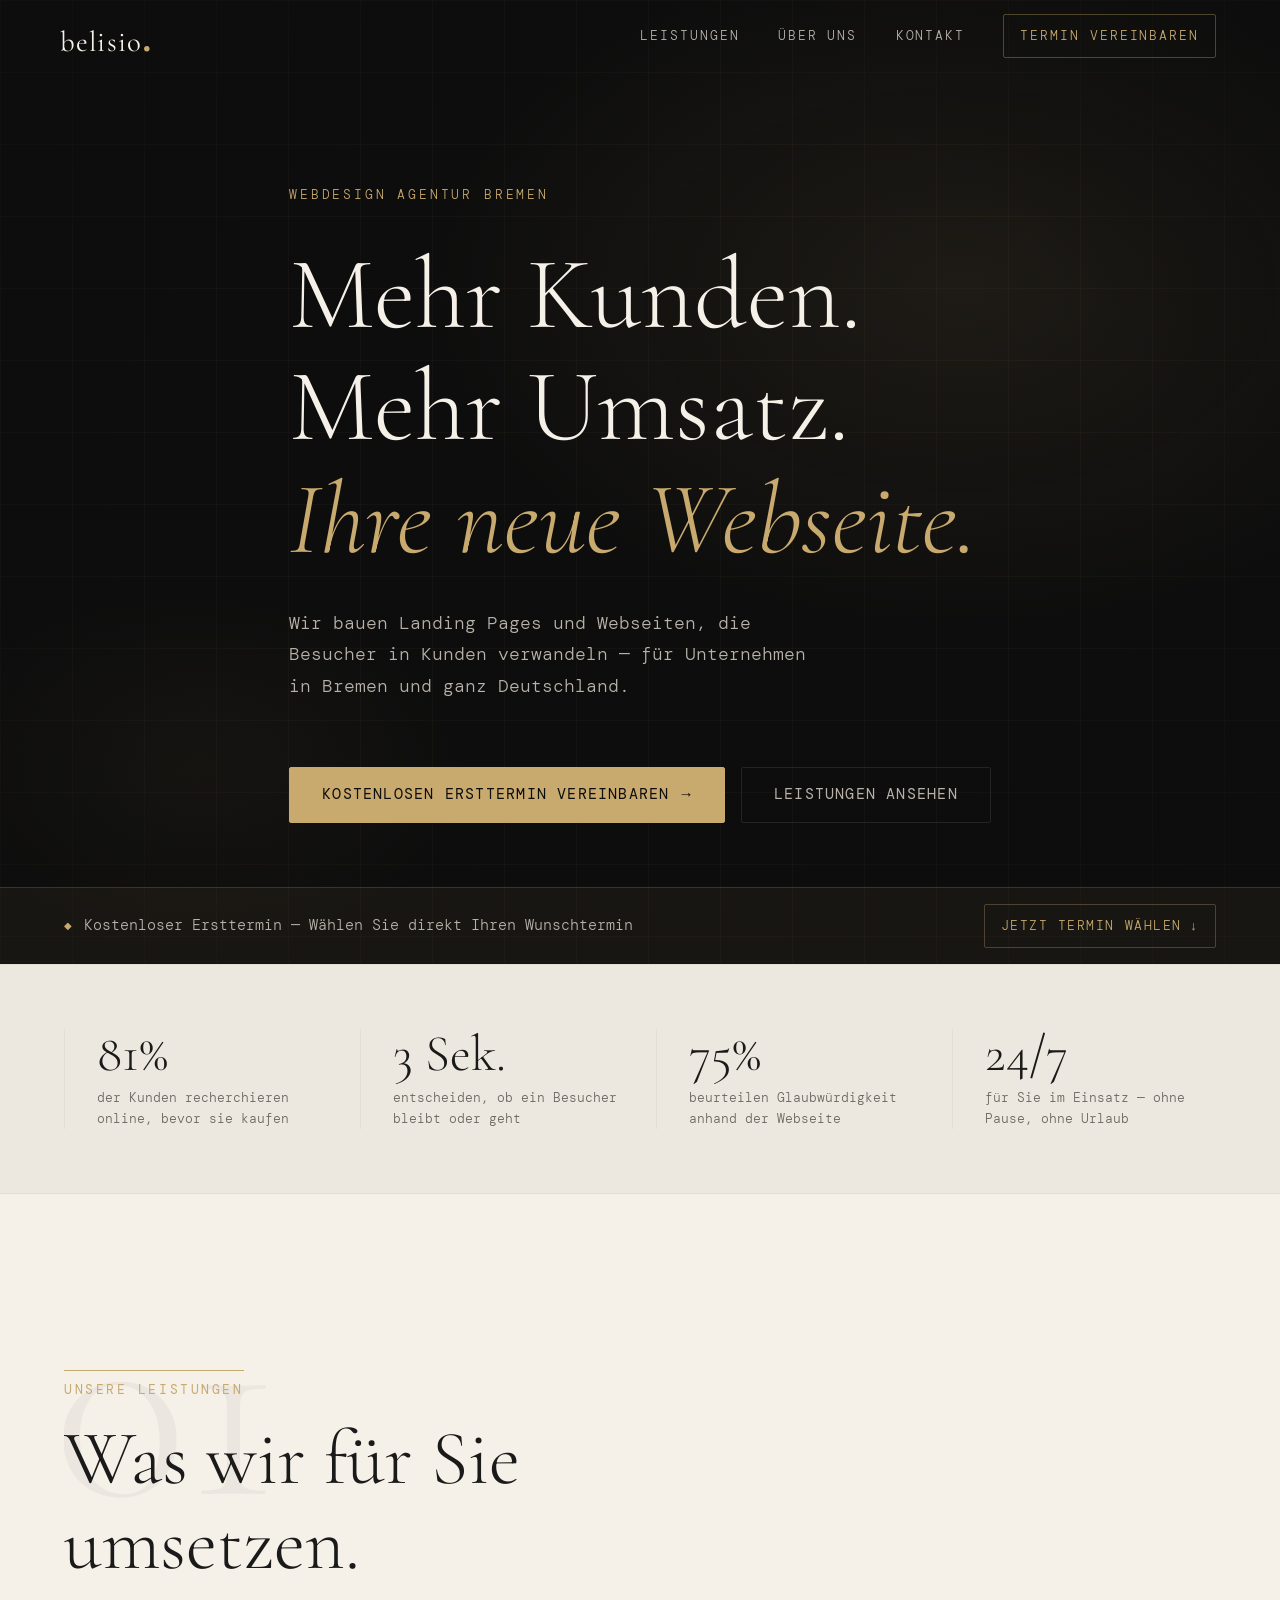
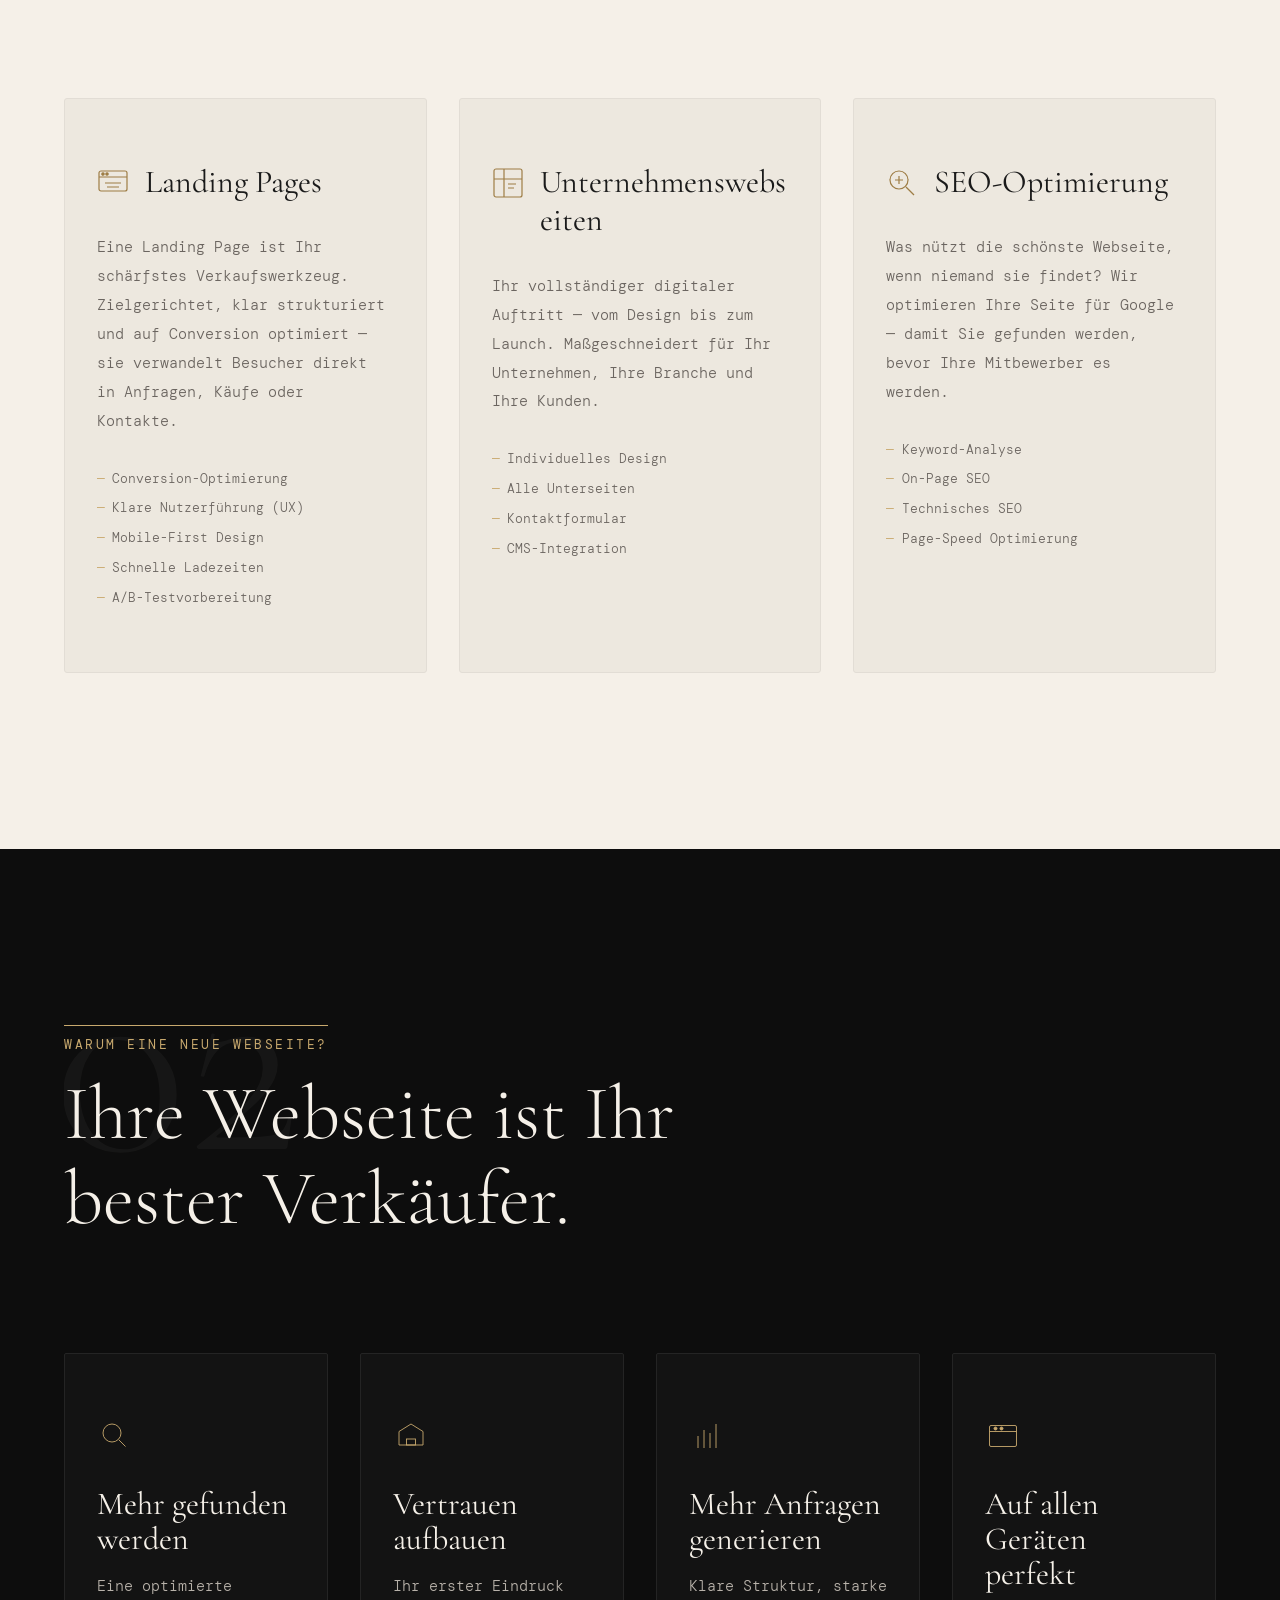
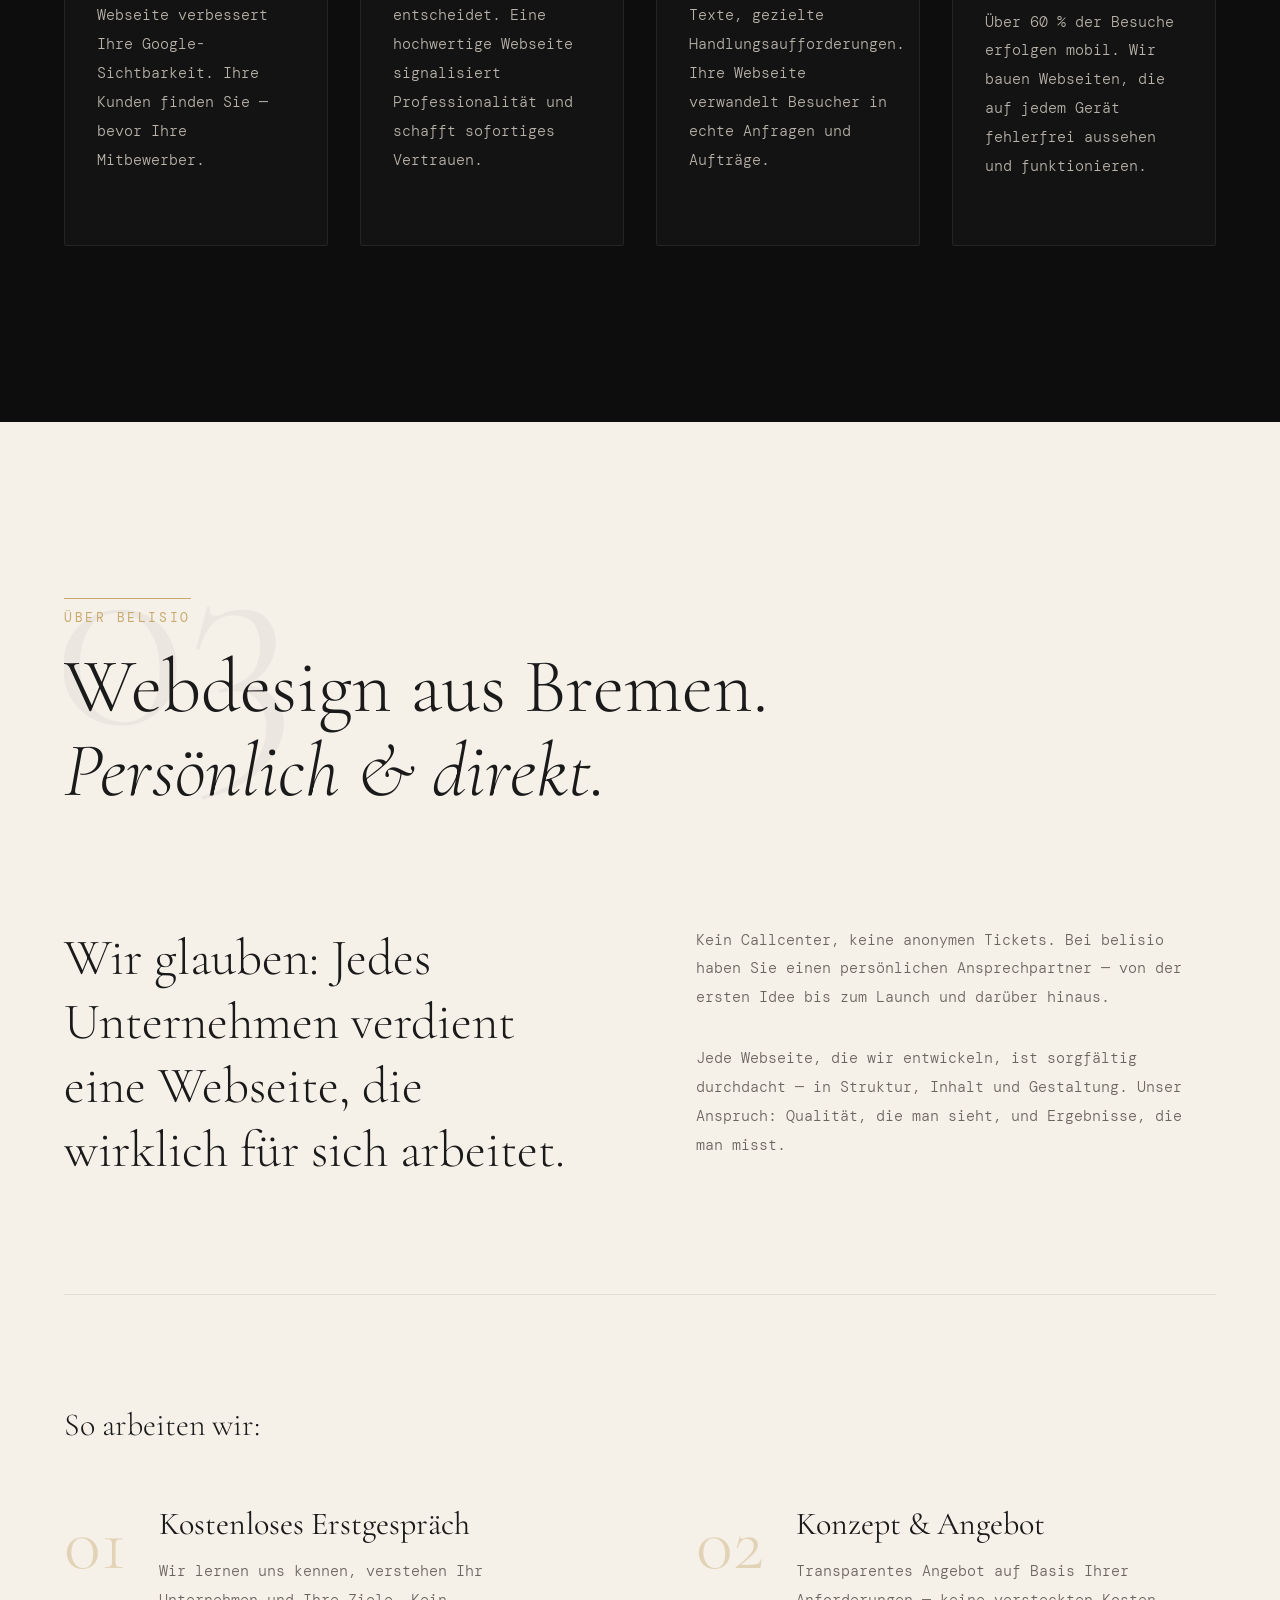
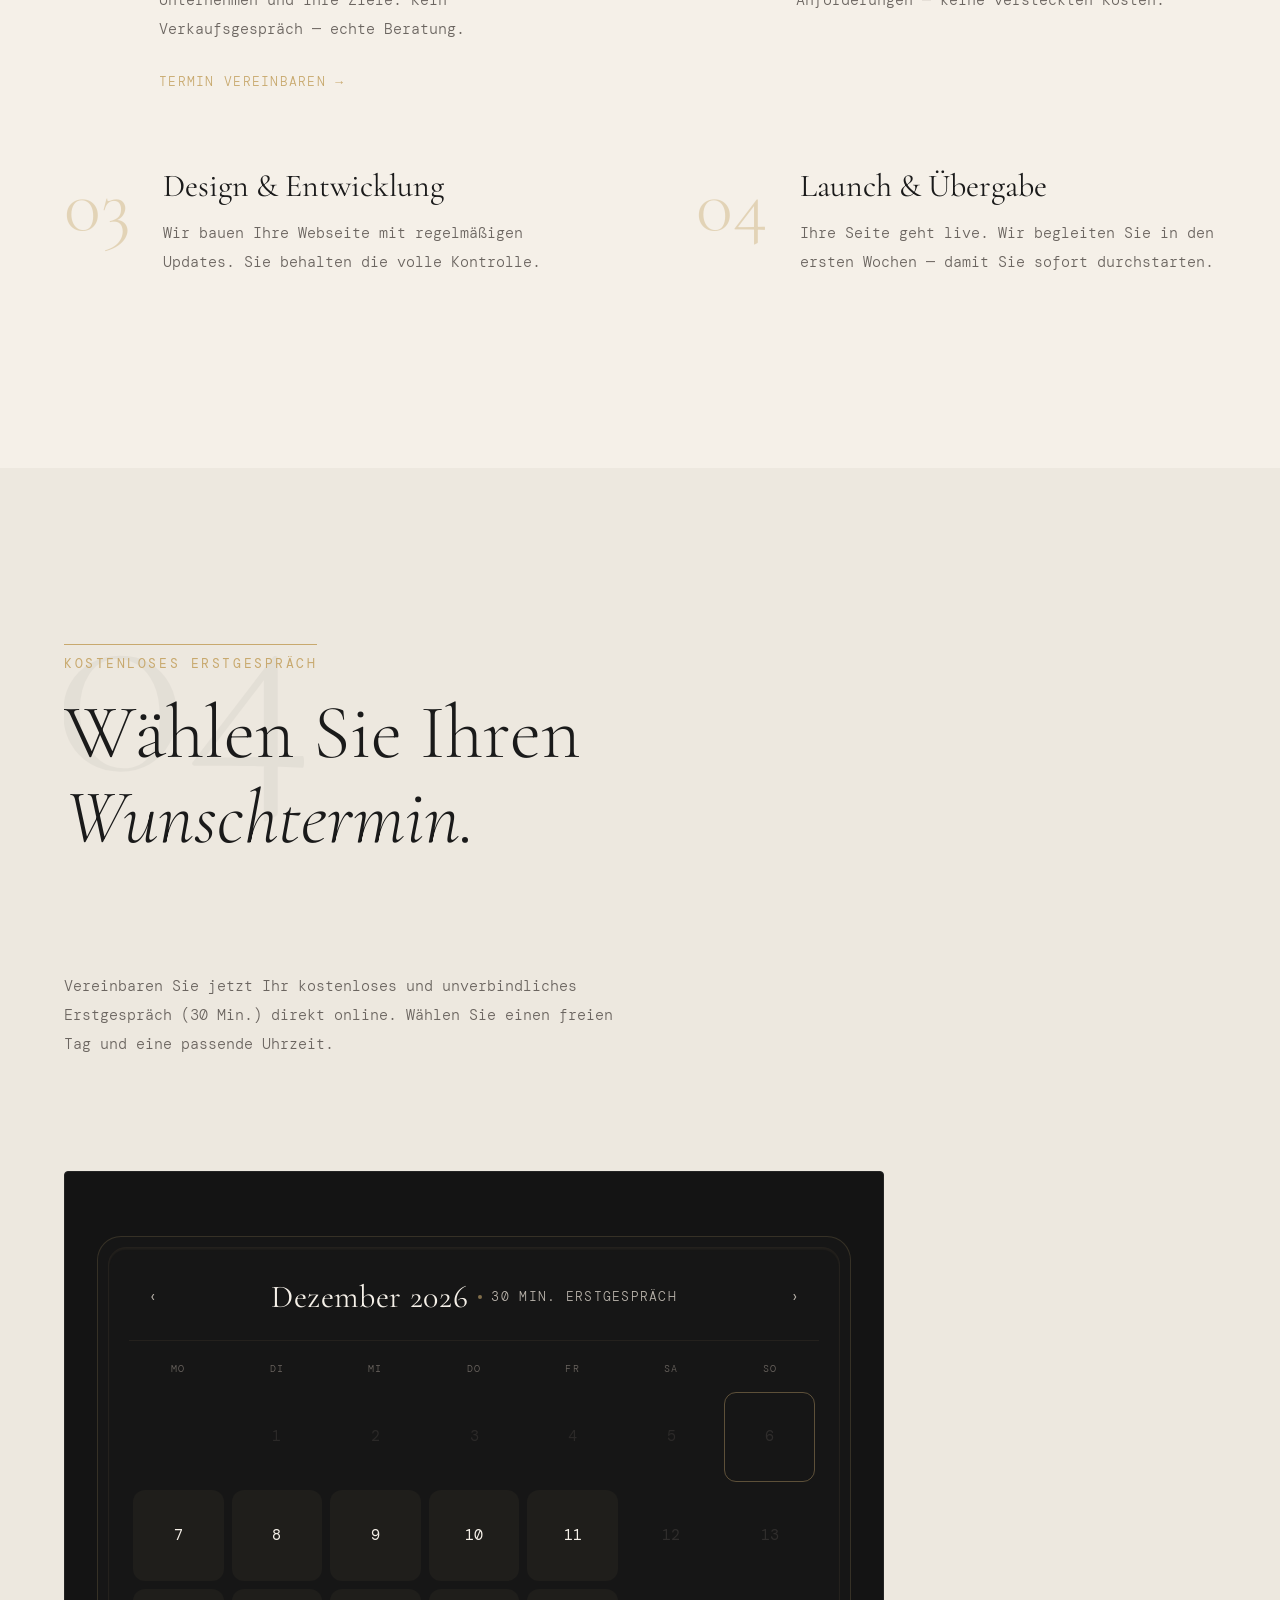
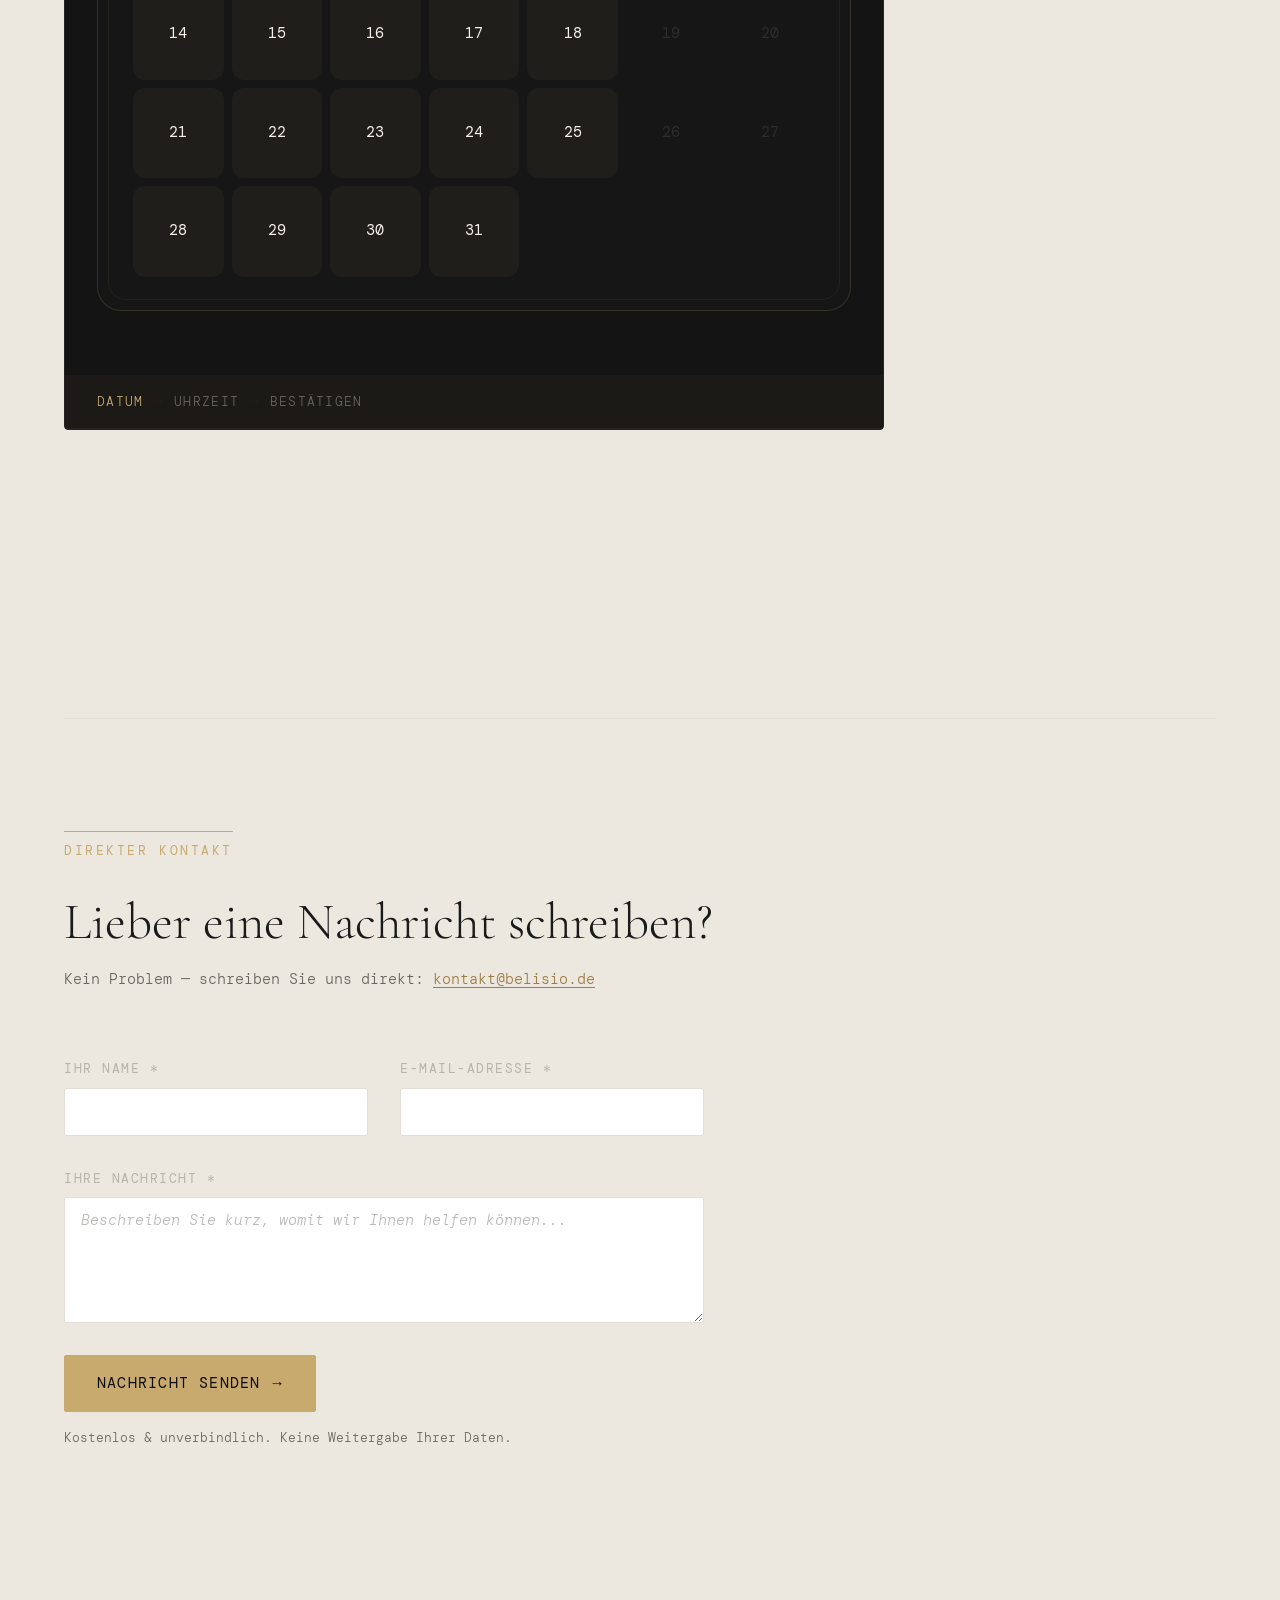
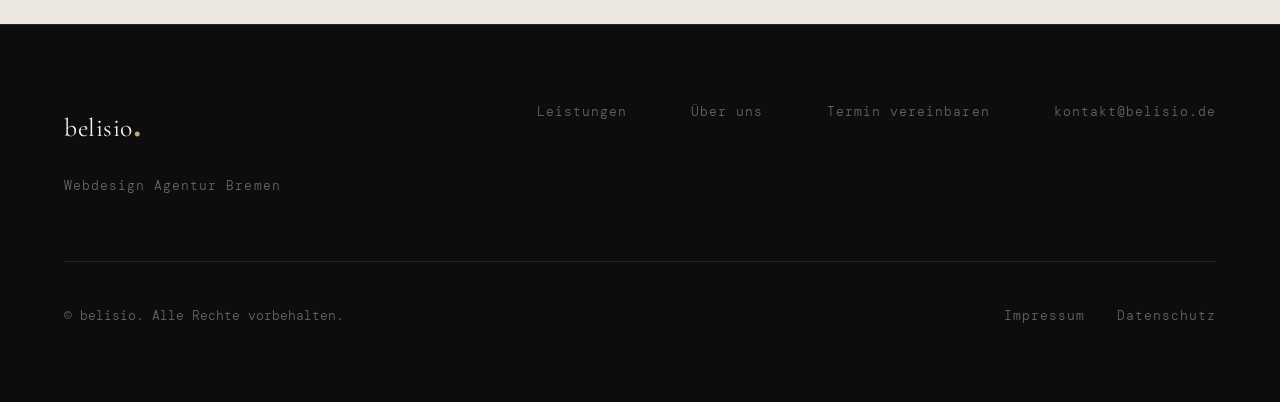
==== commit e8eccd48: "Redesign calendar: card layout with rounded pill day cells" ====
--- a/index.html
+++ b/index.html
@@ -435,16 +435,22 @@
 
           <div class="booking-step booking-step--calendar is-active" id="booking-step-1" aria-label="Schritt 1: Datum auswählen">
             <div class="booking-calendar">
-              <div class="booking-calendar__header">
-                <button class="booking-nav-btn" id="cal-prev" aria-label="Vorheriger Monat">‹</button>
-                <span class="booking-calendar__month" id="cal-month" aria-live="polite"></span>
-                <button class="booking-nav-btn" id="cal-next" aria-label="Nächster Monat">›</button>
-              </div>
-              <div class="booking-calendar__weekdays" aria-hidden="true">
-                <span>Mo</span><span>Di</span><span>Mi</span>
-                <span>Do</span><span>Fr</span><span>Sa</span><span>So</span>
-              </div>
-              <div class="booking-calendar__grid" id="cal-grid" role="grid" aria-label="Kalender — wählen Sie einen verfügbaren Tag"></div>
+              <div class="booking-calendar__inner">
+                <div class="booking-calendar__header">
+                  <button class="booking-nav-btn" id="cal-prev" aria-label="Vorheriger Monat">‹</button>
+                  <div class="booking-calendar__title">
+                    <span class="booking-calendar__month" id="cal-month" aria-live="polite"></span>
+                    <span class="booking-calendar__sep" aria-hidden="true"></span>
+                    <span class="booking-calendar__subtitle">30 Min. Erstgespräch</span>
+                  </div>
+                  <button class="booking-nav-btn" id="cal-next" aria-label="Nächster Monat">›</button>
+                </div>
+                <div class="booking-calendar__weekdays" aria-hidden="true">
+                  <span>Mo</span><span>Di</span><span>Mi</span>
+                  <span>Do</span><span>Fr</span><span>Sa</span><span>So</span>
+                </div>
+                <div class="booking-calendar__grid" id="cal-grid" role="grid" aria-label="Kalender — wählen Sie einen verfügbaren Tag"></div>
+              </div>
             </div>
           </div>
 
--- a/style.css
+++ b/style.css
@@ -980,12 +980,42 @@
 .booking-back-btn:hover,
 .booking-back-btn:focus-visible { color: var(--color-accent); }
 
-/* Calendar */
+/* Calendar — Card-Style mit Pill-Tagen */
+.booking-calendar {
+  border: 1px solid rgba(200,169,110,0.18);
+  border-radius: 24px;
+  padding: 10px;
+  background: rgba(255,255,255,0.01);
+  transition: border-color var(--dur-base);
+}
+.booking-calendar:hover {
+  border-color: rgba(200,169,110,0.3);
+}
+.booking-calendar > * + * { margin-top: 0; }
+
+.booking-calendar__inner {
+  border: 1px solid rgba(200,169,110,0.08);
+  border-radius: 18px;
+  padding: 18px 20px 22px;
+  box-shadow: inset 0 1.5px 1.5px rgba(200,169,110,0.07);
+}
+
 .booking-calendar__header {
   display: flex;
   align-items: center;
   justify-content: space-between;
-  margin-bottom: var(--space-md);
+  gap: 0.75rem;
+  padding: 4px 6px 16px;
+  border-bottom: 1px solid rgba(200,169,110,0.08);
+  margin-bottom: 14px;
+}
+
+.booking-calendar__title {
+  display: inline-flex;
+  align-items: center;
+  gap: 0.6rem;
+  flex-wrap: wrap;
+  justify-content: center;
 }
 
 .booking-calendar__month {
@@ -996,47 +1026,67 @@
   letter-spacing: 0.02em;
 }
 
+.booking-calendar__sep {
+  width: 4px;
+  height: 4px;
+  border-radius: 50%;
+  background: var(--color-accent);
+  opacity: 0.6;
+}
+
+.booking-calendar__subtitle {
+  font-family: var(--font-mono);
+  font-size: var(--text-xs);
+  letter-spacing: 0.1em;
+  text-transform: uppercase;
+  color: var(--color-muted-light);
+}
+
 .booking-nav-btn {
   font-family: var(--font-mono);
-  font-size: 1.2rem;
+  font-size: 1rem;
   color: var(--color-muted-light);
-  min-width: 44px; min-height: 44px;
+  min-width: 36px; min-height: 36px;
   display: inline-flex;
   align-items: center;
   justify-content: center;
-  border-radius: 2px;
+  border-radius: 50%;
   border: 1px solid transparent;
-  transition: color var(--dur-fast), border-color var(--dur-fast);
+  background: transparent;
+  transition: color var(--dur-fast), background var(--dur-fast), border-color var(--dur-fast);
 }
 .booking-nav-btn:hover,
 .booking-nav-btn:focus-visible {
   color: var(--color-accent);
-  border-color: var(--color-rule-dark);
+  background: rgba(200,169,110,0.08);
+  border-color: rgba(200,169,110,0.2);
 }
 
 .booking-calendar__weekdays {
   display: grid;
   grid-template-columns: repeat(7, 1fr);
-  gap: 4px;
-  margin-bottom: 8px;
+  gap: 8px;
+  margin-bottom: 10px;
+  padding: 0 4px;
 }
 .booking-calendar__weekdays span {
   font-family: var(--font-mono);
-  font-size: var(--text-xs);
-  letter-spacing: 0.08em;
+  font-size: 10px;
+  letter-spacing: 0.12em;
   text-transform: uppercase;
   color: var(--color-muted);
   text-align: center;
-  padding: 0.4rem 0;
+  padding: 0.3rem 0;
 }
 
 .booking-calendar__grid {
   display: grid;
   grid-template-columns: repeat(7, 1fr);
-  gap: 4px;
-}
-
-/* Calendar day cells */
+  gap: 8px;
+  padding: 0 4px;
+}
+
+/* Calendar day cells — Pill style */
 .cal-day {
   aspect-ratio: 1;
   display: flex;
@@ -1044,62 +1094,49 @@
   justify-content: center;
   font-family: var(--font-mono);
   font-size: var(--text-sm);
-  border-radius: 2px;
-  min-height: 44px;
+  font-weight: 400;
+  border-radius: 12px;
+  min-height: 40px;
   position: relative;
-  transition: background var(--dur-fast), color var(--dur-fast), border-color var(--dur-fast);
+  transition: background var(--dur-fast), color var(--dur-fast), border-color var(--dur-fast), transform var(--dur-fast);
   border: 1px solid transparent;
   cursor: default;
   color: var(--color-muted);
-}
-
-.cal-day--empty { /* placeholder */ }
+  background: transparent;
+}
+
+.cal-day--empty { background: transparent; border: none; }
 
 .cal-day--past {
+  color: rgba(107,101,96,0.25);
+}
+
+.cal-day--unavailable {
   color: rgba(107,101,96,0.3);
-}
-
-.cal-day--unavailable {
-  color: rgba(107,101,96,0.35);
-}
-.cal-day--unavailable::after {
-  content: '';
-  position: absolute;
-  bottom: 6px; left: 50%; transform: translateX(-50%);
-  width: 4px; height: 4px;
-  border-radius: 50%;
-  background: rgba(107,101,96,0.3);
 }
 
 .cal-day--available {
   color: var(--color-paper);
   cursor: pointer;
-}
-.cal-day--available::after {
-  content: '';
-  position: absolute;
-  bottom: 6px; left: 50%; transform: translateX(-50%);
-  width: 4px; height: 4px;
-  border-radius: 50%;
-  background: var(--color-success);
+  background: rgba(200,169,110,0.05);
 }
 .cal-day--available:hover,
 .cal-day--available:focus-visible {
-  background: var(--color-accent-glow);
-  border-color: var(--color-accent);
+  background: rgba(200,169,110,0.18);
   color: var(--color-accent);
+  transform: translateY(-1px);
 }
 
 .cal-day--selected {
   background: var(--color-accent) !important;
   color: var(--color-void) !important;
   border-color: var(--color-accent) !important;
-  font-weight: 400;
-}
-.cal-day--selected::after { display: none; }
+  font-weight: 500;
+  transform: none !important;
+}
 
 .cal-day--today {
-  border-color: var(--color-rule-dark);
+  border-color: rgba(200,169,110,0.4);
 }
 
 /* Calendar legend */
@@ -1403,9 +1440,14 @@
   .booking-step { padding: var(--space-md) var(--space-sm); }
   .booking-form__grid { grid-template-columns: 1fr; }
   .contact-form__grid { grid-template-columns: 1fr; }
-  .booking-calendar__grid { gap: 2px; }
-  .booking-calendar__weekdays { gap: 2px; }
-  .cal-day { min-height: 40px; font-size: var(--text-xs); }
+  .booking-calendar { padding: 6px; border-radius: 18px; }
+  .booking-calendar__inner { padding: 14px 12px 16px; border-radius: 14px; }
+  .booking-calendar__grid { gap: 4px; padding: 0; }
+  .booking-calendar__weekdays { gap: 4px; padding: 0; }
+  .booking-calendar__header { padding: 4px 4px 12px; margin-bottom: 10px; }
+  .booking-calendar__title { gap: 0.4rem; }
+  .booking-calendar__month { font-size: var(--text-lg); }
+  .cal-day { min-height: 36px; font-size: var(--text-xs); border-radius: 10px; }
 
   /* Contact */
   .contact-form { max-width: 100%; }
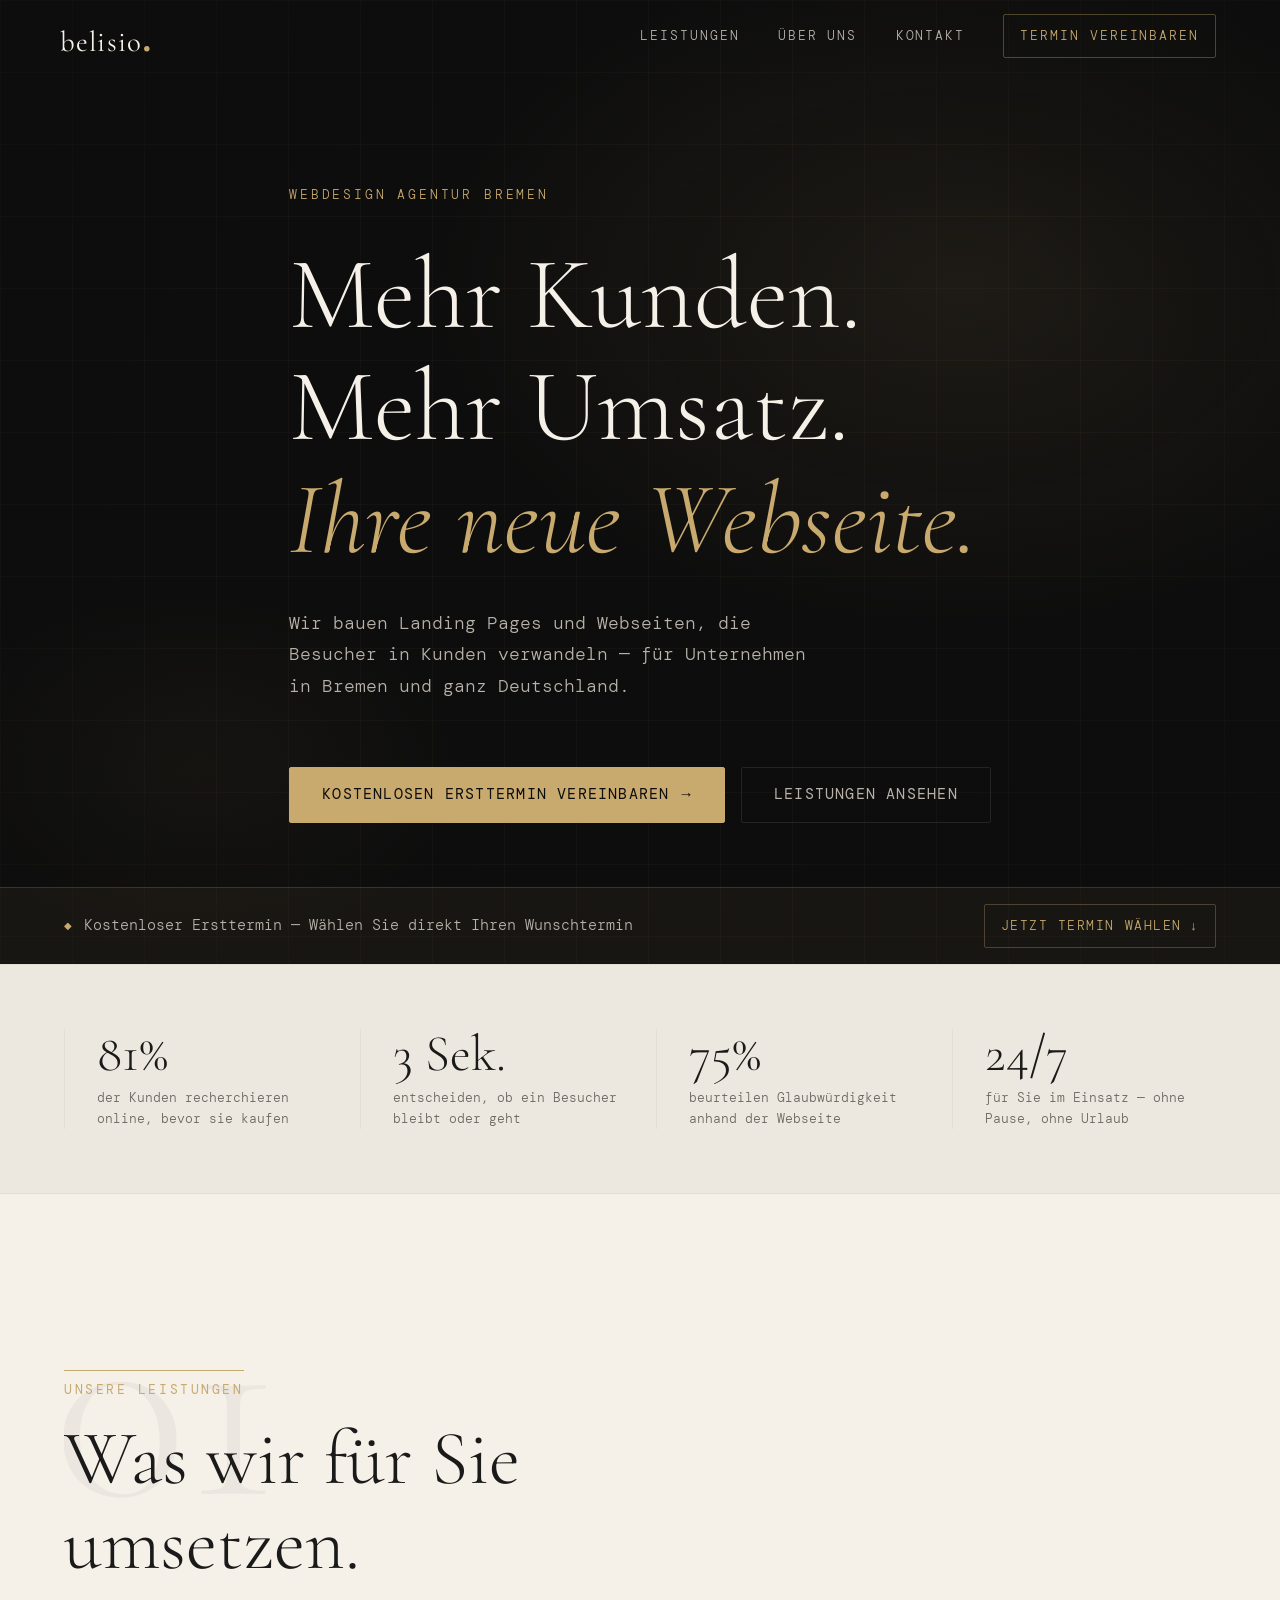
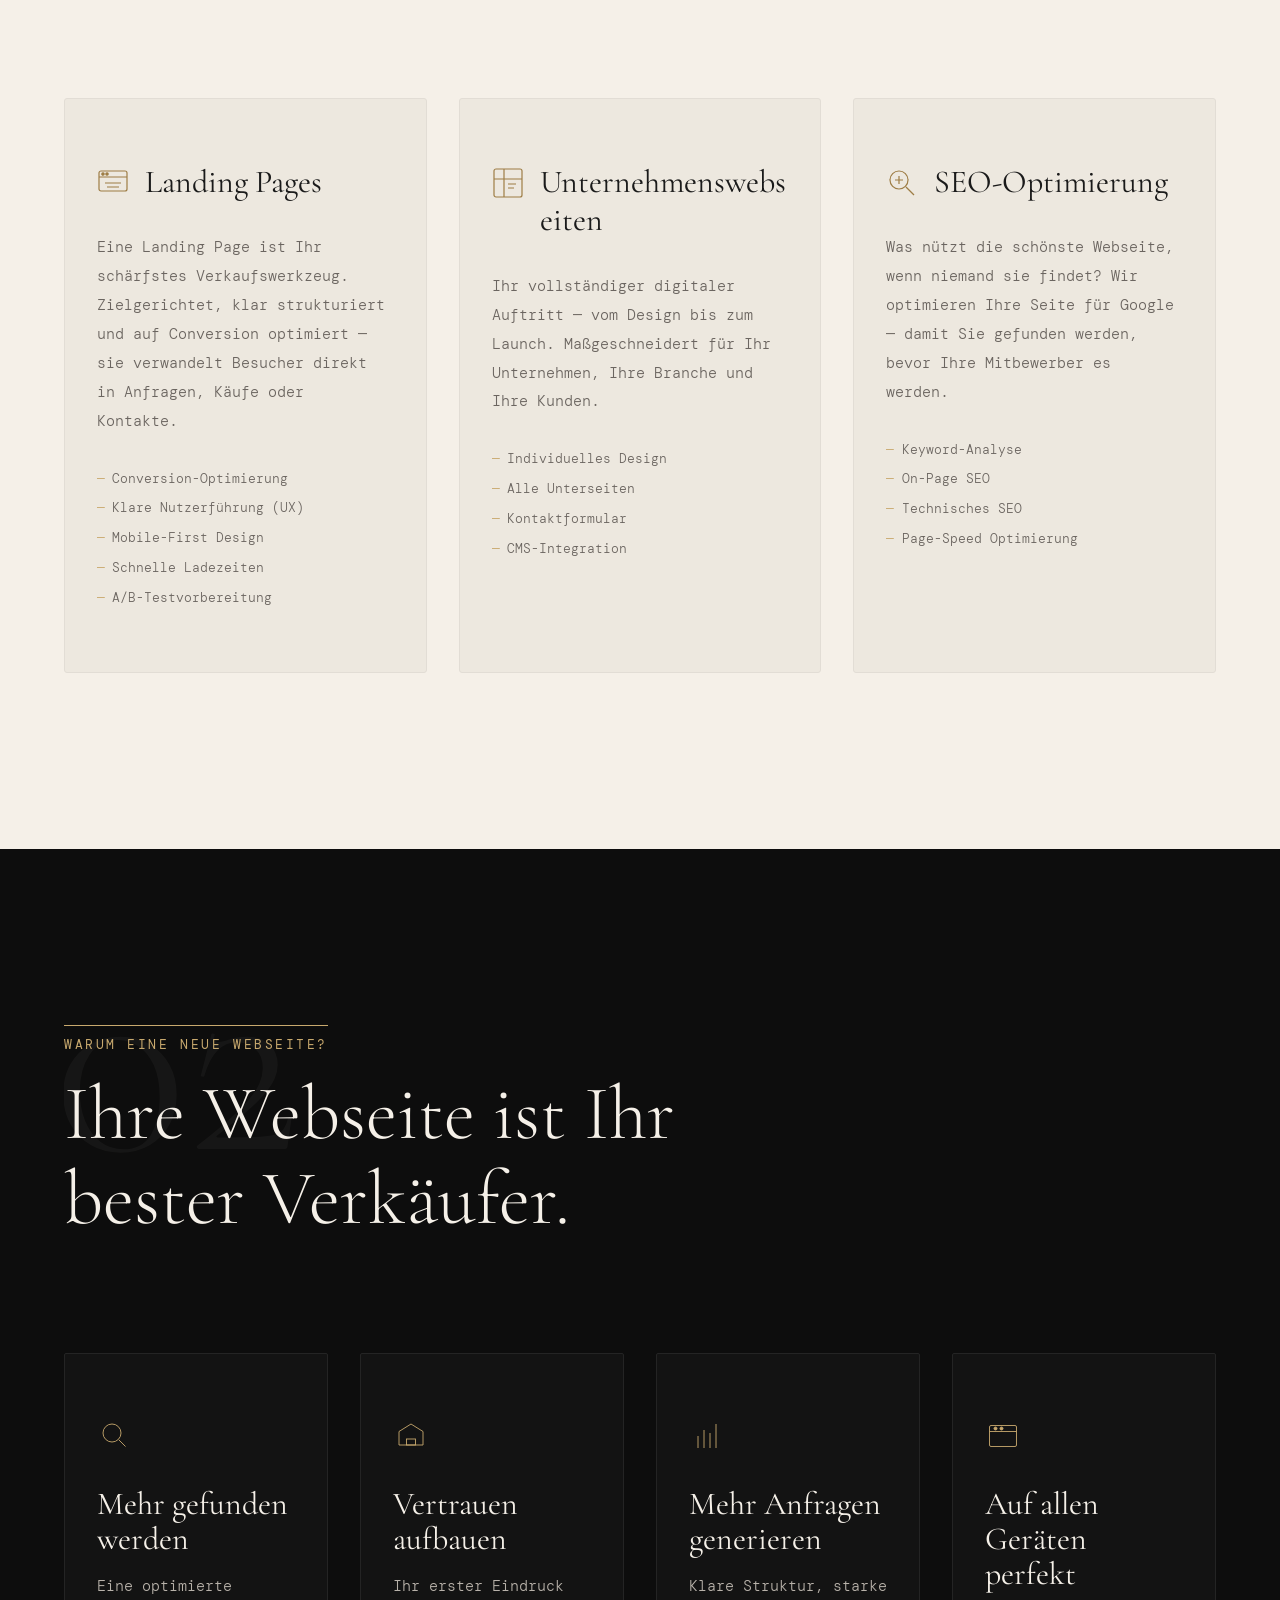
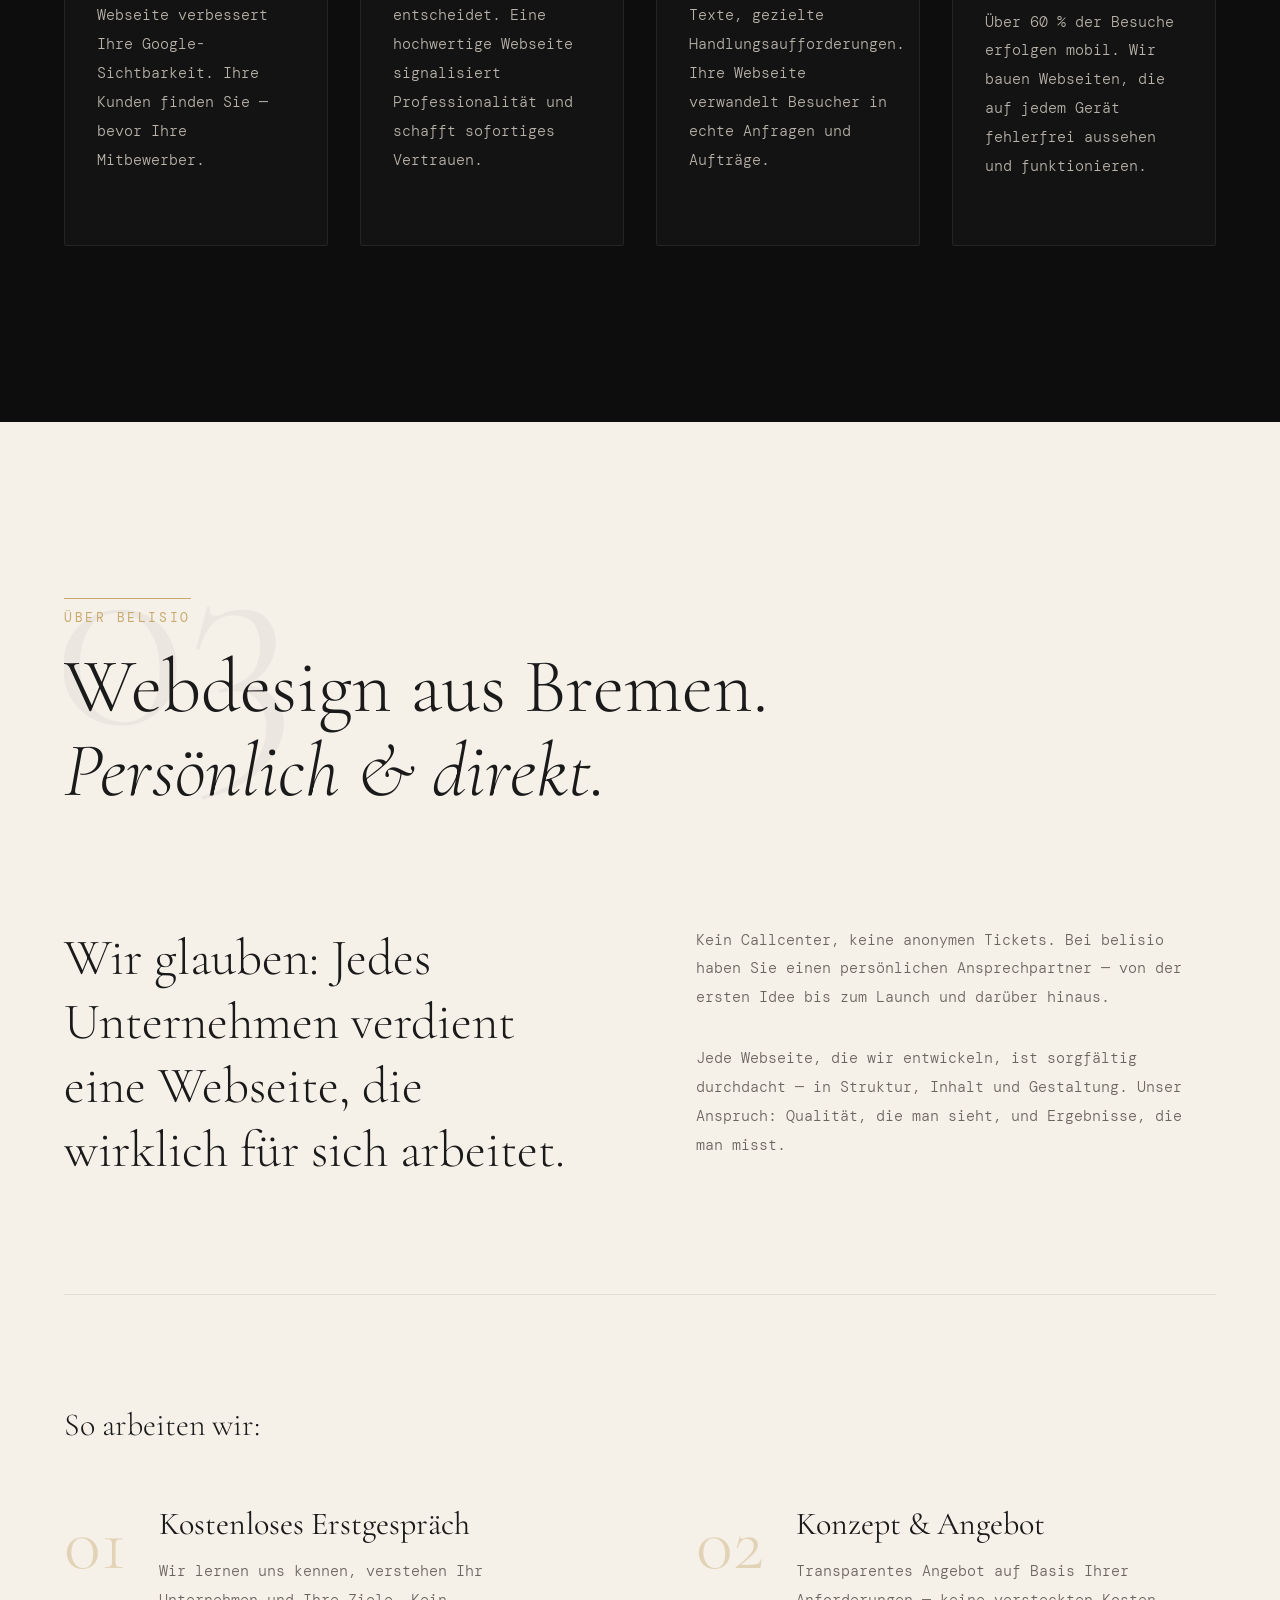
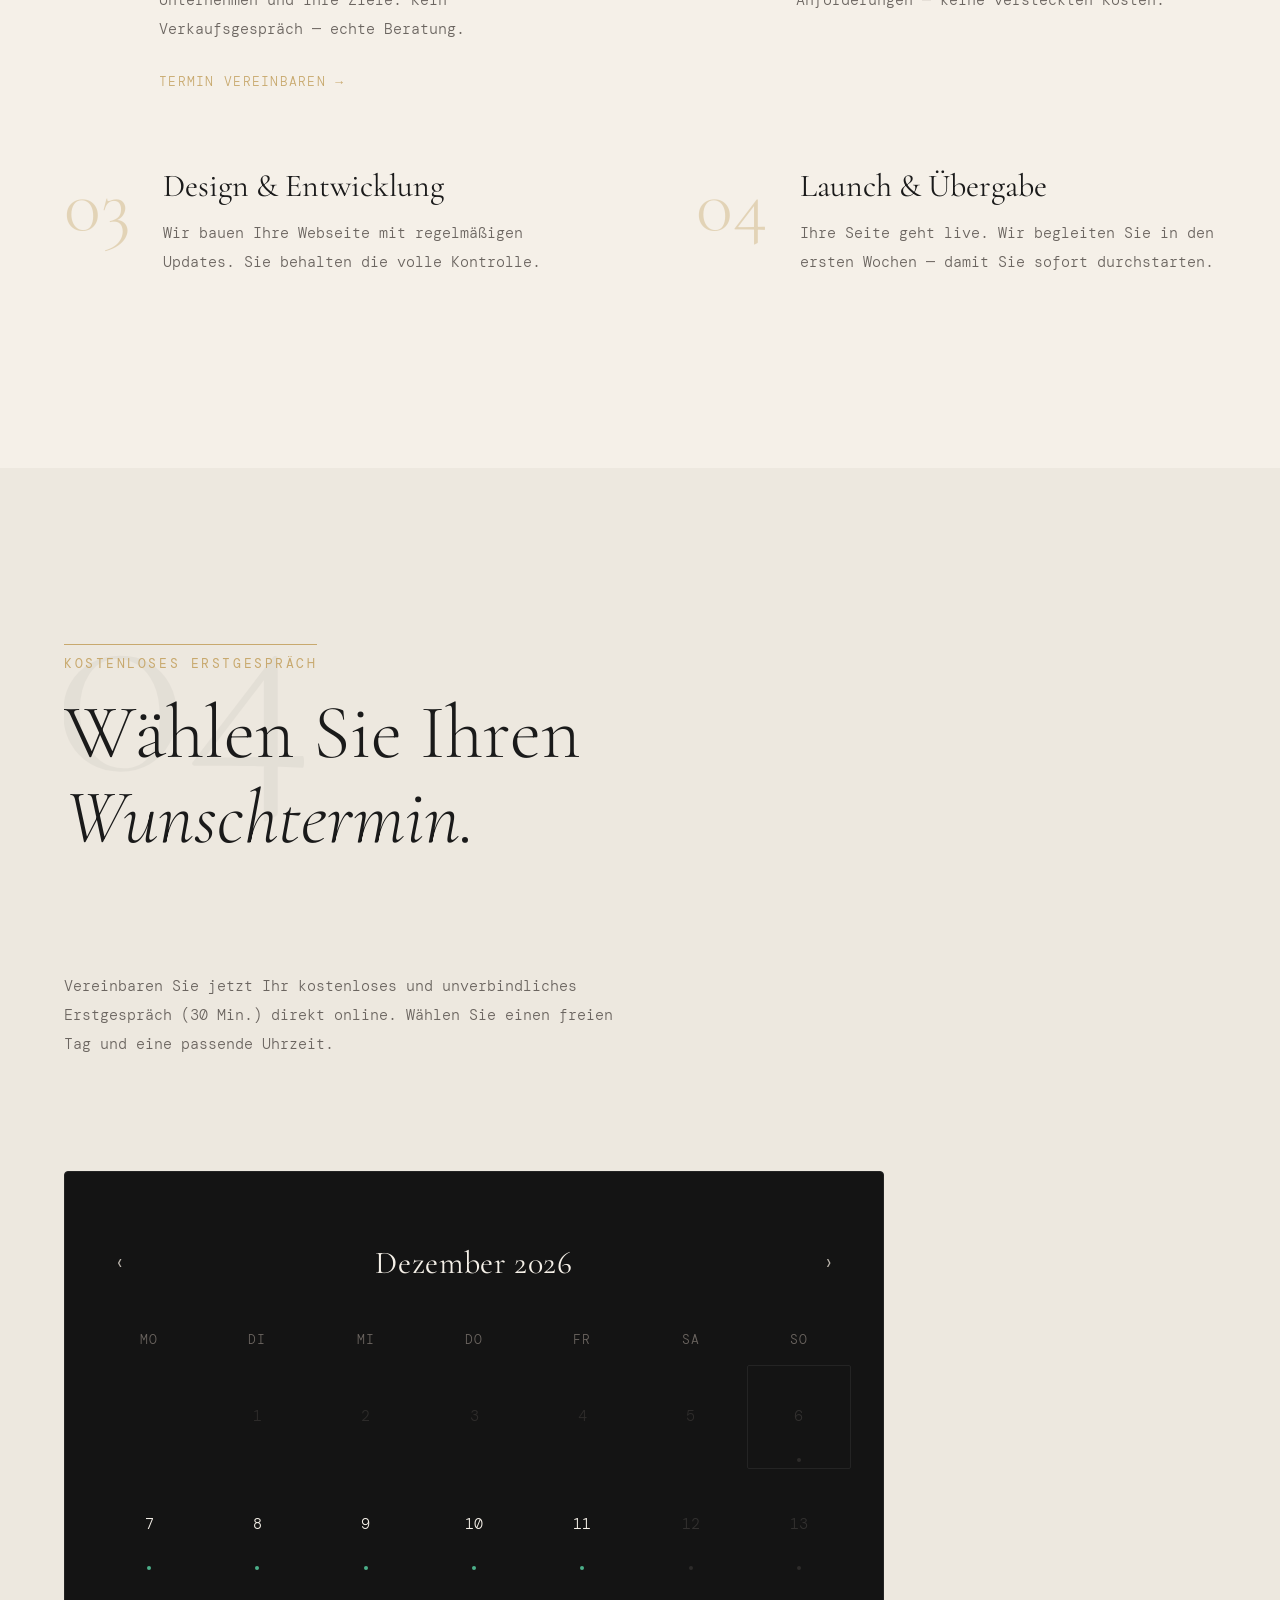
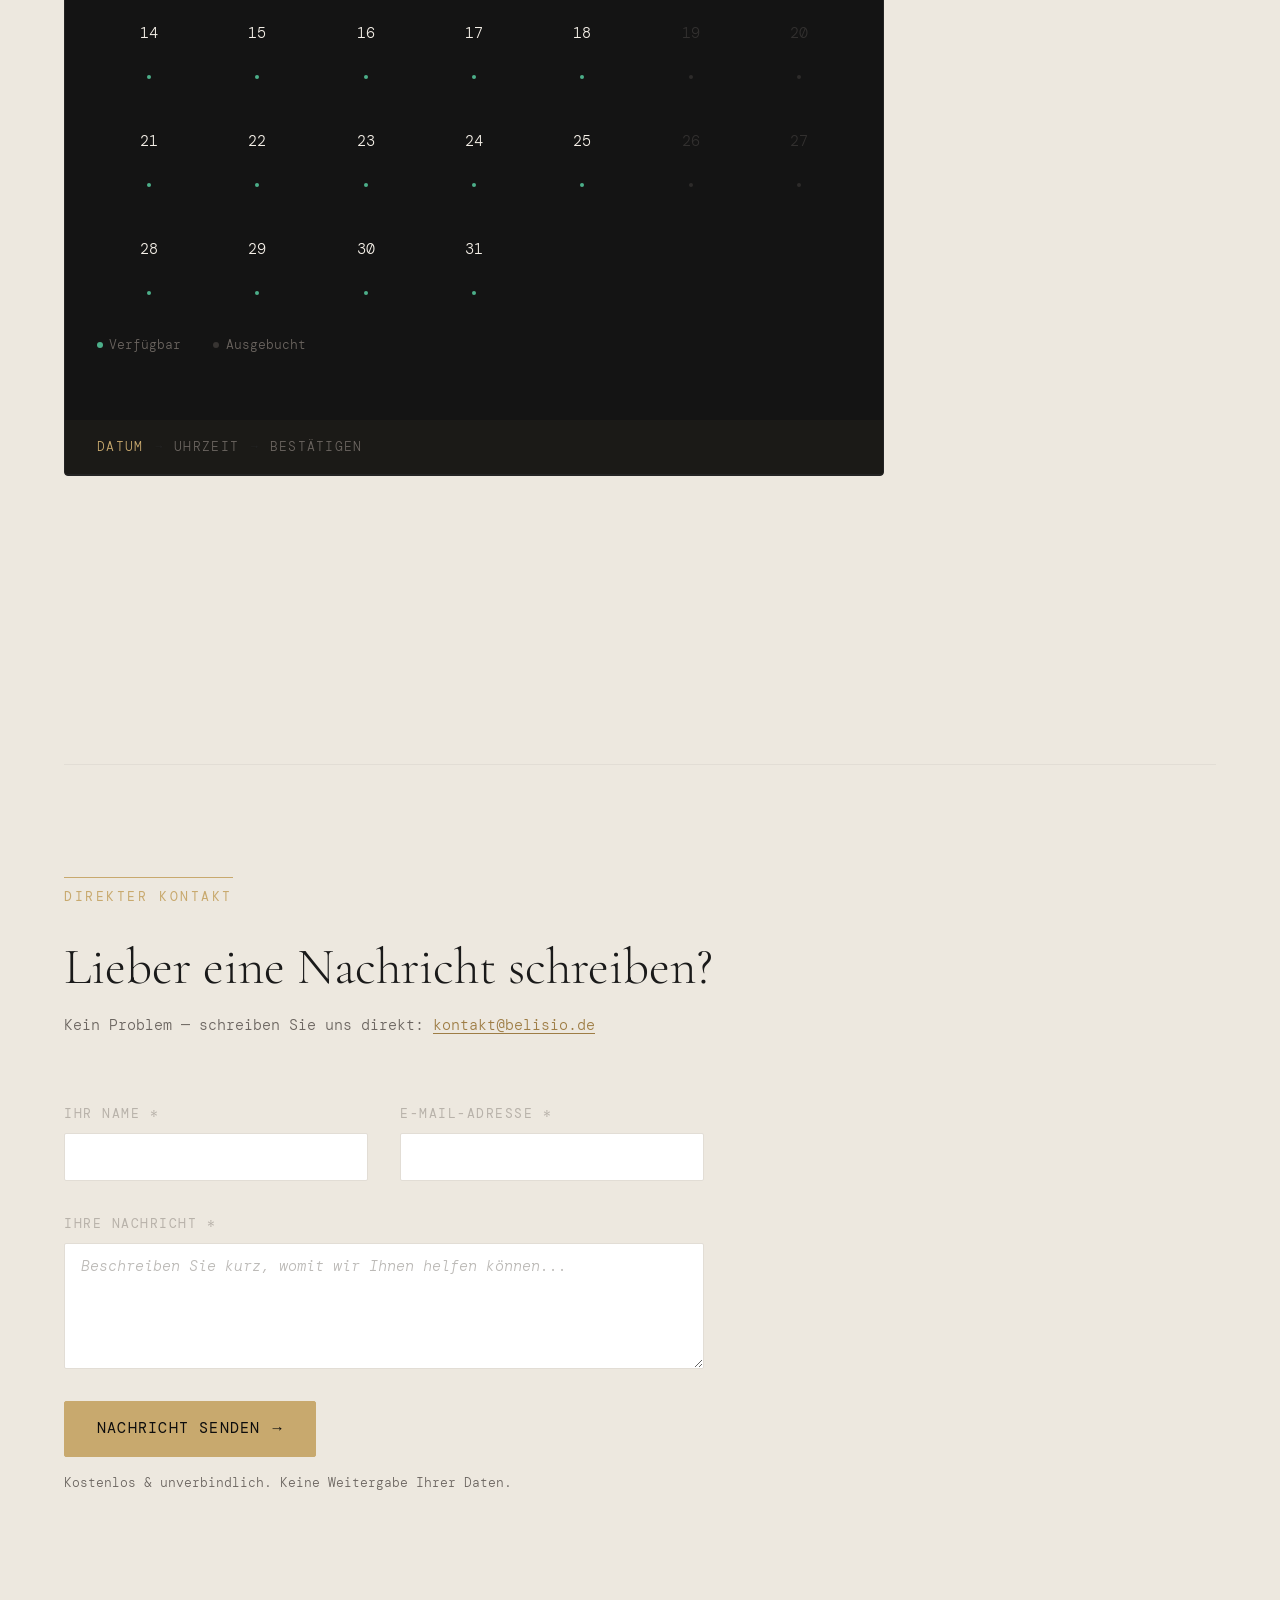
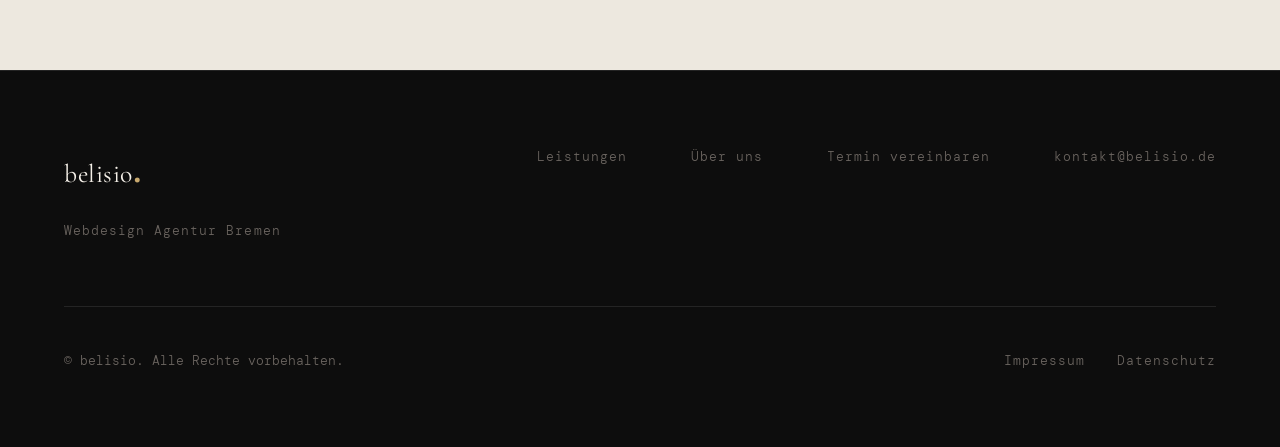
==== commit 5166ea70: "Revert calendar to previous design" ====
--- a/index.html
+++ b/index.html
@@ -435,22 +435,16 @@
 
           <div class="booking-step booking-step--calendar is-active" id="booking-step-1" aria-label="Schritt 1: Datum auswählen">
             <div class="booking-calendar">
-              <div class="booking-calendar__inner">
-                <div class="booking-calendar__header">
-                  <button class="booking-nav-btn" id="cal-prev" aria-label="Vorheriger Monat">‹</button>
-                  <div class="booking-calendar__title">
-                    <span class="booking-calendar__month" id="cal-month" aria-live="polite"></span>
-                    <span class="booking-calendar__sep" aria-hidden="true"></span>
-                    <span class="booking-calendar__subtitle">30 Min. Erstgespräch</span>
-                  </div>
-                  <button class="booking-nav-btn" id="cal-next" aria-label="Nächster Monat">›</button>
-                </div>
-                <div class="booking-calendar__weekdays" aria-hidden="true">
-                  <span>Mo</span><span>Di</span><span>Mi</span>
-                  <span>Do</span><span>Fr</span><span>Sa</span><span>So</span>
-                </div>
-                <div class="booking-calendar__grid" id="cal-grid" role="grid" aria-label="Kalender — wählen Sie einen verfügbaren Tag"></div>
-              </div>
+              <div class="booking-calendar__header">
+                <button class="booking-nav-btn" id="cal-prev" aria-label="Vorheriger Monat">‹</button>
+                <span class="booking-calendar__month" id="cal-month" aria-live="polite"></span>
+                <button class="booking-nav-btn" id="cal-next" aria-label="Nächster Monat">›</button>
+              </div>
+              <div class="booking-calendar__weekdays" aria-hidden="true">
+                <span>Mo</span><span>Di</span><span>Mi</span>
+                <span>Do</span><span>Fr</span><span>Sa</span><span>So</span>
+              </div>
+              <div class="booking-calendar__grid" id="cal-grid" role="grid" aria-label="Kalender — wählen Sie einen verfügbaren Tag"></div>
             </div>
           </div>
 
--- a/style.css
+++ b/style.css
@@ -980,42 +980,12 @@
 .booking-back-btn:hover,
 .booking-back-btn:focus-visible { color: var(--color-accent); }
 
-/* Calendar — Card-Style mit Pill-Tagen */
-.booking-calendar {
-  border: 1px solid rgba(200,169,110,0.18);
-  border-radius: 24px;
-  padding: 10px;
-  background: rgba(255,255,255,0.01);
-  transition: border-color var(--dur-base);
-}
-.booking-calendar:hover {
-  border-color: rgba(200,169,110,0.3);
-}
-.booking-calendar > * + * { margin-top: 0; }
-
-.booking-calendar__inner {
-  border: 1px solid rgba(200,169,110,0.08);
-  border-radius: 18px;
-  padding: 18px 20px 22px;
-  box-shadow: inset 0 1.5px 1.5px rgba(200,169,110,0.07);
-}
-
+/* Calendar */
 .booking-calendar__header {
   display: flex;
   align-items: center;
   justify-content: space-between;
-  gap: 0.75rem;
-  padding: 4px 6px 16px;
-  border-bottom: 1px solid rgba(200,169,110,0.08);
-  margin-bottom: 14px;
-}
-
-.booking-calendar__title {
-  display: inline-flex;
-  align-items: center;
-  gap: 0.6rem;
-  flex-wrap: wrap;
-  justify-content: center;
+  margin-bottom: var(--space-md);
 }
 
 .booking-calendar__month {
@@ -1026,67 +996,47 @@
   letter-spacing: 0.02em;
 }
 
-.booking-calendar__sep {
-  width: 4px;
-  height: 4px;
-  border-radius: 50%;
-  background: var(--color-accent);
-  opacity: 0.6;
-}
-
-.booking-calendar__subtitle {
-  font-family: var(--font-mono);
-  font-size: var(--text-xs);
-  letter-spacing: 0.1em;
-  text-transform: uppercase;
+.booking-nav-btn {
+  font-family: var(--font-mono);
+  font-size: 1.2rem;
   color: var(--color-muted-light);
-}
-
-.booking-nav-btn {
-  font-family: var(--font-mono);
-  font-size: 1rem;
-  color: var(--color-muted-light);
-  min-width: 36px; min-height: 36px;
+  min-width: 44px; min-height: 44px;
   display: inline-flex;
   align-items: center;
   justify-content: center;
-  border-radius: 50%;
+  border-radius: 2px;
   border: 1px solid transparent;
-  background: transparent;
-  transition: color var(--dur-fast), background var(--dur-fast), border-color var(--dur-fast);
+  transition: color var(--dur-fast), border-color var(--dur-fast);
 }
 .booking-nav-btn:hover,
 .booking-nav-btn:focus-visible {
   color: var(--color-accent);
-  background: rgba(200,169,110,0.08);
-  border-color: rgba(200,169,110,0.2);
+  border-color: var(--color-rule-dark);
 }
 
 .booking-calendar__weekdays {
   display: grid;
   grid-template-columns: repeat(7, 1fr);
-  gap: 8px;
-  margin-bottom: 10px;
-  padding: 0 4px;
+  gap: 4px;
+  margin-bottom: 8px;
 }
 .booking-calendar__weekdays span {
   font-family: var(--font-mono);
-  font-size: 10px;
-  letter-spacing: 0.12em;
+  font-size: var(--text-xs);
+  letter-spacing: 0.08em;
   text-transform: uppercase;
   color: var(--color-muted);
   text-align: center;
-  padding: 0.3rem 0;
+  padding: 0.4rem 0;
 }
 
 .booking-calendar__grid {
   display: grid;
   grid-template-columns: repeat(7, 1fr);
-  gap: 8px;
-  padding: 0 4px;
-}
-
-/* Calendar day cells — Pill style */
+  gap: 4px;
+}
+
+/* Calendar day cells */
 .cal-day {
   aspect-ratio: 1;
   display: flex;
@@ -1094,49 +1044,62 @@
   justify-content: center;
   font-family: var(--font-mono);
   font-size: var(--text-sm);
-  font-weight: 400;
-  border-radius: 12px;
-  min-height: 40px;
+  border-radius: 2px;
+  min-height: 44px;
   position: relative;
-  transition: background var(--dur-fast), color var(--dur-fast), border-color var(--dur-fast), transform var(--dur-fast);
+  transition: background var(--dur-fast), color var(--dur-fast), border-color var(--dur-fast);
   border: 1px solid transparent;
   cursor: default;
   color: var(--color-muted);
-  background: transparent;
-}
-
-.cal-day--empty { background: transparent; border: none; }
+}
+
+.cal-day--empty { /* placeholder */ }
 
 .cal-day--past {
-  color: rgba(107,101,96,0.25);
+  color: rgba(107,101,96,0.3);
 }
 
 .cal-day--unavailable {
-  color: rgba(107,101,96,0.3);
+  color: rgba(107,101,96,0.35);
+}
+.cal-day--unavailable::after {
+  content: '';
+  position: absolute;
+  bottom: 6px; left: 50%; transform: translateX(-50%);
+  width: 4px; height: 4px;
+  border-radius: 50%;
+  background: rgba(107,101,96,0.3);
 }
 
 .cal-day--available {
   color: var(--color-paper);
   cursor: pointer;
-  background: rgba(200,169,110,0.05);
+}
+.cal-day--available::after {
+  content: '';
+  position: absolute;
+  bottom: 6px; left: 50%; transform: translateX(-50%);
+  width: 4px; height: 4px;
+  border-radius: 50%;
+  background: var(--color-success);
 }
 .cal-day--available:hover,
 .cal-day--available:focus-visible {
-  background: rgba(200,169,110,0.18);
+  background: var(--color-accent-glow);
+  border-color: var(--color-accent);
   color: var(--color-accent);
-  transform: translateY(-1px);
 }
 
 .cal-day--selected {
   background: var(--color-accent) !important;
   color: var(--color-void) !important;
   border-color: var(--color-accent) !important;
-  font-weight: 500;
-  transform: none !important;
-}
+  font-weight: 400;
+}
+.cal-day--selected::after { display: none; }
 
 .cal-day--today {
-  border-color: rgba(200,169,110,0.4);
+  border-color: var(--color-rule-dark);
 }
 
 /* Calendar legend */
@@ -1440,14 +1403,9 @@
   .booking-step { padding: var(--space-md) var(--space-sm); }
   .booking-form__grid { grid-template-columns: 1fr; }
   .contact-form__grid { grid-template-columns: 1fr; }
-  .booking-calendar { padding: 6px; border-radius: 18px; }
-  .booking-calendar__inner { padding: 14px 12px 16px; border-radius: 14px; }
-  .booking-calendar__grid { gap: 4px; padding: 0; }
-  .booking-calendar__weekdays { gap: 4px; padding: 0; }
-  .booking-calendar__header { padding: 4px 4px 12px; margin-bottom: 10px; }
-  .booking-calendar__title { gap: 0.4rem; }
-  .booking-calendar__month { font-size: var(--text-lg); }
-  .cal-day { min-height: 36px; font-size: var(--text-xs); border-radius: 10px; }
+  .booking-calendar__grid { gap: 2px; }
+  .booking-calendar__weekdays { gap: 2px; }
+  .cal-day { min-height: 40px; font-size: var(--text-xs); }
 
   /* Contact */
   .contact-form { max-width: 100%; }
